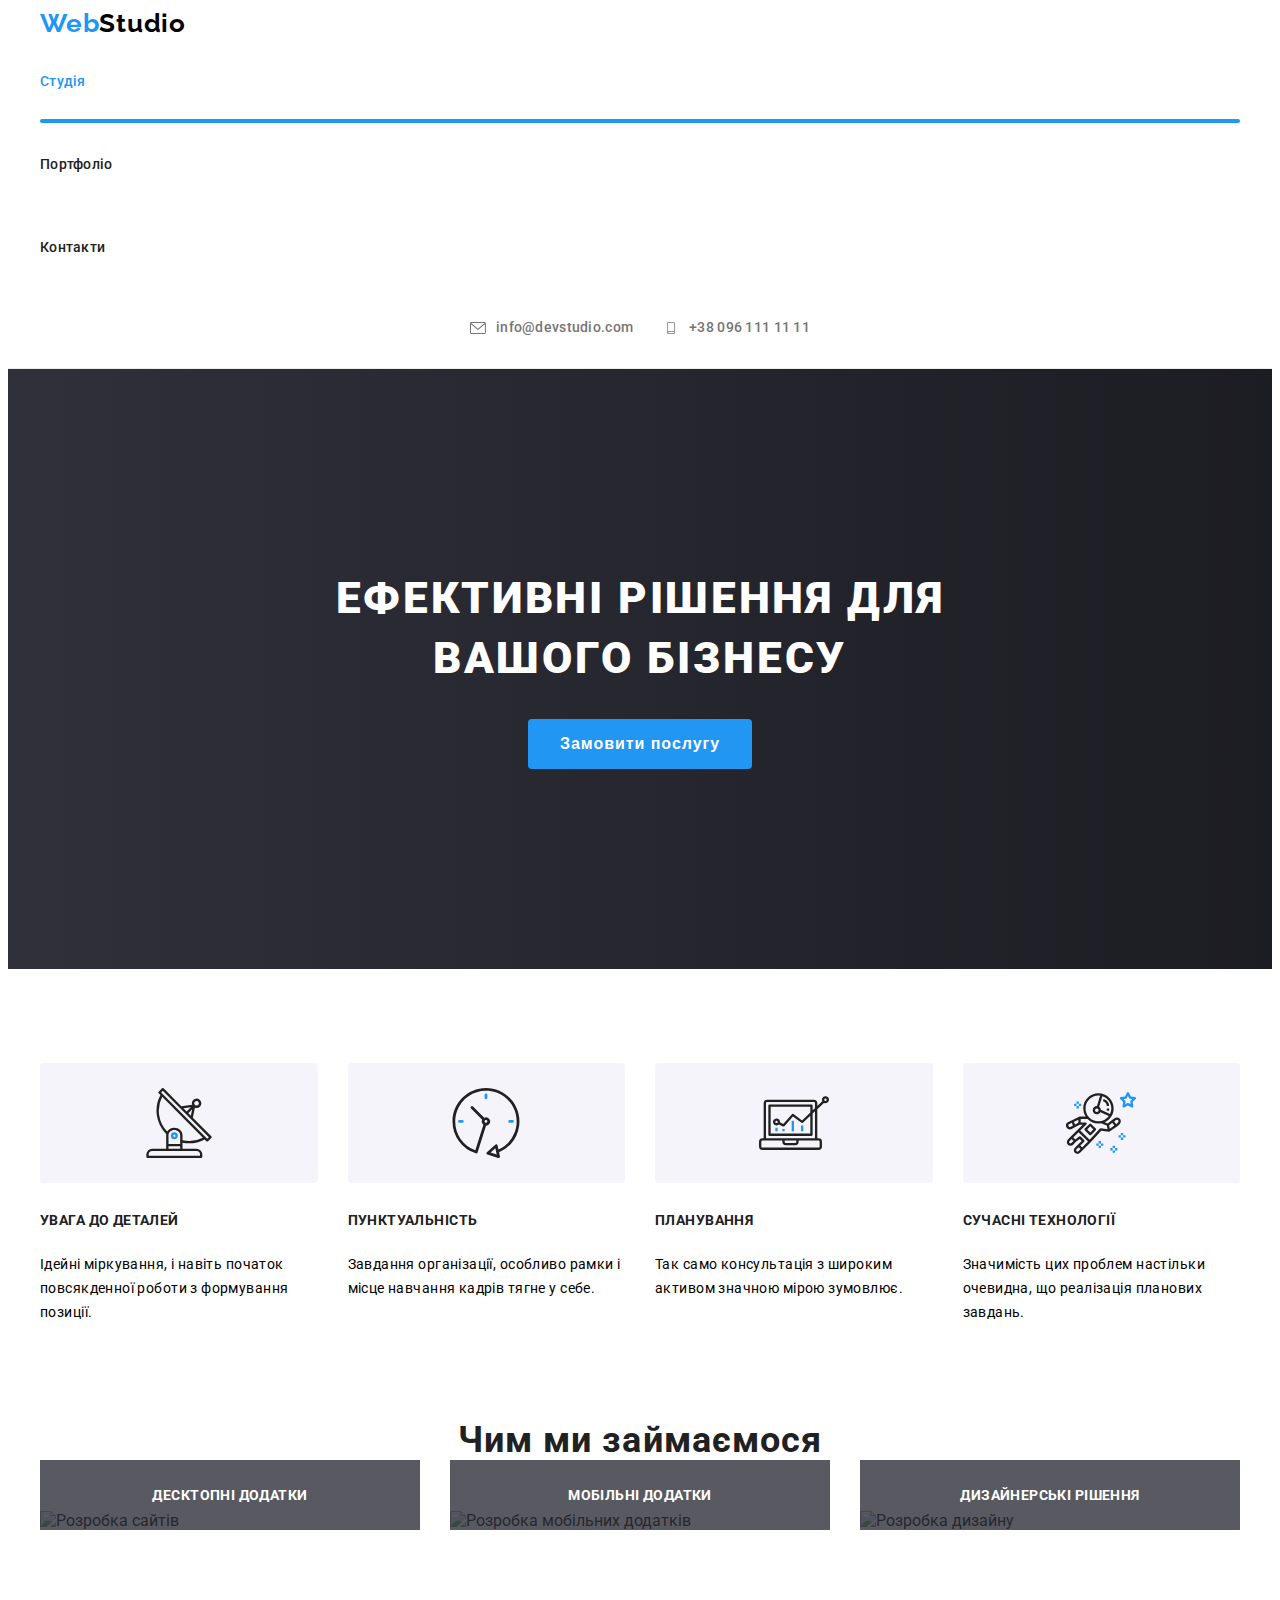
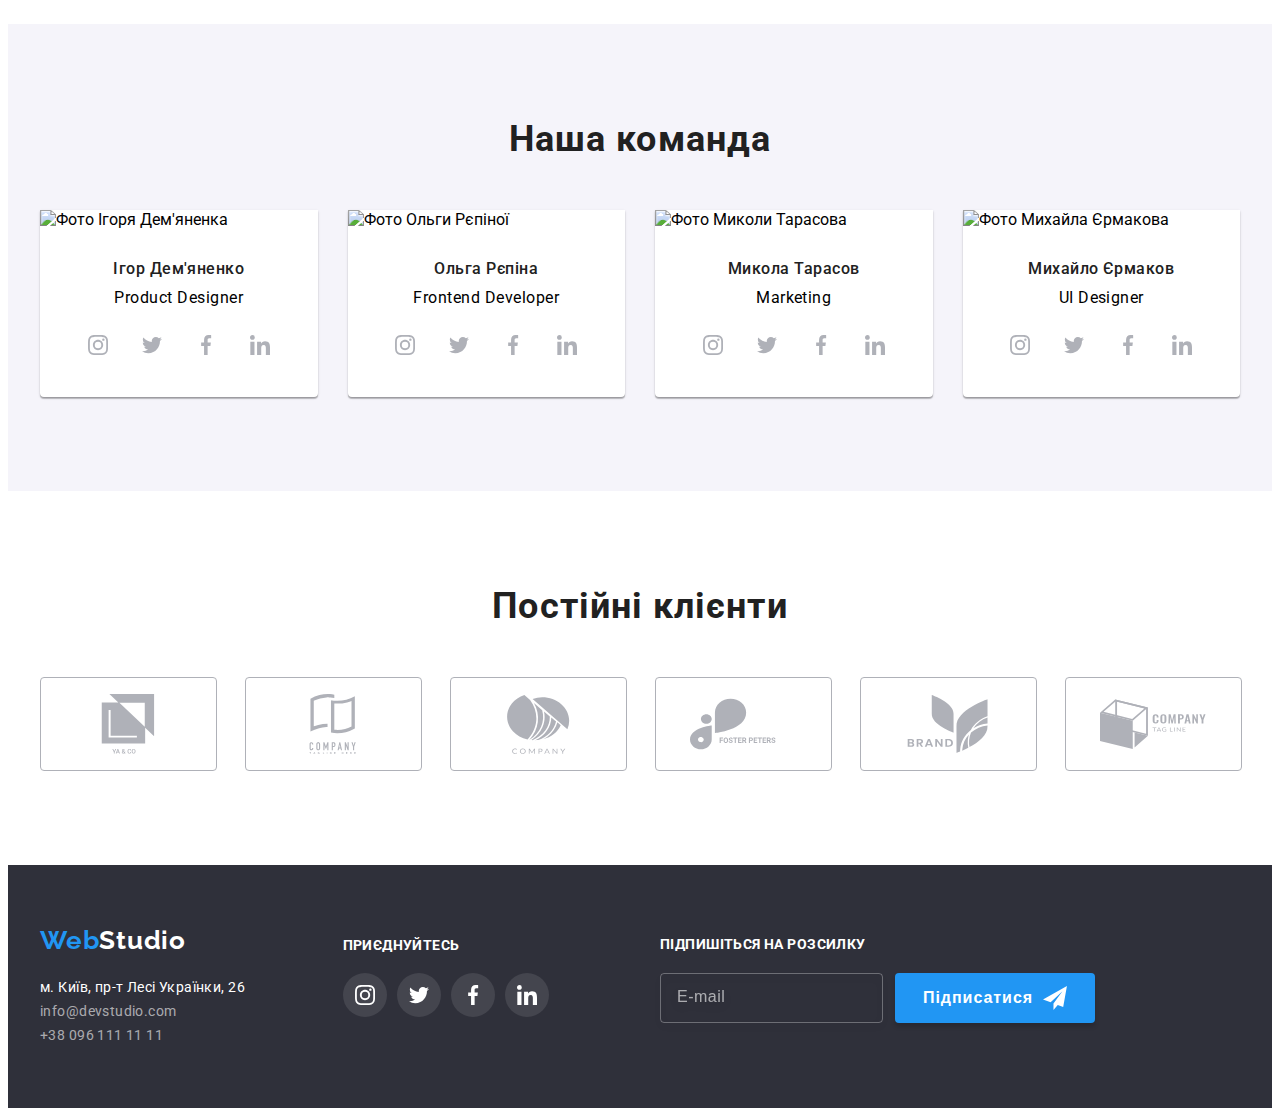
==== index.html @ c352722c "first-iteration" ====
<!DOCTYPE html>
<html lang="uk">
  <head>
    <meta charset="UTF-8" />
    <meta http-equiv="X-UA-Compatible" content="IE=edge" />
    <meta name="viewport" content="width=device-width, initial-scale=1.0" />
    <title>Студія</title>
    <link rel="preconnect" href="https://fonts.googleapis.com" />
    <link rel="preconnect" href="https://fonts.gstatic.com" crossorigin />
    <link
      href="https://fonts.googleapis.com/css2?family=Raleway:wght@700&family=Roboto:wght@400;500;700;900&display=swap"
      rel="stylesheet"
    />
    <link
      rel="stylesheet"
      href="https://cdnjs.cloudflare.com/ajax/libs/modern-normalize/1.1.0/modern-normalize.min.css"
      integrity="sha512-wpPYUAdjBVSE4KJnH1VR1HeZfpl1ub8YT/NKx4PuQ5NmX2tKuGu6U/JRp5y+Y8XG2tV+wKQpNHVUX03MfMFn9Q=="
      crossorigin="anonymous"
      referrerpolicy="no-referrer"
    />
    <!-- <link rel="stylesheet" href="./css/styles.css" /> -->
    <link rel="stylesheet" href="./css/main.min.css" />
  </head>
  <body>
    <header class="header">
      <div class="header__container container">
        <a href="./index.html" class="logo"
          ><span class="first-logo-part">Web</span>Studio</a
        >
        <nav class="navigation">
          <ul class="navigation__list list">
            <li class="navigation__item active">
              <a href="./index.html">Студія</a>
            </li>
            <li class="navigation__item">
              <a href="./portfolio.html">Портфоліо</a>
            </li>
            <li class="navigation__item"><a href="">Контакти</a></li>
          </ul>
        </nav>
        <div class="header__contacts-conteiner">
          <a href="mailto:info@devstudio.com">
            <svg>
              <use href="./images/icons.svg#icon-envelope"></use>
            </svg>
            info@devstudio.com</a
          >
          <a href="tel:+380961111111">
            <svg>
              <use href="./images/icons.svg#icon-smartphone"></use>
            </svg>
            +38 096 111 11 11</a
          >
        </div>
      </div>
    </header>
    <main>
      <section class="hero">
        <div class="hero__container container">
          <h1 class="hero__title">Ефективні рішення для вашого бізнесу</h1>
          <button type="button" class="hero__btn" data-modal-open>
            Замовити послугу
          </button>
        </div>
      </section>
      <div class="backdrop is-hidden" data-modal>
        <div class="modal-window">
          <button class="close-btn" data-modal-close>
            <svg><use href="./images/icons.svg#icon-close-black"></use></svg>
          </button>
          <p class="modal-window-title">Залиште свої дані, ми вам передзвонимо</p>
          <form class="form">
            <label class="form__client-info-block"
              ><span class="form__label">Ім'я</span>

              <input type="text" required />
              <svg class="form__icon">
                <use href="./images/icons.svg#icon-person-black-1"></use></svg
            ></label>
            <label class="form__client-info-block"
              ><span class="form__label">Телефон</span>

              <input type="tel" required />
              <svg class="form__icon">
                <use href="./images/icons.svg#icon-phone-black"></use></svg
            ></label>
            <label class="form__client-info-block"
              ><span class="form__label">Пошта</span>

              <input type="email" required />
              <svg class="form__icon">
                <use href="./images/icons.svg#icon-email-black"></use></svg
            ></label>
            <label class="form__label"
              >Коментар<textarea
                name="coment"
                rows="5"
                placeholder="Введіть текст"
                class="form__coment"
              ></textarea>
            </label>
            <label class="form__checkbox-text"
              ><input type="checkbox" required /><svg>
                <use href="./images/icons.svg#icon-check-1"></use></svg
              >Погоджуюся з розсилкою та приймаю
              <a href="#" class="form__conditions">Умови договору</a></label
            >
            <button type="submit">Відправити</button>
          </form>
        </div>
      </div>
      <section class="benefits">
        <div class="benefits__container container">
          <h2 class="benefits__hidden-title">Наші переваги</h2>
          <ul class="benefits__list list">
            <li class="benefits__item item">
              <div class="benefits__icon-container">
                <svg class="benefits__icon">
                  <use href="./images/icons.svg#icon-antenna"></use>
                </svg>
              </div>
              <h3 class="benefits__sub-title">УВАГА ДО ДЕТАЛЕЙ</h3>
              <p class="benefits__descriptions">
                Ідейні міркування, і навіть початок повсякденної роботи з
                формування позиції.
              </p>
            </li>
            <li class="benefits__item item">
              <div class="benefits__icon-container">
                <svg class="benefits__icon">
                  <use href="./images/icons.svg#icon-clock"></use>
                </svg>
              </div>
              <h3 class="benefits__sub-title">ПУНКТУАЛЬНІСТЬ</h3>
              <p class="benefits__descriptions">
                Завдання організації, особливо рамки і місце навчання кадрів
                тягне у себе.
              </p>
            </li>
            <li class="benefits__item item">
              <div class="benefits__icon-container">
                <svg class="benefits__icon">
                  <use href="./images/icons.svg#icon-diagram"></use>
                </svg>
              </div>
              <h3 class="benefits__sub-title">ПЛАНУВАННЯ</h3>
              <p class="benefits__descriptions">
                Так само консультація з широким активом значною мірою зумовлює.
              </p>
            </li>
            <li class="benefits__item item">
              <div class="benefits__icon-container">
                <svg class="benefits__icon">
                  <use href="./images/icons.svg#icon-astronaut"></use>
                </svg>
              </div>
              <h3 class="benefits__sub-title">СУЧАСНІ ТЕХНОЛОГІЇ</h3>
              <p class="benefits__descriptions">
                Значимість цих проблем настільки очевидна, що реалізація
                планових завдань.
              </p>
            </li>
          </ul>
        </div>
      </section>
      <section class="engagement">
        <div class="engagement__container container">
          <h2 class="engagement__title">Чим ми займаємося</h2>
          <ul class="engagement__list list">
            <li class="engagement__item item">
              <div class="engagment__item-container">
                <img
                  src="./images/our_engagement_1.jpeg"
                  alt="Розробка сайтів"
                  width="370"
                />
                <h3 class="engagement__text">Десктопні додатки</h3>
              </div>
            </li>
            <li class="engagement__item item">
              <div class="engagment__item-container">
                <img
                  src="./images/our_engagement_2.jpeg"
                  alt="Розробка мобільних додатків"
                  width="370"
                />
                <h3 class="engagement__text">Мобільні додатки</h3>
              </div>
            </li>
            <li class="engagement__item item">
              <div class="engagment__item-container">
                <img
                  src="./images/our_engagement_3.jpeg"
                  alt="Розробка дизайну"
                  width="370"
                />
                <h3 class="engagement__text">Дизайнерські рішення</h3>
              </div>
            </li>
          </ul>
        </div>
      </section>
      <section class="team">
        <div class="team__container container">
          <h2 class="team__title">Наша команда</h2>
          <ul class="team__list list">
            <li class="team__item item">
              <img
                src="./images/photo-demianenko.jpeg"
                alt="Фото Ігоря Дем'яненка"
                width="270"
              />
              <div class="team__members-container">
                <h3 class="team__member-name">Ігор Дем'яненко</h3>
                <p lang="en" class="team__member">Product Designer</p>
              </div>
              <ul class="links-list list">
                <li>
                  <a href="#" class="links-list__links">
                    <svg class="links-list__icon">
                      <use href="./images/icons.svg#icon-instagram"></use>
                    </svg>
                  </a>
                </li>
                <li>
                  <a href="#" class="links-list__links"
                    ><svg class="links-list__icon">
                      <use href="./images/icons.svg#icon-twitter"></use>
                    </svg>
                  </a>
                </li>
                <li>
                  <a href="#" class="links-list__links"
                    ><svg class="links-list__icon">
                      <use href="./images/icons.svg#icon-facebook"></use></svg
                  ></a>
                </li>
                <li>
                  <a href="#" class="links-list__links"
                    ><svg class="links-list__icon">
                      <use href="./images/icons.svg#icon-linkedin"></use></svg
                  ></a>
                </li>
              </ul>
            </li>
            <li class="team__item item">
              <img
                src="./images/photo-repina.jpeg"
                alt="Фото Ольги Рєпіної"
                width="270"
              />
              <div class="team__members-container">
                <h3 class="team__member-name">Ольга Рєпіна</h3>
                <p lang="en" class="team__member">Frontend Developer</p>
              </div>
              <ul class="links-list list">
                <li>
                  <a href="#" class="links-list__links">
                    <svg class="links-list__icon">
                      <use href="./images/icons.svg#icon-instagram"></use>
                    </svg>
                  </a>
                </li>
                <li>
                  <a href="#" class="links-list__links"
                    ><svg class="links-list__icon">
                      <use href="./images/icons.svg#icon-twitter"></use>
                    </svg>
                  </a>
                </li>
                <li>
                  <a href="#" class="links-list__links"
                    ><svg class="links-list__icon">
                      <use href="./images/icons.svg#icon-facebook"></use></svg
                  ></a>
                </li>
                <li>
                  <a href="#" class="links-list__links"
                    ><svg class="links-list__icon">
                      <use href="./images/icons.svg#icon-linkedin"></use></svg
                  ></a>
                </li>
              </ul>
            </li>
            <li class="team__item item">
              <img
                src="./images/photo-tarasov.jpeg"
                alt="Фото Миколи Тарасова"
                width="270"
              />
              <div class="team__members-container">
                <h3 class="team__member-name">Микола Тарасов</h3>
                <p lang="en" class="team__member">Marketing</p>
              </div>
              <ul class="links-list list">
                <li>
                  <a href="#" class="links-list__links">
                    <svg class="links-list__icon">
                      <use href="./images/icons.svg#icon-instagram"></use>
                    </svg>
                  </a>
                </li>
                <li>
                  <a href="#" class="links-list__links"
                    ><svg class="links-list__icon">
                      <use href="./images/icons.svg#icon-twitter"></use>
                    </svg>
                  </a>
                </li>
                <li>
                  <a href="#" class="links-list__links"
                    ><svg class="links-list__icon">
                      <use href="./images/icons.svg#icon-facebook"></use></svg
                  ></a>
                </li>
                <li>
                  <a href="#" class="links-list__links"
                    ><svg class="links-list__icon">
                      <use href="./images/icons.svg#icon-linkedin"></use></svg
                  ></a>
                </li>
              </ul>
            </li>
            <li class="team__item item">
              <img
                src="./images/photo-yermakov.jpeg"
                alt="Фото Михайла Єрмакова"
                width="270"
              />
              <div class="team__members-container">
                <h3 class="team__member-name">Михайло Єрмаков</h3>
                <p lang="en" class="team__member">UI Designer</p>
              </div>
              <ul class="links-list list">
                <li>
                  <a href="#" class="links-list__links">
                    <svg class="links-list__icon">
                      <use href="./images/icons.svg#icon-instagram"></use>
                    </svg>
                  </a>
                </li>
                <li>
                  <a href="#" class="links-list__links"
                    ><svg class="links-list__icon">
                      <use href="./images/icons.svg#icon-twitter"></use>
                    </svg>
                  </a>
                </li>
                <li>
                  <a href="#" class="links-list__links"
                    ><svg class="links-list__icon">
                      <use href="./images/icons.svg#icon-facebook"></use></svg
                  ></a>
                </li>
                <li>
                  <a href="#" class="links-list__links"
                    ><svg class="links-list__icon">
                      <use href="./images/icons.svg#icon-linkedin"></use></svg
                  ></a>
                </li>
              </ul>
            </li>
          </ul>
        </div>
      </section>
      <section class="pictures-list">
        <div class="pictures-list__container container">
          <h2 class="pictures-list__title">Постійні клієнти</h2>
          <ul class="pictures-list__list list">
            <li class="pictures-list__items">
              <a href="" class="pictures-list__link">
                <svg class="pictures-list__logo">
                  <use href="./images/icons.svg#icon-group-client-1"></use>
                </svg>
              </a>
            </li>
            <li class="pictures-list__items">
              <a href="#" class="pictures-list__link">
                <svg class="pictures-list__logo">
                  <use href="./images/icons.svg#icon-group-client-2"></use>
                </svg>
              </a>
            </li>
            <li class="pictures-list__items">
              <a href="" class="pictures-list__link">
                <svg class="pictures-list__logo">
                  <use href="./images/icons.svg#icon-group-client-3"></use>
                </svg>
              </a>
            </li>
            <li class="pictures-list__items">
              <a href="" class="pictures-list__link">
                <svg class="pictures-list__logo">
                  <use href="./images/icons.svg#icon-group-client-4"></use>
                </svg>
              </a>
            </li>
            <li class="pictures-list__items">
              <a href="" class="pictures-list__link">
                <svg class="pictures-list__logo">
                  <use href="./images/icons.svg#icon-group-client-5"></use>
                </svg>
              </a>
            </li>
            <li class="pictures-list__items">
              <a href="" class="pictures-list__link">
                <svg class="pictures-list__logo">
                  <use href="./images/icons.svg#icon-group-client-6"></use>
                </svg>
              </a>
            </li>
          </ul>
        </div>
      </section>
    </main>
    <footer class="footer">
      <div class="footer__main-container container">
        <div class="footer__container">
          <div class="footer__logo-container">
            <a href="./index.html" class="logo footer__logo"
              ><span class="first-logo-part">Web</span>Studio</a
            >
          </div>
          <div class="footer__address-container">
            <address>
              <ul class="footer-address list">
                <li class="footer-address__item">
                  <a
                    href="https://goo.gl/maps/2sGrw6UL9zUKpocN6"
                    target="_blank"
                    rel="noreferrer noopener nofollower"
                    class="footer__contacts footer-adress__white-text"
                    >м. Київ, пр-т Лесі Українки, 26</a
                  >
                </li>
                <li class="footer-address__item">
                  <a href="mailto:info@devstudio.com" class="footer__contacts"
                    >info@devstudio.com</a
                  >
                </li>
                <li class="footer-address__item">
                  <a href="tel:+380961111111" class="footer__contacts"
                    >+38 096 111 11 11</a
                  >
                </li>
              </ul>
            </address>
          </div>
        </div>
        <div class="footer__social-links-container">
          <h2 class="footer__title">приєднуйтесь</h2>
          <ul class="footer__social-links-list list">
            <li>
              <a href="#" class="footer__social-links">
                <svg class="footer__social-links__icon">
                  <use href="./images/icons.svg#icon-instagram"></use>
                </svg>
              </a>
            </li>
            <li>
              <a href="#" class="footer__social-links"
                ><svg class="footer__social-links__icon">
                  <use href="./images/icons.svg#icon-twitter"></use>
                </svg>
              </a>
            </li>
            <li>
              <a href="#" class="footer__social-links"
                ><svg class="footer__social-links__icon">
                  <use href="./images/icons.svg#icon-facebook"></use></svg
              ></a>
            </li>
            <li>
              <a href="#" class="footer__social-links"
                ><svg class="footer__social-links__icon">
                  <use href="./images/icons.svg#icon-linkedin"></use></svg
              ></a>
            </li>
          </ul>
        </div>
        <form name="signup-form" class="sign-up-form">
          <label class="sign-up-form__label">
            <span class="sign-up-form__header">Підпишіться на розсилку</span>
            <input type="email" name="email" placeholder="E-mail" />
          </label>
          <button type="submit" class="sign-up-form__btn">
            Підписатися
            <svg class="sign-up-form__icon-send">
              <use href="./images/icons.svg#icon-send"></use>
            </svg>
          </button>
        </form>
      </div>
    </footer>
    <script src="./js/modal.js"></script>
  </body>
</html>
---- css/styles.css ----
:root {
  --main-text-color: #757575;
  --main-h-color: #212121;
  --action-color: #2196f3;
}
body {
  font-family: Roboto, sans-serif;
  color: var(--main-text-color);
}
.list {
  list-style-type: none;
}
.container {
  width: 1200px;
  padding: 0px 15px;
  margin: 0 auto;
}
h1,
h2,
h3,
h4,
h5,
h6,
p,
ul,
a {
  margin: 0;
  padding: 0;
}
form textarea:focus,
form input:focus {
  outline: none;
}
/* ---------HEADER---------- */
.header {
  border-bottom: solid 1px #ececec;
}
.header-container {
  display: flex;
  align-items: center;
}
.logo {
  font-family: "Raleway";
  font-style: normal;
  font-weight: 700;
  font-size: 26px;
  line-height: 1.19;
  letter-spacing: 0.03em;
  text-decoration: none;
  color: #000;
  margin-right: 93px;
}
.first-logo-part {
  color: #2196f3;
}
.navigation-list {
  display: flex;
}
.navigation-item > a {
  text-decoration: none;
  font-family: inherit;
  font-weight: 500;
  font-size: 14px;
  line-height: 16px;
  letter-spacing: 0.02em;
  color: var(--main-h-color);
  transition: color 250ms cubic-bezier(0.4, 0, 0.2, 1);
}
.navigation-item {
  position: relative;
}
.navigation-item.active::after,
.navigation-item > a:active::after {
  content: "";
  width: 100%;
  height: 4px;
  position: absolute;
  bottom: -1px;
  left: 0;
  background-color: var(--action-color);
  border-radius: 2px;
}
.navigation-item > a:focus,
.navigation-item > a:hover,
.navigation-item > a:active,
.navigation-item.active > a {
  color: var(--action-color);
}
.navigation-item {
  padding: 32px 0;
}
.navigation-item:not(:last-child) {
  margin-right: 50px;
}
.header-contacts-conteiner {
  display: flex;
  justify-content: center;
  align-items: center;
  margin-left: auto;
  padding-top: 32px;
  padding-bottom: 32px;
}
.header-contacts-conteiner a:not(:last-child) {
  margin-right: 30px;
}
.header-contacts-conteiner > a {
  display: flex;

  justify-content: center;
  align-items: center;
  text-decoration: none;
  font-weight: 500;
  font-size: 14px;
  line-height: 1.14;
  letter-spacing: 0.02em;
  font-family: inherit;
  color: var(--main-text-color);
  transition: color 250ms cubic-bezier(0.4, 0, 0.2, 1);
}
.header-contacts-conteiner > a:focus,
.header-contacts-conteiner > a:hover {
  color: var(--action-color);
}

.header-contacts-conteiner a svg {
  width: 16px;
  height: 12px;
  margin-right: 10px;
  fill: rgba(117, 117, 117, 1);
}
.header-contacts-conteiner a:hover svg,
.header-contacts-conteiner a:focus svg {
  fill: var(--action-color);
  transition: fill 250ms cubic-bezier(0.4, 0, 0.2, 1);
}
/* ---------HERO---------- */
.hero {
  background-color: #2f303a;
  background-image: linear-gradient(
      to right,
      rgba(47, 48, 58, 0.4),
      rgba(0, 0, 0, 0.4)
    ),
    url(../images/background-img.jpeg);
  background-repeat: no-repeat;
  background-size: cover;
  max-width: 1600px;
  min-height: 600px;
  margin: 0 auto;
  background-position: center;
}

.hero-container {
  display: flex;
  flex-wrap: wrap;
  justify-content: center;
  max-width: 696px;
}
.hero-title {
  font-style: normal;
  font-weight: 900;
  font-size: 44px;
  line-height: 1.36;
  text-align: center;
  letter-spacing: 0.06em;
  text-transform: uppercase;
  color: #ffffff;
  margin-bottom: 30px;
  margin-top: 200px;
}
.hero-btn {
  background-color: var(--action-color);
  font-style: normal;
  font-weight: 700;
  font-size: 16px;
  line-height: 1.88;
  display: flex;
  align-items: center;
  text-align: center;
  letter-spacing: 0.06em;
  cursor: pointer;
  color: #ffffff;
  border-radius: 4px;
  border: none;
  margin-bottom: 200px;
  padding: 10px 32px;
}
/* ---------OUR-BENEFITS---------- */
.benefits {
  padding: 94px 15px;
}
.benefits-list {
  display: flex;
  flex-wrap: wrap;
  align-content: flex-start;
}
.benefits-item {
  width: calc((100% - 90px) / 4);
}
.benefits-hidden-title,
.portfolio--hidden-title {
  position: absolute;
  width: 1px;
  height: 1px;
  margin: -1px;
  border: 0;
  padding: 0;

  white-space: nowrap;
  clip-path: inset(100%);
  clip: rect(0 0 0 0);
  overflow: hidden;
}
.icon-container {
  display: flex;
  justify-content: center;
  align-items: center;
  min-height: 120px;
  text-align: center;
  margin-bottom: 30px;
  background-color: #f5f4fa;
  border-radius: 4px;
}
.benefits-icon {
  width: 70px;
  height: 70px;
}
.benefits-sub-title {
  font-size: 14px;
  line-height: 1.14;
  letter-spacing: 0.03em;
  text-transform: uppercase;
  color: var(--main-h-color);
  margin-bottom: 24px;
}
.benefits-descriptions {
  font-weight: 400;
  font-size: 14px;
  line-height: 1.71;
  letter-spacing: 0.03em;
}
.benefits-list .benefits-item:not(:last-child) {
  margin-right: 30px;
}
/* ---------OUR-ENGAGEMENTS---------- */
.engagement {
  padding-bottom: 94px;
}
.engagement-title {
  font-size: 36px;
  line-height: 1.17;
  text-align: center;
  letter-spacing: 0.03em;
  color: var(--main-h-color);
  width: 100%;
  margin-bottom: 50px;
}
.engagement-list {
  display: flex;
}
.engagement-item {
  width: calc((100% - 60px) / 3);
}
.engagement-list .engagement-item:not(:last-child) {
  margin-right: 30px;
}
.engagment-item-container {
  position: relative;
}
.engagment-item-container > img {
  display: block;
}
.engagement-text {
  font-size: 14px;
  line-height: 16px;
  text-align: center;
  letter-spacing: 0.03em;
  text-transform: uppercase;
  color: rgba(255, 255, 255, 1);
  width: 100%;
  padding-top: 27px;
  padding-bottom: 27px;
  background: rgba(47, 48, 58, 0.8);
  position: absolute;
  bottom: 0px;
}
/* ---------OUR-TEAM---------- */
.team {
  padding-top: 94px;
  padding-bottom: 94px;
  background-color: #f5f4fa;
}
.team-title {
  font-size: 36px;
  line-height: 1.17;
  text-align: center;
  letter-spacing: 0.03em;
  color: var(--main-h-color);
  width: 100%;
  margin-bottom: 50px;
}
.team-list {
  display: flex;
}
.team-item {
  width: calc((100% - 90px) / 4);
  box-shadow: 0px 1px 3px rgba(0, 0, 0, 0.12), 0px 1px 1px rgba(0, 0, 0, 0.14),
    0px 2px 1px rgba(0, 0, 0, 0.2);
  border-radius: 0px 0px 4px 4px;
  background-color: #ffffff;
}
.team-item > img {
  display: block;
}
.team-members-container {
  padding-top: 30px;
  padding-bottom: 16px;
}
.team-member-name {
  font-weight: 500;
  font-size: 16px;
  line-height: 1.19;
  text-align: center;
  letter-spacing: 0.03em;
  color: var(--main-h-color);
  margin-bottom: 10px;
}
.team-member {
  font-size: 16px;
  line-height: 1.19;
  text-align: center;
  letter-spacing: 0.03em;
  /* margin-bottom: 30px; */
}
.team-list .team-item:not(:last-child) {
  margin-right: 30px;
}
.team-links-list {
  display: flex;
  justify-content: center;
  align-items: center;
  padding-left: 32px;
  padding-right: 32px;
  padding-bottom: 30px;
}

.team-links-list li:not(:last-child) a {
  margin-right: 10px;
}
.team-links {
  display: flex;
  justify-content: center;
  align-items: center;
  border-radius: 50%;
  width: 44px;
  height: 44px;
  transition: background-color 250ms cubic-bezier(0.4, 0, 0.2, 1);
}
.team-links-icon {
  display: inline-block;
  width: 20px;
  height: 20px;
  fill: rgba(175, 177, 184, 1);
  transition: fill 250ms cubic-bezier(0.4, 0, 0.2, 1);
}
.team-links:hover,
.team-links:focus {
  background-color: var(--action-color);
}
.team-links:hover .team-links-icon,
.team-links:focus .team-links-icon {
  fill: #ffffff;
}
/* ---------PARTNERS---------- */
.partners {
  background-color: #fff;
  padding-top: 94px;
  padding-bottom: 94px;
}
.partners-container {
  max-width: 1200px;
}
.partners-title {
  font-size: 36px;
  line-height: 42px;
  text-align: center;
  letter-spacing: 0.03em;
  color: var(--main-h-color);
  margin-bottom: 50px;
}
.partners-container .partners-list {
  display: flex;
  justify-content: space-between;
  align-items: center;
}
.partners-items {
  /* padding: 16px 32px; */
  width: calc((100% - 150px) / 6);
}
.partners-items:not(:last-child) {
  margin-right: 30px;
}
.partners-items .partners-link {
  display: flex;
  justify-content: center;
  align-items: center;
  width: 100%;
  height: 92px;
  /* padding: 16px 32px; */
  border: 1px solid #afb1b8;
  border-radius: 4px;
  cursor: pointer;
  transition: border-color 250ms cubic-bezier(0.4, 0, 0.2, 1);
}
.partners-logo {
  width: 106px;
  height: 60px;
  fill: rgba(175, 177, 184, 1);
  transition: fill 250ms cubic-bezier(0.4, 0, 0.2, 1);
}
.partners-link:hover,
.partners-link:focus {
  border-color: var(--action-color);
}
.partners-link:hover .partners-logo,
.partners-link:focus .partners-logo {
  fill: var(--action-color);
}
/* ---------FOOTER---------- */
.footer {
  background-color: #2f303a;
  border: solid 0px transparent;
  padding-top: 60px;
  padding-bottom: 60px;
}
.footer-main-container {
  display: flex;
}
.footer-container {
  display: flex;
  flex-wrap: wrap;
  width: 25%;
}
.footer-logo {
  color: #ffffff;
}
.f-logo {
  width: 100%;
}
.footer-address-container {
  padding-top: 20px;
  margin-right: 70px;
}
.footer-contacts {
  text-decoration: none;
  font-family: inherit;
  font-style: normal;
  font-size: 14px;
  line-height: 1.71;
  letter-spacing: 0.03em;
  color: rgba(255, 255, 255, 0.6);
}
.footer-adress {
  color: #ffffff;
}
.footer-list .footer-address-item:not(:last-child) {
  margin-bottom: 9px;
}
.social-links-container {
  padding: 0 20px;
  width: 25%;
}
.footer-title {
  font-size: 14px;
  line-height: 16px;
  letter-spacing: 0.03em;
  text-transform: uppercase;
  color: rgba(255, 255, 255, 1);
  margin-top: 12px;
  margin-bottom: 20px;
}
.footer-social-links-list {
  display: flex;
  justify-content: start;
  align-items: center;
}

.footer-social-links-list li:not(:last-child) a {
  margin-right: 10px;
}

.footer-social-links {
  display: flex;
  justify-content: center;
  align-items: center;
  border-radius: 50%;
  width: 44px;
  height: 44px;
  background-color: rgba(255, 255, 255, 0.1);
  transition: background-color 250ms cubic-bezier(0.4, 0, 0.2, 1);
}
.social-links-icon {
  display: inline-block;
  width: 20px;
  height: 20px;
  fill: rgba(255, 255, 255, 1);
}
.footer-social-links:hover,
.footer-social-links:focus {
  background-color: var(--action-color);
}
.footer-social-links:hover .team-links-icon,
.footer-social-links:focus .team-links-icon {
  fill: #ffffff;
}
.sign-up-form {
  /* position: absolute;
  left: calc(50% + 15px); */
  width: 50%;
  /* height: 0.15; */
  display: flex;
  align-items: end;
  align-self: start;
  padding: 0 15px;
}
.footer-form-header {
  display: inline-block;
  width: 100%;
  font-weight: 700;
  font-size: 14px;
  line-height: 1.14em;
  letter-spacing: 0.03em;
  text-transform: uppercase;
  color: #ffffff;
  margin-bottom: 20px;
  margin-top: 12px;
}
.footer-sign-up > input {
  box-sizing: border-box;
  height: 50px;
  border: 1px solid rgba(255, 255, 255, 0.3);
  filter: drop-shadow(0px 4px 4px rgba(0, 0, 0, 0.15));
  border-radius: 4px;
  background-color: transparent;
  margin-right: 12px;
  width: 100%;
  padding: 15px 16px;
  color: #fff;
}
.sign-up-btn {
  display: flex;
  align-items: center;
  cursor: pointer;
  background: #2196f3;
  box-shadow: 0px 4px 4px rgba(0, 0, 0, 0.15);
  border-radius: 4px;
  border: none;
  width: 200px;
  height: 50px;
  font-weight: 700;
  font-size: 16px;
  line-height: 1.88em;
  text-align: center;
  letter-spacing: 0.06em;
  color: #ffffff;
  padding: 10px 28px;
  margin-left: 12px;
}
.icon-send {
  width: 24px;
  height: 24px;
  margin-left: 10px;
}
.footer-sign-up > input::placeholder {
  font-weight: 400;
  font-size: 16px;
  line-height: 1.25em;
  letter-spacing: 0.03em;

  color: rgba(255, 255, 255, 0.6);
}
/* --------PORTFOLIO-------- */
.portfolio {
  padding-top: 94px;
  padding-bottom: 94px;
}
.portfolio-nav {
  display: flex;
  justify-content: center;
  margin-bottom: 50px;
}
.portfolio-nav-link > button {
  font-family: inherit;
  font-weight: 500;
  font-size: 16px;
  line-height: 1.62;
  text-align: center;
  letter-spacing: 0.03em;
  color: var(--main-h-color);
  background-color: #f5f4fa;
  padding: 6px 22px;
  border-radius: 4px;
  border: none;
  cursor: pointer;
  transition: background-color 250ms cubic-bezier(0.4, 0, 0.2, 1),
    color 250ms cubic-bezier(0.4, 0, 0.2, 1),
    box-shadow 250ms cubic-bezier(0.4, 0, 0.2, 1);
}
.portfolio-nav-link > button:hover,
.portfolio-nav-link > button:focus {
  background-color: var(--action-color);
  color: #ffffff;
  box-shadow: 0px 3px 1px rgba(0, 0, 0, 0.1), 0px 1px 2px rgba(0, 0, 0, 0.08),
    0px 2px 2px rgba(0, 0, 0, 0.12);
}
.portfolio-nav .portfolio-nav-link:not(:last-child) {
  margin-right: 8px;
}
.portfolio-item img {
  display: block;
}
.portfolio-items-container {
  padding: 20px 24px;
  border: 1px solid #eeeeee;
  background: #ffffff;
}
.portfolio-list {
  display: flex;
  flex-wrap: wrap;
  justify-content: space-between;
}
.portfolio-item {
  display: inline-block;
  width: calc((100% - 60px) / 3);
  transition: box-shadow 250ms cubic-bezier(0.4, 0, 0.2, 1);
}
.portfolio-item:hover {
  box-shadow: 0px 1px 1px rgba(0, 0, 0, 0.12), 0px 4px 4px rgba(0, 0, 0, 0.06),
    1px 4px 6px rgba(0, 0, 0, 0.16);
}
.portfolio-list .portfolio-item:not(:nth-child(3n)) {
  margin-right: 30px;
}
.portfolio-list .portfolio-item:not(:nth-last-child(-n + 3)) {
  margin-bottom: 30px;
}

.portfolio-name {
  font-size: 18px;
  line-height: 2;
  letter-spacing: 0.06em;
  color: var(--main-h-color);
  margin-bottom: 4px;
}
.portfolio-description {
  font-size: 16px;
  line-height: 1.88;
  letter-spacing: 0.03em;
}
.portfolio-img-p-wrap {
  position: relative;
  overflow: hidden;
}
.portfolio-overlay {
  content: "";
  position: absolute;
  background-color: var(--action-color);
  width: 100%;
  height: 100%;

  top: 0;
  left: 0;
  transform: translateY(100%);
  transition: transform 250ms ease;
}
.portfolio-hover-text {
  font-weight: 400;
  font-size: 18px;
  line-height: 1.56em;
  letter-spacing: 0.03em;
  color: #ffffff;
  padding: 64px 24px;
}
.portfolio-item:hover .portfolio-overlay {
  transform: translateY(0);
}
/* ----------MODAL_WINDOW-------- */
.backdrop {
  position: fixed;
  top: 0;
  left: 0;
  width: 100%;
  height: 100%;
  background-color: rgba(0, 0, 0, 0.2);
  z-index: 1;
  transition: opacity 300ms linear, visibility 300ms linear;
}
.backdrop.is-hidden {
  opacity: 0;
  pointer-events: none;
  visibility: hidden;
}
.modal-window {
  position: absolute;
  top: 50%;
  left: 50%;
  width: 528px;
  height: 582px;
  background: #ffffff;
  box-shadow: 0px 1px 3px rgba(0, 0, 0, 0.12), 0px 1px 1px rgba(0, 0, 0, 0.14),
    0px 2px 1px rgba(0, 0, 0, 0.2);
  border-radius: 4px;

  transform: translate(-50%, -50%) scale(1);
  transition: transform 300ms;
  padding: 40px;
}
.backdrop.is-hidden .modal-window {
  transform: translate(-50%, -50%) scale(0);
}
.close-btn {
  position: absolute;
  top: 8px;
  right: 8px;
  width: 30px;
  height: 30px;
  display: flex;
  align-items: center;
  justify-content: center;
  background-color: #fff;
  border-color: rgba(0, 0, 0, 0.1);
  border-radius: 50%;
  cursor: pointer;
}
.close-btn > svg {
  fill: #000;
  background-color: #fff;
  width: 18px;
  height: 18px;

  transition: fill 250ms cubic-bezier(0.4, 0, 0.2, 1);
}
.close-btn:hover svg,
.close-btn:focus svg {
  fill: var(--action-color);
}
.form-title {
  font-weight: 700;
  font-size: 20px;
  line-height: 23px;
  text-align: center;
  letter-spacing: 0.03em;
  color: #212121;
  margin-bottom: 12px;
}
.client-info-block {
  position: relative;
  display: flex;
  flex-wrap: wrap;
  justify-content: flex-start;
  align-items: end;
  width: 100%;
  margin-bottom: 10px;
}
.form-label {
  font-weight: 400;
  font-size: 12px;
  letter-spacing: 0.01em;
  color: #757575;
  width: 100%;
  margin-bottom: 4px;
}
.client-info-block > input {
  box-sizing: border-box;
  width: 100%;
  height: 40px;
  border: 1px solid rgba(33, 33, 33, 0.2);
  border-radius: 4px;
  padding: 10px 42px;
  transition: border 250ms cubic-bezier(0.4, 0, 0.2, 1);
}
.client-info-block > input:focus {
  border: 1px solid var(--action-color);
}
.modal-form-icon {
  width: 18px;
  height: 18px;
  position: absolute;
  bottom: 11px;
  left: 12px;
  fill: #212121;
  transition: fill 250ms cubic-bezier(0.4, 0, 0.2, 1);
  /* transform: translateY(-50%); */
}
.client-info-block > input:focus + .modal-form-icon {
  fill: #2196f3;
}
.coment {
  padding: 12px 16px;
  resize: none;
  width: 100%;
  height: 120px;
  border: 1px solid rgba(33, 33, 33, 0.2);
  border-radius: 4px;
  margin-bottom: 20px;
  margin-top: 4px;
  transition: border 250ms cubic-bezier(0.4, 0, 0.2, 1);
}
.coment:focus {
  border-color: var(--action-color);
}
.checkbox-text {
  display: flex;
  align-items: center;
  justify-content: center;
  font-weight: 400;
  font-size: 14px;
  line-height: 1em;
  letter-spacing: 0.03em;
  color: var(--main-text-color);
  cursor: pointer;
}
.checkbox-text > input {
  position: absolute;
  width: 1px;
  height: 1px;
  margin: -1px;
  border: 0;
  padding: 0;

  white-space: nowrap;
  clip-path: inset(100%);
  clip: rect(0 0 0 0);
  overflow: hidden;
  opacity: 0;
}
.checkbox-text > svg {
  cursor: pointer;
  width: 16px;
  height: 15px;
  margin-right: 8px;
  fill: transparent;
  border: 2px solid var(--main-h-color);
  display: flex;
  border-radius: 4px;
  align-items: center;
  justify-content: center;
  transition: fill 250ms cubic-bezier(0.4, 0, 0.2, 1);
}
.checkbox-text > input:checked + svg {
  fill: #fff;
  color: #fff;
  background-color: var(--action-color);
  border-color: var(--action-color);
}
.conditions {
  cursor: pointer;
  color: var(--action-color);
  text-decoration: none;
  border-bottom: 1px solid var(--action-color);
  font-size: 14px;
  line-height: 1em;
  padding-left: 4px;
}
.client-personal-info > button {
  cursor: pointer;
  position: absolute;
  bottom: 40px;
  left: 50%;
  transform: translateX(-50%);
  text-align: center;
  padding: 10px 52px;
  background-color: var(--action-color);
  box-shadow: 0px 4px 4px rgba(0, 0, 0, 0.15);
  border-radius: 4px;
  border: none;
  font-weight: 700;
  font-size: 16px;
  line-height: 1.88em;
  letter-spacing: 0.06em;
  color: #ffffff;
  margin-top: 30px;
  transition: background-color 250ms cubic-bezier(0.4, 0, 0.2, 1),
    box-shadow 250ms cubic-bezier(0.4, 0, 0.2, 1);
}
.client-personal-info > button:focus,
.client-personal-info > button:hover {
  background-color: #188ce8;
  box-shadow: 0px 4px 4px rgba(0, 0, 0, 0.15);
}
---- css/main.min.css ----
body{font-family:"Roboto"}.list{list-style-type:none}.container{width:1200px;padding:0px 15px;margin:0 auto}h1,h2,h3,h4,h5,h6,p,ul,a{margin:0;padding:0}.benefits__hidden-title,.portfolio__hidden-title{position:absolute;width:1px;height:1px;margin:-1px;border:0;padding:0;white-space:nowrap;-webkit-clip-path:inset(100%);clip-path:inset(100%);clip:rect(0 0 0 0);overflow:hidden}.logo{font-family:"Raleway";font-style:normal;font-weight:700;font-size:26px;line-height:1.19;letter-spacing:.03em;text-decoration:none;color:#000;margin-right:93px}.first-logo-part{color:#2196f3}.footer__logo{color:#fff}.footer__logo-container{width:100%}.header{border-bottom:solid 1px #ececec}.navigation__item{position:relative;padding:32px 0}.navigation__item>a{text-decoration:none;font-family:inherit;font-weight:500;font-size:14px;line-height:16px;letter-spacing:.02em;color:#212121;transition:color 250ms cubic-bezier(0.4, 0, 0.2, 1)}.navigation__item.active::after,.navigation__item>a:active::after{content:"";width:100%;height:4px;position:absolute;bottom:-1px;left:0;background-color:#2196f3;border-radius:2px}.navigation__item>a:focus,.navigation__item>a:hover,.navigation__item>a:active,.navigation__item.active>a{color:#2196f3}.header__contacts-conteiner{display:flex;justify-content:center;align-items:center;margin-left:auto;padding-top:32px;padding-bottom:32px}.header__contacts-conteiner a:not(:last-child){margin-right:30px}.header__contacts-conteiner>a{display:flex;justify-content:center;align-items:center;text-decoration:none;font-weight:500;font-size:14px;line-height:1.14;letter-spacing:.02em;font-family:inherit;color:#757575;transition:color 250ms cubic-bezier(0.4, 0, 0.2, 1)}.header__contacts-conteiner>a:focus,.header__contacts-conteiner>a:hover{color:#2196f3}.header__contacts-conteiner a svg{width:16px;height:12px;margin-right:10px;fill:#757575}.header__contacts-conteiner a:hover svg,.header__contacts-conteiner a:focus svg{fill:#2196f3;transition:fill 250ms cubic-bezier(0.4, 0, 0.2, 1)}.hero{background-color:#2f303a;background-image:linear-gradient(to right, rgba(47, 48, 58, 0.4), rgba(0, 0, 0, 0.4)),url(../images/background-img.jpeg);background-repeat:no-repeat;background-size:cover;max-width:1600px;min-height:600px;margin:0 auto;background-position:center}.hero__container{display:flex;flex-wrap:wrap;justify-content:center;max-width:696px}.hero__title{font-style:normal;font-weight:900;font-size:44px;line-height:1.36;text-align:center;letter-spacing:.06em;text-transform:uppercase;color:#fff;margin-bottom:30px;margin-top:200px}.hero__btn{background-color:#2196f3;font-style:normal;font-weight:700;font-size:16px;line-height:1.88;display:flex;align-items:center;text-align:center;letter-spacing:.06em;cursor:pointer;color:#fff;border-radius:4px;border:none;margin-bottom:200px;padding:10px 32px;transition:background-color 250ms cubic-bezier(0.4, 0, 0.2, 1)}.hero__btn:hover,.hero__btn:focus{background-color:#188ce8}.benefits{padding:94px 15px}.benefits__list{display:flex;flex-wrap:wrap;align-content:flex-start}.benefits__item{width:calc((100% - 90px)/4)}.benefits__item:not(:last-child){margin-right:30px}.benefits__icon-container{display:flex;justify-content:center;align-items:center;min-height:120px;text-align:center;margin-bottom:30px;background-color:#f5f4fa;border-radius:4px}.benefits__icon{width:70px;height:70px}.benefits__sub-title{font-size:14px;line-height:1.14;letter-spacing:.03em;text-transform:uppercase;color:#212121;margin-bottom:24px}.benefits__descriptions{font-weight:400;font-size:14px;line-height:1.71;letter-spacing:.03em}.engagement{padding-bottom:94px}.engagement__title{font-size:36px;line-height:1.17;text-align:center;letter-spacing:.03em;color:#212121;width:100%;margin-bottom:50px}.engagement__list{display:flex}.engagement__item{width:calc((100% - 60px)/3)}.engagement__item:not(:last-child){margin-right:30px}.engagment__item-container{position:relative}.engagment__item-container img{display:block}.engagement__text{font-size:14px;line-height:16px;text-align:center;letter-spacing:.03em;text-transform:uppercase;color:#fff;width:100%;padding-top:27px;padding-bottom:27px;background:rgba(47,48,58,.8);position:absolute;bottom:0px}.team{padding-top:94px;padding-bottom:94px;background-color:#f5f4fa}.team__title{font-size:36px;line-height:1.17;text-align:center;letter-spacing:.03em;color:#212121;width:100%;margin-bottom:50px}.team__list{display:flex}.team__item{width:calc((100% - 90px)/4);box-shadow:0px 1px 3px rgba(0,0,0,.12),0px 1px 1px rgba(0,0,0,.14),0px 2px 1px rgba(0,0,0,.2);border-radius:0px 0px 4px 4px;background-color:#fff}.team__item img{display:block}.team__members-container{padding-top:30px;padding-bottom:16px}.team__member-name{font-weight:500;font-size:16px;line-height:1.19;text-align:center;letter-spacing:.03em;color:#212121;margin-bottom:10px}.team__member{font-size:16px;line-height:1.19;text-align:center;letter-spacing:.03em}.team__list .team__item:not(:last-child){margin-right:30px}.links-list{display:flex;justify-content:center;align-items:center;padding-left:32px;padding-right:32px;padding-bottom:30px}.links-list li:not(:last-child) a{margin-right:10px}.links-list__links{display:flex;justify-content:center;align-items:center;border-radius:50%;width:44px;height:44px;transition:background-color 250ms cubic-bezier(0.4, 0, 0.2, 1)}.links-list__links:hover,.links-list__links:focus{background-color:#2196f3}.links-list__links:hover .links-list__icon,.links-list__links:focus .links-list__icon{fill:#fff}.links-list__links .links-list__icon{display:inline-block;width:20px;height:20px;fill:#afb1b8;transition:fill 250ms cubic-bezier(0.4, 0, 0.2, 1)}.pictures-list{background-color:#fff;padding-top:94px;padding-bottom:94px}.pictures-list__container{max-width:1200px}.pictures-list__container .pictures-list__list{display:flex;justify-content:space-between;align-items:center}.pictures-list__container .pictures-list__items{width:calc((100% - 150px)/6)}.pictures-list__title{font-size:36px;line-height:42px;text-align:center;letter-spacing:.03em;color:#212121;margin-bottom:50px}.pictures-list__items:not(:last-child){margin-right:30px}.pictures-list__items .pictures-list__link{display:flex;justify-content:center;align-items:center;width:100%;height:92px;border:1px solid #afb1b8;border-radius:4px;cursor:pointer;transition:border-color 250ms cubic-bezier(0.4, 0, 0.2, 1)}.pictures-list__items .pictures-list__link:hover,.pictures-list__items .pictures-list__link:focus{border-color:#2196f3}.pictures-list__logo{width:106px;height:60px;fill:#afb1b8;transition:fill 250ms cubic-bezier(0.4, 0, 0.2, 1)}.pictures-list__link:hover .pictures-list__logo,.pictures-list__link:focus .pictures-list__logo{fill:#2196f3}.footer{background-color:#2f303a;border:solid 0px rgba(0,0,0,0);padding-top:60px;padding-bottom:60px}.footer__main-container{display:flex}.footer__container{display:flex;flex-wrap:wrap;width:25%}.footer__address-container{padding-top:20px;margin-right:70px}.footer__contacts{text-decoration:none;font-family:inherit;font-style:normal;font-size:14px;line-height:1.71;letter-spacing:.03em;color:rgba(255,255,255,.6)}.footer-adress__white-text{color:#fff}.footer-adress__white-text .footer-address__item:not(:last-child){margin-bottom:9px}.footer__social-links-container{padding:0 20px;width:25%}.footer__title{font-size:14px;line-height:16px;letter-spacing:.03em;text-transform:uppercase;color:#fff;margin-top:12px;margin-bottom:20px}.footer__social-links-list{display:flex;justify-content:start;align-items:center}.footer__social-links-list li:not(:last-child) a{margin-right:10px}.footer__social-links{display:flex;justify-content:center;align-items:center;border-radius:50%;width:44px;height:44px;background-color:rgba(255,255,255,.1);transition:background-color 250ms cubic-bezier(0.4, 0, 0.2, 1)}.footer__social-links:hover,.footer__social-links:focus{background-color:#2196f3}.footer__social-links__icon{display:inline-block;width:20px;height:20px;fill:#fff}.footer-social-links:hover .footer__social-links__icon,.footer-social-links:focus .footer__social-links__icon{fill:#fff}.sign-up-form{width:50%;display:flex;align-items:end;align-self:start;padding:0 15px}.sign-up-form__header{display:inherit;width:100%;font-weight:700;font-size:14px;line-height:1.14em;letter-spacing:.03em;text-transform:uppercase;color:#fff;margin-bottom:20px;margin-top:12px}.sign-up-form__label>input{box-sizing:border-box;height:50px;border:1px solid rgba(255,255,255,.3);outline:none;filter:drop-shadow(0px 4px 4px rgba(0, 0, 0, 0.15));border-radius:4px;background-color:rgba(0,0,0,0);margin-right:12px;width:100%;padding:15px 16px;color:#fff}.sign-up-form__label>input::-moz-placeholder{font-weight:400;font-size:16px;line-height:1.25em;letter-spacing:.03em;color:rgba(255,255,255,.6)}.sign-up-form__label>input:-ms-input-placeholder{font-weight:400;font-size:16px;line-height:1.25em;letter-spacing:.03em;color:rgba(255,255,255,.6)}.sign-up-form__label>input::placeholder{font-weight:400;font-size:16px;line-height:1.25em;letter-spacing:.03em;color:rgba(255,255,255,.6)}.sign-up-form__btn{display:flex;align-items:center;cursor:pointer;background:#2196f3;box-shadow:0px 4px 4px rgba(0,0,0,.15);border-radius:4px;border:none;width:200px;height:50px;font-weight:700;font-size:16px;line-height:1.88em;text-align:center;letter-spacing:.06em;color:#fff;padding:10px 28px;margin-left:12px}.sign-up-form__icon-send{width:24px;height:24px;margin-left:10px}.backdrop{position:fixed;top:0;left:0;width:100%;height:100%;background-color:rgba(0,0,0,.2);z-index:1;transition:opacity 300ms linear,visibility 300ms linear}.backdrop.is-hidden{opacity:0;pointer-events:none;visibility:hidden}.modal-window{position:absolute;top:50%;left:50%;width:528px;height:582px;background:#fff;box-shadow:0px 1px 3px rgba(0,0,0,.12),0px 1px 1px rgba(0,0,0,.14),0px 2px 1px rgba(0,0,0,.2);border-radius:4px;transform:translate(-50%, -50%) scale(1);transition:transform 300ms;padding:40px}.backdrop.is-hidden .modal-window{transform:translate(-50%, -50%) scale(0)}.close-btn{position:absolute;top:8px;right:8px;width:30px;height:30px;display:flex;align-items:center;justify-content:center;background-color:#fff;border-color:rgba(0,0,0,.1);border-radius:50%;cursor:pointer}.close-btn svg{fill:#000;background-color:#fff;width:18px;height:18px;transition:fill 250ms cubic-bezier(0.4, 0, 0.2, 1)}.close-btn:hover svg,.close-btn:focus svg{fill:#2196f3}.modal-window-title{font-weight:700;font-size:20px;line-height:23px;text-align:center;letter-spacing:.03em;color:#212121;margin-bottom:12px}.form__client-info-block{position:relative;display:flex;flex-wrap:wrap;justify-content:flex-start;align-items:end;width:100%;margin-bottom:10px}.form__client-info-block input{box-sizing:border-box;width:100%;height:40px;border:1px solid rgba(33,33,33,.2);border-radius:4px;padding:10px 42px;transition:border 250ms cubic-bezier(0.4, 0, 0.2, 1);outline:none}.form__client-info-block input:focus{border:1px solid #2196f3}.form__label{font-weight:400;font-size:12px;letter-spacing:.01em;color:#757575;width:100%;margin-bottom:4px}.form__icon{width:18px;height:18px;position:absolute;bottom:11px;left:12px;fill:#212121;transition:fill 250ms cubic-bezier(0.4, 0, 0.2, 1)}.form__client-info-block>input:focus+.form__icon{fill:#2196f3}.form__coment{padding:12px 16px;resize:none;width:100%;height:120px;border:1px solid rgba(33,33,33,.2);border-radius:4px;margin-bottom:20px;margin-top:4px;transition:border 250ms cubic-bezier(0.4, 0, 0.2, 1);outline:none}.form__coment:focus{border-color:#2196f3}.form__checkbox-text{display:flex;align-items:center;justify-content:center;font-weight:400;font-size:14px;line-height:1em;letter-spacing:.03em;color:#757575;cursor:pointer}.form__checkbox-text input{position:absolute;width:1px;height:1px;margin:-1px;border:0;padding:0;white-space:nowrap;-webkit-clip-path:inset(100%);clip-path:inset(100%);clip:rect(0 0 0 0);overflow:hidden;opacity:0;outline:none}.form__checkbox-text svg{cursor:pointer;width:16px;height:15px;margin-right:8px;fill:rgba(0,0,0,0);border:2px solid #212121;display:flex;border-radius:4px;align-items:center;justify-content:center;transition:fill 250ms cubic-bezier(0.4, 0, 0.2, 1)}.form__checkbox-text>input:checked+svg{fill:#fff;color:#fff;background-color:#2196f3;border-color:#2196f3}.form__conditions{cursor:pointer;color:#2196f3;text-decoration:none;border-bottom:1px solid #2196f3;font-size:14px;line-height:1em;padding-left:4px}.form>button{cursor:pointer;position:absolute;bottom:40px;left:50%;transform:translateX(-50%);text-align:center;padding:10px 52px;background-color:#2196f3;box-shadow:0px 4px 4px rgba(0,0,0,.15);border-radius:4px;border:none;font-weight:700;font-size:16px;line-height:1.88em;letter-spacing:.06em;color:#fff;margin-top:30px;transition:background-color 250ms cubic-bezier(0.4, 0, 0.2, 1),box-shadow 250ms cubic-bezier(0.4, 0, 0.2, 1)}.form>button:focus,.form>button:hover{background-color:#188ce8;box-shadow:0px 4px 4px rgba(0,0,0,.15)}.portfolio{padding-top:94px;padding-bottom:94px}.portfolio__nav{display:flex;justify-content:center;margin-bottom:50px}.portfolio__nav .portfolio__nav-link:not(:last-child){margin-right:8px}.portfolio__nav-link>button{font-family:inherit;font-weight:500;font-size:16px;line-height:1.62;text-align:center;letter-spacing:.03em;color:var(--main-h-color);background-color:#f5f4fa;padding:6px 22px;border-radius:4px;border:none;cursor:pointer;transition:background-color 250ms cubic-bezier(0.4, 0, 0.2, 1),color 250ms cubic-bezier(0.4, 0, 0.2, 1),box-shadow 250ms cubic-bezier(0.4, 0, 0.2, 1)}.portfolio__nav-link>button:hover,.portfolio__nav-link>button:focus{background-color:#2196f3;color:#fff;box-shadow:0px 3px 1px rgba(0,0,0,.1),0px 1px 2px rgba(0,0,0,.08),0px 2px 2px rgba(0,0,0,.12)}.portfolio__item img{display:block}.portfolio__items-container{padding:20px 24px;border:1px solid #eee;background:#fff}.portfolio__list{display:flex;flex-wrap:wrap;justify-content:space-between}.portfolio__item{display:inline-block;width:calc((100% - 60px)/3);transition:box-shadow 250ms cubic-bezier(0.4, 0, 0.2, 1)}.portfolio__item:hover{box-shadow:0px 1px 1px rgba(0,0,0,.12),0px 4px 4px rgba(0,0,0,.06),1px 4px 6px rgba(0,0,0,.16)}.portfolio__item:not(:nth-child(3n)){margin-right:30px}.portfolio__item:not(:nth-last-child(-n+3)){margin-bottom:30px}.portfolio__name{font-size:18px;line-height:2;letter-spacing:.06em;color:var(--main-h-color);margin-bottom:4px}.portfolio__description{font-size:16px;line-height:1.88;letter-spacing:.03em}.portfolio__img-p-wrap{position:relative;overflow:hidden}.portfolio__overlay{content:"";position:absolute;background-color:#2196f3;width:100%;height:100%;top:0;left:0;transform:translateY(100%);transition:transform 250ms ease}.portfolio__item:hover .portfolio__overlay{transform:translateY(0)}.portfolio__hover-text{font-weight:400;font-size:18px;line-height:1.56em;letter-spacing:.03em;color:#fff;padding:64px 24px}/*# sourceMappingURL=main.min.css.map */
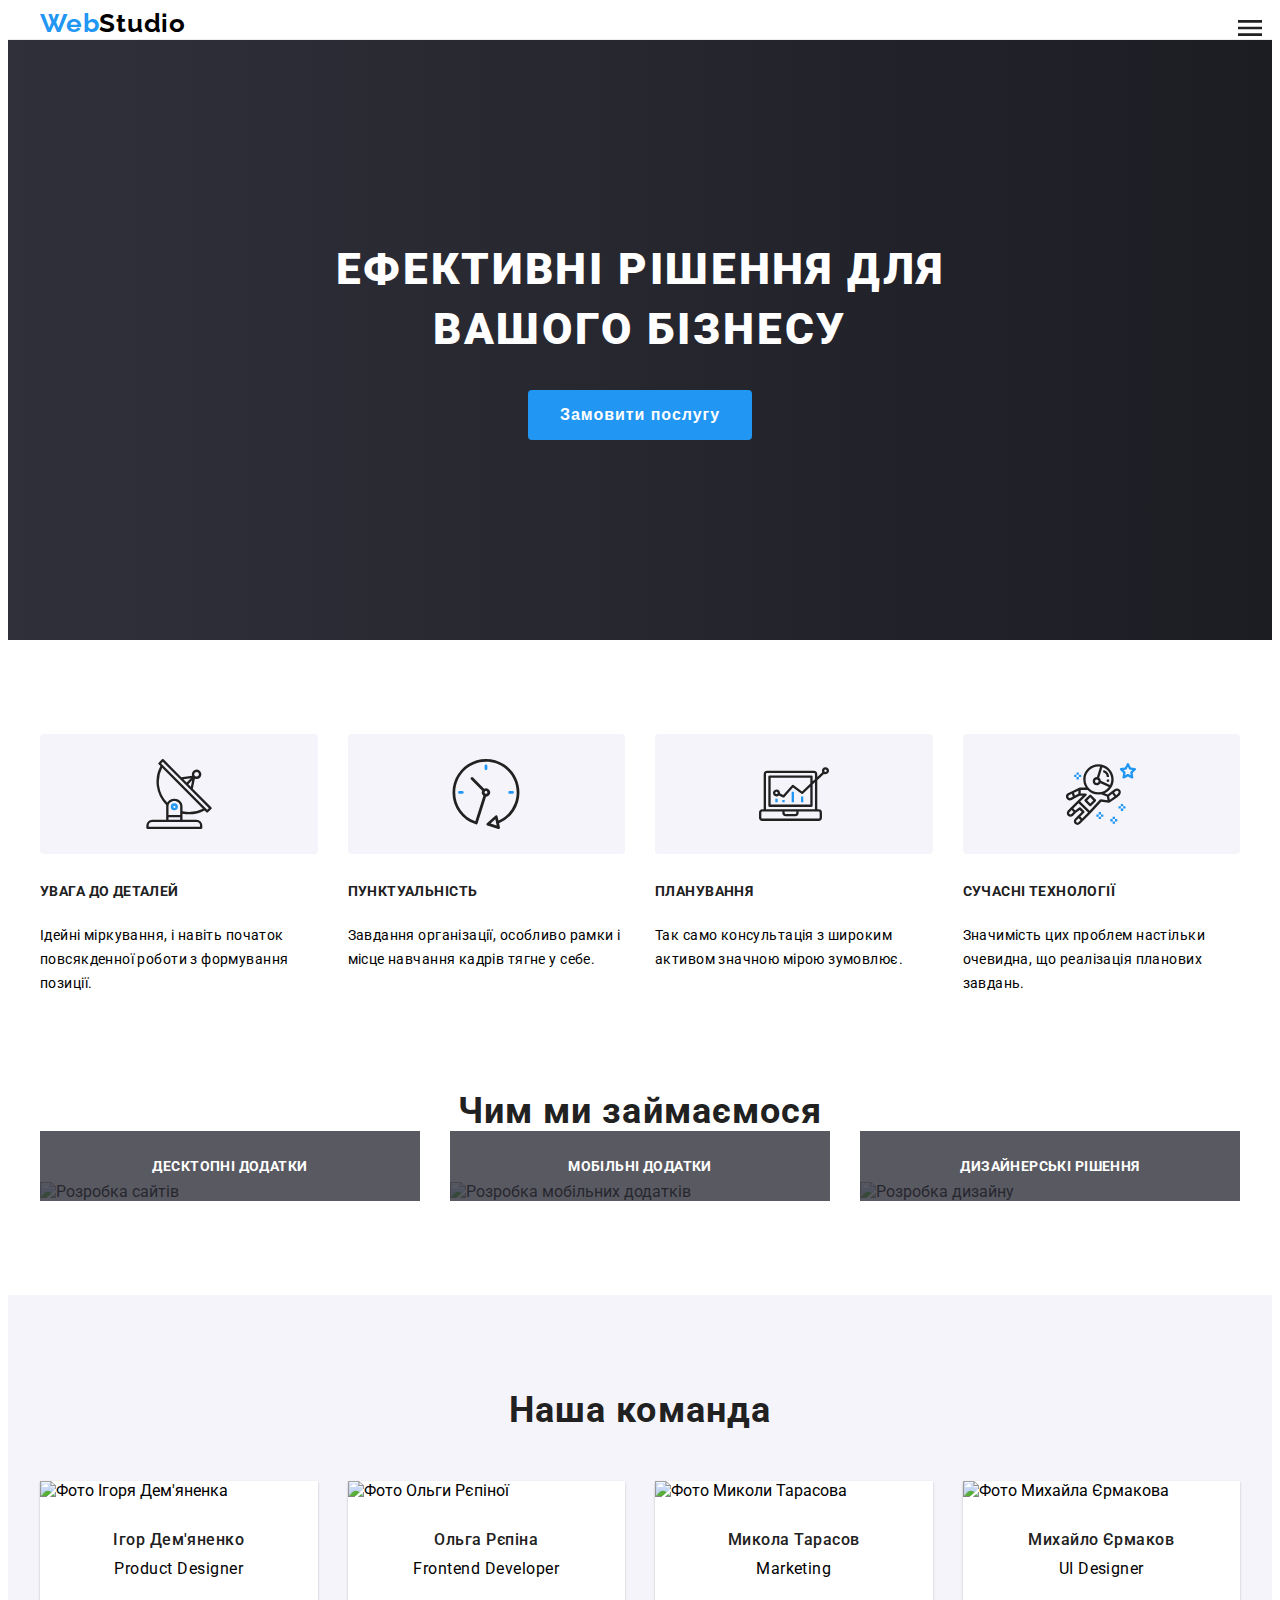
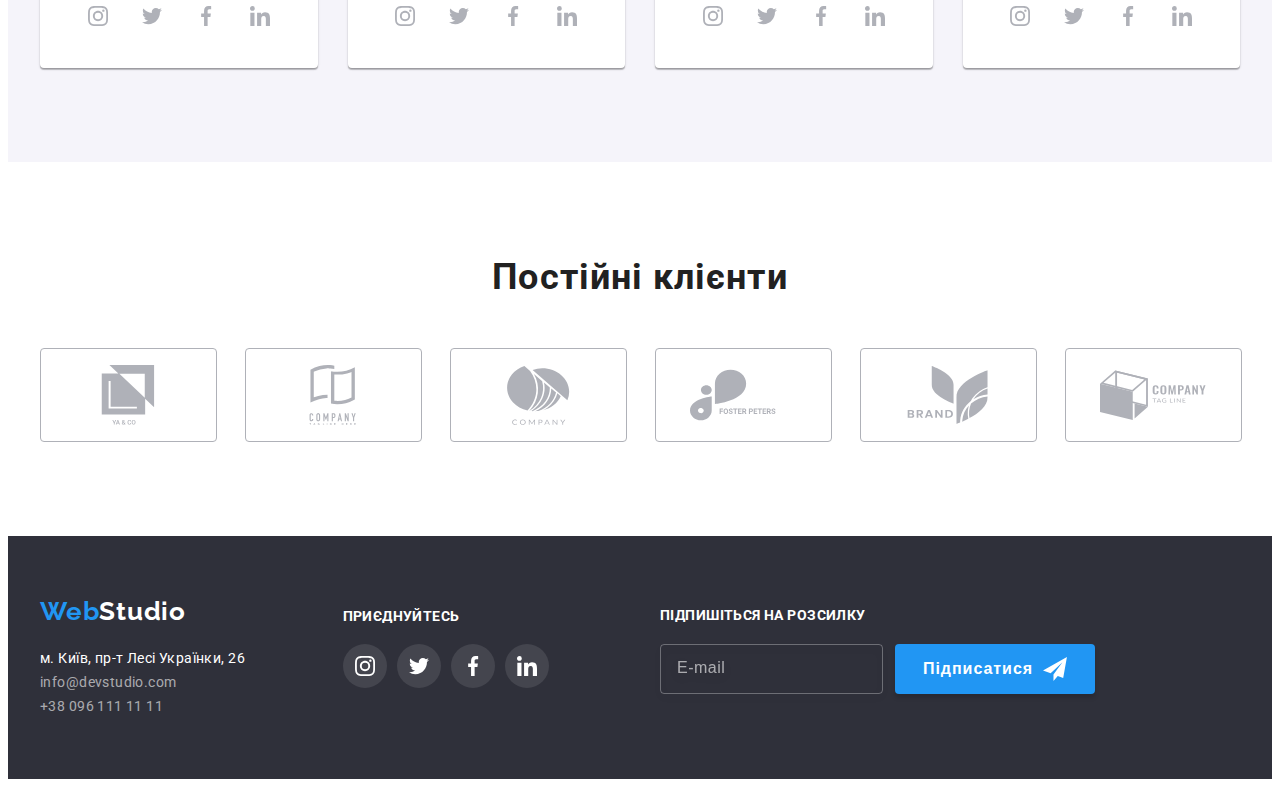
==== commit 2bc32d79: "page-header-mobile" ====
--- a/index.html
+++ b/index.html
@@ -27,6 +27,15 @@
         <a href="./index.html" class="logo"
           ><span class="first-logo-part">Web</span>Studio</a
         >
+        <button type="button" class="menu-button" aria-expanded="false"
+        aria-controls="mobile-menu" data-menu-button >
+            <svg width="40px" height="40px" aria-label="Перемикач мобільного меню">
+              <use href="./images/icons.svg#icon-close-menu" class="icon-close-menu"></use>
+              <use href="./images/icons.svg#icon-menu" class="icon-menu"></use>
+            </svg>
+          </button>
+<div class="navigation-container-mob" id="mobile-menu">
+       <div class="heder_menu-context-container">
         <nav class="navigation">
           <ul class="navigation__list list">
             <li class="navigation__item active">
@@ -52,6 +61,16 @@
             +38 096 111 11 11</a
           >
         </div>
+        <div class="heder_social-links-container">
+          <ul class="heder_social-links-list list">
+            <li><a href="#">Instagram</a></li>
+            <li><a href="#">Twitter</a></li>
+            <li><a href="#">Facebook</a></li>
+            <li><a href="#">LinkedIn</a></li>
+          </ul>
+        </div> 
+        </div>
+      </div>
       </div>
     </header>
     <main>
@@ -493,5 +512,6 @@
       </div>
     </footer>
     <script src="./js/modal.js"></script>
+    <script src="./js/mobile-menu.js"></script>
   </body>
 </html>
--- a/css/main.min.css
+++ b/css/main.min.css
@@ -1 +1 @@
-body{font-family:"Roboto"}.list{list-style-type:none}.container{width:1200px;padding:0px 15px;margin:0 auto}h1,h2,h3,h4,h5,h6,p,ul,a{margin:0;padding:0}.benefits__hidden-title,.portfolio__hidden-title{position:absolute;width:1px;height:1px;margin:-1px;border:0;padding:0;white-space:nowrap;-webkit-clip-path:inset(100%);clip-path:inset(100%);clip:rect(0 0 0 0);overflow:hidden}.logo{font-family:"Raleway";font-style:normal;font-weight:700;font-size:26px;line-height:1.19;letter-spacing:.03em;text-decoration:none;color:#000;margin-right:93px}.first-logo-part{color:#2196f3}.footer__logo{color:#fff}.footer__logo-container{width:100%}.header{border-bottom:solid 1px #ececec}.navigation__item{position:relative;padding:32px 0}.navigation__item>a{text-decoration:none;font-family:inherit;font-weight:500;font-size:14px;line-height:16px;letter-spacing:.02em;color:#212121;transition:color 250ms cubic-bezier(0.4, 0, 0.2, 1)}.navigation__item.active::after,.navigation__item>a:active::after{content:"";width:100%;height:4px;position:absolute;bottom:-1px;left:0;background-color:#2196f3;border-radius:2px}.navigation__item>a:focus,.navigation__item>a:hover,.navigation__item>a:active,.navigation__item.active>a{color:#2196f3}.header__contacts-conteiner{display:flex;justify-content:center;align-items:center;margin-left:auto;padding-top:32px;padding-bottom:32px}.header__contacts-conteiner a:not(:last-child){margin-right:30px}.header__contacts-conteiner>a{display:flex;justify-content:center;align-items:center;text-decoration:none;font-weight:500;font-size:14px;line-height:1.14;letter-spacing:.02em;font-family:inherit;color:#757575;transition:color 250ms cubic-bezier(0.4, 0, 0.2, 1)}.header__contacts-conteiner>a:focus,.header__contacts-conteiner>a:hover{color:#2196f3}.header__contacts-conteiner a svg{width:16px;height:12px;margin-right:10px;fill:#757575}.header__contacts-conteiner a:hover svg,.header__contacts-conteiner a:focus svg{fill:#2196f3;transition:fill 250ms cubic-bezier(0.4, 0, 0.2, 1)}.hero{background-color:#2f303a;background-image:linear-gradient(to right, rgba(47, 48, 58, 0.4), rgba(0, 0, 0, 0.4)),url(../images/background-img.jpeg);background-repeat:no-repeat;background-size:cover;max-width:1600px;min-height:600px;margin:0 auto;background-position:center}.hero__container{display:flex;flex-wrap:wrap;justify-content:center;max-width:696px}.hero__title{font-style:normal;font-weight:900;font-size:44px;line-height:1.36;text-align:center;letter-spacing:.06em;text-transform:uppercase;color:#fff;margin-bottom:30px;margin-top:200px}.hero__btn{background-color:#2196f3;font-style:normal;font-weight:700;font-size:16px;line-height:1.88;display:flex;align-items:center;text-align:center;letter-spacing:.06em;cursor:pointer;color:#fff;border-radius:4px;border:none;margin-bottom:200px;padding:10px 32px;transition:background-color 250ms cubic-bezier(0.4, 0, 0.2, 1)}.hero__btn:hover,.hero__btn:focus{background-color:#188ce8}.benefits{padding:94px 15px}.benefits__list{display:flex;flex-wrap:wrap;align-content:flex-start}.benefits__item{width:calc((100% - 90px)/4)}.benefits__item:not(:last-child){margin-right:30px}.benefits__icon-container{display:flex;justify-content:center;align-items:center;min-height:120px;text-align:center;margin-bottom:30px;background-color:#f5f4fa;border-radius:4px}.benefits__icon{width:70px;height:70px}.benefits__sub-title{font-size:14px;line-height:1.14;letter-spacing:.03em;text-transform:uppercase;color:#212121;margin-bottom:24px}.benefits__descriptions{font-weight:400;font-size:14px;line-height:1.71;letter-spacing:.03em}.engagement{padding-bottom:94px}.engagement__title{font-size:36px;line-height:1.17;text-align:center;letter-spacing:.03em;color:#212121;width:100%;margin-bottom:50px}.engagement__list{display:flex}.engagement__item{width:calc((100% - 60px)/3)}.engagement__item:not(:last-child){margin-right:30px}.engagment__item-container{position:relative}.engagment__item-container img{display:block}.engagement__text{font-size:14px;line-height:16px;text-align:center;letter-spacing:.03em;text-transform:uppercase;color:#fff;width:100%;padding-top:27px;padding-bottom:27px;background:rgba(47,48,58,.8);position:absolute;bottom:0px}.team{padding-top:94px;padding-bottom:94px;background-color:#f5f4fa}.team__title{font-size:36px;line-height:1.17;text-align:center;letter-spacing:.03em;color:#212121;width:100%;margin-bottom:50px}.team__list{display:flex}.team__item{width:calc((100% - 90px)/4);box-shadow:0px 1px 3px rgba(0,0,0,.12),0px 1px 1px rgba(0,0,0,.14),0px 2px 1px rgba(0,0,0,.2);border-radius:0px 0px 4px 4px;background-color:#fff}.team__item img{display:block}.team__members-container{padding-top:30px;padding-bottom:16px}.team__member-name{font-weight:500;font-size:16px;line-height:1.19;text-align:center;letter-spacing:.03em;color:#212121;margin-bottom:10px}.team__member{font-size:16px;line-height:1.19;text-align:center;letter-spacing:.03em}.team__list .team__item:not(:last-child){margin-right:30px}.links-list{display:flex;justify-content:center;align-items:center;padding-left:32px;padding-right:32px;padding-bottom:30px}.links-list li:not(:last-child) a{margin-right:10px}.links-list__links{display:flex;justify-content:center;align-items:center;border-radius:50%;width:44px;height:44px;transition:background-color 250ms cubic-bezier(0.4, 0, 0.2, 1)}.links-list__links:hover,.links-list__links:focus{background-color:#2196f3}.links-list__links:hover .links-list__icon,.links-list__links:focus .links-list__icon{fill:#fff}.links-list__links .links-list__icon{display:inline-block;width:20px;height:20px;fill:#afb1b8;transition:fill 250ms cubic-bezier(0.4, 0, 0.2, 1)}.pictures-list{background-color:#fff;padding-top:94px;padding-bottom:94px}.pictures-list__container{max-width:1200px}.pictures-list__container .pictures-list__list{display:flex;justify-content:space-between;align-items:center}.pictures-list__container .pictures-list__items{width:calc((100% - 150px)/6)}.pictures-list__title{font-size:36px;line-height:42px;text-align:center;letter-spacing:.03em;color:#212121;margin-bottom:50px}.pictures-list__items:not(:last-child){margin-right:30px}.pictures-list__items .pictures-list__link{display:flex;justify-content:center;align-items:center;width:100%;height:92px;border:1px solid #afb1b8;border-radius:4px;cursor:pointer;transition:border-color 250ms cubic-bezier(0.4, 0, 0.2, 1)}.pictures-list__items .pictures-list__link:hover,.pictures-list__items .pictures-list__link:focus{border-color:#2196f3}.pictures-list__logo{width:106px;height:60px;fill:#afb1b8;transition:fill 250ms cubic-bezier(0.4, 0, 0.2, 1)}.pictures-list__link:hover .pictures-list__logo,.pictures-list__link:focus .pictures-list__logo{fill:#2196f3}.footer{background-color:#2f303a;border:solid 0px rgba(0,0,0,0);padding-top:60px;padding-bottom:60px}.footer__main-container{display:flex}.footer__container{display:flex;flex-wrap:wrap;width:25%}.footer__address-container{padding-top:20px;margin-right:70px}.footer__contacts{text-decoration:none;font-family:inherit;font-style:normal;font-size:14px;line-height:1.71;letter-spacing:.03em;color:rgba(255,255,255,.6)}.footer-adress__white-text{color:#fff}.footer-adress__white-text .footer-address__item:not(:last-child){margin-bottom:9px}.footer__social-links-container{padding:0 20px;width:25%}.footer__title{font-size:14px;line-height:16px;letter-spacing:.03em;text-transform:uppercase;color:#fff;margin-top:12px;margin-bottom:20px}.footer__social-links-list{display:flex;justify-content:start;align-items:center}.footer__social-links-list li:not(:last-child) a{margin-right:10px}.footer__social-links{display:flex;justify-content:center;align-items:center;border-radius:50%;width:44px;height:44px;background-color:rgba(255,255,255,.1);transition:background-color 250ms cubic-bezier(0.4, 0, 0.2, 1)}.footer__social-links:hover,.footer__social-links:focus{background-color:#2196f3}.footer__social-links__icon{display:inline-block;width:20px;height:20px;fill:#fff}.footer-social-links:hover .footer__social-links__icon,.footer-social-links:focus .footer__social-links__icon{fill:#fff}.sign-up-form{width:50%;display:flex;align-items:end;align-self:start;padding:0 15px}.sign-up-form__header{display:inherit;width:100%;font-weight:700;font-size:14px;line-height:1.14em;letter-spacing:.03em;text-transform:uppercase;color:#fff;margin-bottom:20px;margin-top:12px}.sign-up-form__label>input{box-sizing:border-box;height:50px;border:1px solid rgba(255,255,255,.3);outline:none;filter:drop-shadow(0px 4px 4px rgba(0, 0, 0, 0.15));border-radius:4px;background-color:rgba(0,0,0,0);margin-right:12px;width:100%;padding:15px 16px;color:#fff}.sign-up-form__label>input::-moz-placeholder{font-weight:400;font-size:16px;line-height:1.25em;letter-spacing:.03em;color:rgba(255,255,255,.6)}.sign-up-form__label>input:-ms-input-placeholder{font-weight:400;font-size:16px;line-height:1.25em;letter-spacing:.03em;color:rgba(255,255,255,.6)}.sign-up-form__label>input::placeholder{font-weight:400;font-size:16px;line-height:1.25em;letter-spacing:.03em;color:rgba(255,255,255,.6)}.sign-up-form__btn{display:flex;align-items:center;cursor:pointer;background:#2196f3;box-shadow:0px 4px 4px rgba(0,0,0,.15);border-radius:4px;border:none;width:200px;height:50px;font-weight:700;font-size:16px;line-height:1.88em;text-align:center;letter-spacing:.06em;color:#fff;padding:10px 28px;margin-left:12px}.sign-up-form__icon-send{width:24px;height:24px;margin-left:10px}.backdrop{position:fixed;top:0;left:0;width:100%;height:100%;background-color:rgba(0,0,0,.2);z-index:1;transition:opacity 300ms linear,visibility 300ms linear}.backdrop.is-hidden{opacity:0;pointer-events:none;visibility:hidden}.modal-window{position:absolute;top:50%;left:50%;width:528px;height:582px;background:#fff;box-shadow:0px 1px 3px rgba(0,0,0,.12),0px 1px 1px rgba(0,0,0,.14),0px 2px 1px rgba(0,0,0,.2);border-radius:4px;transform:translate(-50%, -50%) scale(1);transition:transform 300ms;padding:40px}.backdrop.is-hidden .modal-window{transform:translate(-50%, -50%) scale(0)}.close-btn{position:absolute;top:8px;right:8px;width:30px;height:30px;display:flex;align-items:center;justify-content:center;background-color:#fff;border-color:rgba(0,0,0,.1);border-radius:50%;cursor:pointer}.close-btn svg{fill:#000;background-color:#fff;width:18px;height:18px;transition:fill 250ms cubic-bezier(0.4, 0, 0.2, 1)}.close-btn:hover svg,.close-btn:focus svg{fill:#2196f3}.modal-window-title{font-weight:700;font-size:20px;line-height:23px;text-align:center;letter-spacing:.03em;color:#212121;margin-bottom:12px}.form__client-info-block{position:relative;display:flex;flex-wrap:wrap;justify-content:flex-start;align-items:end;width:100%;margin-bottom:10px}.form__client-info-block input{box-sizing:border-box;width:100%;height:40px;border:1px solid rgba(33,33,33,.2);border-radius:4px;padding:10px 42px;transition:border 250ms cubic-bezier(0.4, 0, 0.2, 1);outline:none}.form__client-info-block input:focus{border:1px solid #2196f3}.form__label{font-weight:400;font-size:12px;letter-spacing:.01em;color:#757575;width:100%;margin-bottom:4px}.form__icon{width:18px;height:18px;position:absolute;bottom:11px;left:12px;fill:#212121;transition:fill 250ms cubic-bezier(0.4, 0, 0.2, 1)}.form__client-info-block>input:focus+.form__icon{fill:#2196f3}.form__coment{padding:12px 16px;resize:none;width:100%;height:120px;border:1px solid rgba(33,33,33,.2);border-radius:4px;margin-bottom:20px;margin-top:4px;transition:border 250ms cubic-bezier(0.4, 0, 0.2, 1);outline:none}.form__coment:focus{border-color:#2196f3}.form__checkbox-text{display:flex;align-items:center;justify-content:center;font-weight:400;font-size:14px;line-height:1em;letter-spacing:.03em;color:#757575;cursor:pointer}.form__checkbox-text input{position:absolute;width:1px;height:1px;margin:-1px;border:0;padding:0;white-space:nowrap;-webkit-clip-path:inset(100%);clip-path:inset(100%);clip:rect(0 0 0 0);overflow:hidden;opacity:0;outline:none}.form__checkbox-text svg{cursor:pointer;width:16px;height:15px;margin-right:8px;fill:rgba(0,0,0,0);border:2px solid #212121;display:flex;border-radius:4px;align-items:center;justify-content:center;transition:fill 250ms cubic-bezier(0.4, 0, 0.2, 1)}.form__checkbox-text>input:checked+svg{fill:#fff;color:#fff;background-color:#2196f3;border-color:#2196f3}.form__conditions{cursor:pointer;color:#2196f3;text-decoration:none;border-bottom:1px solid #2196f3;font-size:14px;line-height:1em;padding-left:4px}.form>button{cursor:pointer;position:absolute;bottom:40px;left:50%;transform:translateX(-50%);text-align:center;padding:10px 52px;background-color:#2196f3;box-shadow:0px 4px 4px rgba(0,0,0,.15);border-radius:4px;border:none;font-weight:700;font-size:16px;line-height:1.88em;letter-spacing:.06em;color:#fff;margin-top:30px;transition:background-color 250ms cubic-bezier(0.4, 0, 0.2, 1),box-shadow 250ms cubic-bezier(0.4, 0, 0.2, 1)}.form>button:focus,.form>button:hover{background-color:#188ce8;box-shadow:0px 4px 4px rgba(0,0,0,.15)}.portfolio{padding-top:94px;padding-bottom:94px}.portfolio__nav{display:flex;justify-content:center;margin-bottom:50px}.portfolio__nav .portfolio__nav-link:not(:last-child){margin-right:8px}.portfolio__nav-link>button{font-family:inherit;font-weight:500;font-size:16px;line-height:1.62;text-align:center;letter-spacing:.03em;color:var(--main-h-color);background-color:#f5f4fa;padding:6px 22px;border-radius:4px;border:none;cursor:pointer;transition:background-color 250ms cubic-bezier(0.4, 0, 0.2, 1),color 250ms cubic-bezier(0.4, 0, 0.2, 1),box-shadow 250ms cubic-bezier(0.4, 0, 0.2, 1)}.portfolio__nav-link>button:hover,.portfolio__nav-link>button:focus{background-color:#2196f3;color:#fff;box-shadow:0px 3px 1px rgba(0,0,0,.1),0px 1px 2px rgba(0,0,0,.08),0px 2px 2px rgba(0,0,0,.12)}.portfolio__item img{display:block}.portfolio__items-container{padding:20px 24px;border:1px solid #eee;background:#fff}.portfolio__list{display:flex;flex-wrap:wrap;justify-content:space-between}.portfolio__item{display:inline-block;width:calc((100% - 60px)/3);transition:box-shadow 250ms cubic-bezier(0.4, 0, 0.2, 1)}.portfolio__item:hover{box-shadow:0px 1px 1px rgba(0,0,0,.12),0px 4px 4px rgba(0,0,0,.06),1px 4px 6px rgba(0,0,0,.16)}.portfolio__item:not(:nth-child(3n)){margin-right:30px}.portfolio__item:not(:nth-last-child(-n+3)){margin-bottom:30px}.portfolio__name{font-size:18px;line-height:2;letter-spacing:.06em;color:var(--main-h-color);margin-bottom:4px}.portfolio__description{font-size:16px;line-height:1.88;letter-spacing:.03em}.portfolio__img-p-wrap{position:relative;overflow:hidden}.portfolio__overlay{content:"";position:absolute;background-color:#2196f3;width:100%;height:100%;top:0;left:0;transform:translateY(100%);transition:transform 250ms ease}.portfolio__item:hover .portfolio__overlay{transform:translateY(0)}.portfolio__hover-text{font-weight:400;font-size:18px;line-height:1.56em;letter-spacing:.03em;color:#fff;padding:64px 24px}/*# sourceMappingURL=main.min.css.map */+body{font-family:"Roboto"}.list{list-style-type:none}.container{width:1200px;padding:0px 15px;margin:0 auto}h1,h2,h3,h4,h5,h6,p,ul,a{margin:0;padding:0}.benefits__hidden-title,.portfolio__hidden-title{position:absolute;width:1px;height:1px;margin:-1px;border:0;padding:0;white-space:nowrap;-webkit-clip-path:inset(100%);clip-path:inset(100%);clip:rect(0 0 0 0);overflow:hidden}.logo{font-family:"Raleway";font-style:normal;font-weight:700;font-size:26px;line-height:1.19;letter-spacing:.03em;text-decoration:none;color:#000;margin-right:93px}.first-logo-part{color:#2196f3}.footer__logo{color:#fff}.footer__logo-container{width:100%}.header{border-bottom:solid 1px #ececec}@media screen and (max-width: 767px){.header{height:60px;max-width:480px}}.menu-button{display:inline-block;margin:0;padding:0;border:none;background-color:rgba(0,0,0,0);cursor:pointer}.menu-button .icon-close-menu{display:none}.menu-button.is-open .icon-close-menu{display:block}.menu-button.is-open .icon-menu{display:none}.navigation-container-mob{display:none}.menu-button.is-open+.navigation-container-mob{position:absolute;top:0;left:0;display:block;width:100%;background-color:#fff}.heder_menu-context-container{margin:48px 40px}@media screen and (max-width: 767px){.header__contacts-conteiner a svg{display:none}}.navigation__list{margin-top:16px;margin-bottom:306px}.menu-button{position:absolute;right:10px;top:center;z-index:1}.menu-button svg{fill:#212121}.menu-button:hover svg,.menu-button:focus svg{fill:#2196f3}.navigation__item{position:relative;padding:32px 0}.navigation__item>a{text-decoration:none;font-family:inherit;font-weight:500;font-size:40px;line-height:47px;letter-spacing:.02em;color:#212121;transition:color 250ms cubic-bezier(0.4, 0, 0.2, 1)}.navigation__item>a:focus,.navigation__item>a:hover,.navigation__item>a:active,.navigation__item.active>a{color:#2196f3}.header__contacts-conteiner{display:flex;flex-wrap:wrap;align-items:center;margin-left:auto;padding-top:32px;padding-bottom:32px}.header__contacts-conteiner>a{display:block;align-items:center;text-decoration:none;font-weight:500;font-size:24px;line-height:1.14;letter-spacing:.02em;font-family:inherit;color:#757575;transition:color 250ms cubic-bezier(0.4, 0, 0.2, 1);padding-bottom:32px}.header__contacts-conteiner>a:focus,.header__contacts-conteiner>a:hover{color:#2196f3}.header__contacts-conteiner a:last-child{order:-1;width:100%;font-size:34px;line-height:40px;letter-spacing:.02em;color:#2196f3}.header__contacts-conteiner a svg{width:16px;height:12px;margin-right:10px;fill:#757575}.header__contacts-conteiner a:hover svg,.header__contacts-conteiner a:focus svg{fill:#2196f3;transition:fill 250ms cubic-bezier(0.4, 0, 0.2, 1)}.heder_social-links-list{display:flex}.heder_social-links-list a{text-decoration:none;font-family:"Roboto";font-style:normal;font-weight:500;font-size:18px;line-height:1.22em;letter-spacing:.02em;color:#2196f3;padding:10px}.heder_social-links-list>li:not(:last-child){border-right:1px solid rgba(33,33,33,.2);margin-right:10px}.hero{background-color:#2f303a;background-image:linear-gradient(to right, rgba(47, 48, 58, 0.4), rgba(0, 0, 0, 0.4)),url(../images/background-img.jpeg);background-repeat:no-repeat;background-size:cover;max-width:1600px;min-height:600px;margin:0 auto;background-position:center}.hero__container{display:flex;flex-wrap:wrap;justify-content:center;max-width:696px}.hero__title{font-style:normal;font-weight:900;font-size:44px;line-height:1.36;text-align:center;letter-spacing:.06em;text-transform:uppercase;color:#fff;margin-bottom:30px;margin-top:200px}.hero__btn{background-color:#2196f3;font-style:normal;font-weight:700;font-size:16px;line-height:1.88;display:flex;align-items:center;text-align:center;letter-spacing:.06em;cursor:pointer;color:#fff;border-radius:4px;border:none;margin-bottom:200px;padding:10px 32px;transition:background-color 250ms cubic-bezier(0.4, 0, 0.2, 1)}.hero__btn:hover,.hero__btn:focus{background-color:#188ce8}.benefits{padding:94px 15px}.benefits__list{display:flex;flex-wrap:wrap;align-content:flex-start}.benefits__item{width:calc((100% - 90px)/4)}.benefits__item:not(:last-child){margin-right:30px}.benefits__icon-container{display:flex;justify-content:center;align-items:center;min-height:120px;text-align:center;margin-bottom:30px;background-color:#f5f4fa;border-radius:4px}.benefits__icon{width:70px;height:70px}.benefits__sub-title{font-size:14px;line-height:1.14;letter-spacing:.03em;text-transform:uppercase;color:#212121;margin-bottom:24px}.benefits__descriptions{font-weight:400;font-size:14px;line-height:1.71;letter-spacing:.03em}.engagement{padding-bottom:94px}.engagement__title{font-size:36px;line-height:1.17;text-align:center;letter-spacing:.03em;color:#212121;width:100%;margin-bottom:50px}.engagement__list{display:flex}.engagement__item{width:calc((100% - 60px)/3)}.engagement__item:not(:last-child){margin-right:30px}.engagment__item-container{position:relative}.engagment__item-container img{display:block}.engagement__text{font-size:14px;line-height:16px;text-align:center;letter-spacing:.03em;text-transform:uppercase;color:#fff;width:100%;padding-top:27px;padding-bottom:27px;background:rgba(47,48,58,.8);position:absolute;bottom:0px}.team{padding-top:94px;padding-bottom:94px;background-color:#f5f4fa}.team__title{font-size:36px;line-height:1.17;text-align:center;letter-spacing:.03em;color:#212121;width:100%;margin-bottom:50px}.team__list{display:flex}.team__item{width:calc((100% - 90px)/4);box-shadow:0px 1px 3px rgba(0,0,0,.12),0px 1px 1px rgba(0,0,0,.14),0px 2px 1px rgba(0,0,0,.2);border-radius:0px 0px 4px 4px;background-color:#fff}.team__item img{display:block}.team__members-container{padding-top:30px;padding-bottom:16px}.team__member-name{font-weight:500;font-size:16px;line-height:1.19;text-align:center;letter-spacing:.03em;color:#212121;margin-bottom:10px}.team__member{font-size:16px;line-height:1.19;text-align:center;letter-spacing:.03em}.team__list .team__item:not(:last-child){margin-right:30px}.links-list{display:flex;justify-content:center;align-items:center;padding-left:32px;padding-right:32px;padding-bottom:30px}.links-list li:not(:last-child) a{margin-right:10px}.links-list__links{display:flex;justify-content:center;align-items:center;border-radius:50%;width:44px;height:44px;transition:background-color 250ms cubic-bezier(0.4, 0, 0.2, 1)}.links-list__links:hover,.links-list__links:focus{background-color:#2196f3}.links-list__links:hover .links-list__icon,.links-list__links:focus .links-list__icon{fill:#fff}.links-list__links .links-list__icon{display:inline-block;width:20px;height:20px;fill:#afb1b8;transition:fill 250ms cubic-bezier(0.4, 0, 0.2, 1)}.pictures-list{background-color:#fff;padding-top:94px;padding-bottom:94px}.pictures-list__container{max-width:1200px}.pictures-list__container .pictures-list__list{display:flex;justify-content:space-between;align-items:center}.pictures-list__container .pictures-list__items{width:calc((100% - 150px)/6)}.pictures-list__title{font-size:36px;line-height:42px;text-align:center;letter-spacing:.03em;color:#212121;margin-bottom:50px}.pictures-list__items:not(:last-child){margin-right:30px}.pictures-list__items .pictures-list__link{display:flex;justify-content:center;align-items:center;width:100%;height:92px;border:1px solid #afb1b8;border-radius:4px;cursor:pointer;transition:border-color 250ms cubic-bezier(0.4, 0, 0.2, 1)}.pictures-list__items .pictures-list__link:hover,.pictures-list__items .pictures-list__link:focus{border-color:#2196f3}.pictures-list__logo{width:106px;height:60px;fill:#afb1b8;transition:fill 250ms cubic-bezier(0.4, 0, 0.2, 1)}.pictures-list__link:hover .pictures-list__logo,.pictures-list__link:focus .pictures-list__logo{fill:#2196f3}.footer{background-color:#2f303a;border:solid 0px rgba(0,0,0,0);padding-top:60px;padding-bottom:60px}.footer__main-container{display:flex}.footer__container{display:flex;flex-wrap:wrap;width:25%}.footer__address-container{padding-top:20px;margin-right:70px}.footer__contacts{text-decoration:none;font-family:inherit;font-style:normal;font-size:14px;line-height:1.71;letter-spacing:.03em;color:rgba(255,255,255,.6)}.footer-adress__white-text{color:#fff}.footer-adress__white-text .footer-address__item:not(:last-child){margin-bottom:9px}.footer__social-links-container{padding:0 20px;width:25%}.footer__title{font-size:14px;line-height:16px;letter-spacing:.03em;text-transform:uppercase;color:#fff;margin-top:12px;margin-bottom:20px}.footer__social-links-list{display:flex;justify-content:start;align-items:center}.footer__social-links-list li:not(:last-child) a{margin-right:10px}.footer__social-links{display:flex;justify-content:center;align-items:center;border-radius:50%;width:44px;height:44px;background-color:rgba(255,255,255,.1);transition:background-color 250ms cubic-bezier(0.4, 0, 0.2, 1)}.footer__social-links:hover,.footer__social-links:focus{background-color:#2196f3}.footer__social-links__icon{display:inline-block;width:20px;height:20px;fill:#fff}.footer-social-links:hover .footer__social-links__icon,.footer-social-links:focus .footer__social-links__icon{fill:#fff}.sign-up-form{width:50%;display:flex;align-items:end;align-self:start;padding:0 15px}.sign-up-form__header{display:inherit;width:100%;font-weight:700;font-size:14px;line-height:1.14em;letter-spacing:.03em;text-transform:uppercase;color:#fff;margin-bottom:20px;margin-top:12px}.sign-up-form__label>input{box-sizing:border-box;height:50px;border:1px solid rgba(255,255,255,.3);outline:none;filter:drop-shadow(0px 4px 4px rgba(0, 0, 0, 0.15));border-radius:4px;background-color:rgba(0,0,0,0);margin-right:12px;width:100%;padding:15px 16px;color:#fff}.sign-up-form__label>input::-moz-placeholder{font-weight:400;font-size:16px;line-height:1.25em;letter-spacing:.03em;color:rgba(255,255,255,.6)}.sign-up-form__label>input:-ms-input-placeholder{font-weight:400;font-size:16px;line-height:1.25em;letter-spacing:.03em;color:rgba(255,255,255,.6)}.sign-up-form__label>input::placeholder{font-weight:400;font-size:16px;line-height:1.25em;letter-spacing:.03em;color:rgba(255,255,255,.6)}.sign-up-form__btn{display:flex;align-items:center;cursor:pointer;background:#2196f3;box-shadow:0px 4px 4px rgba(0,0,0,.15);border-radius:4px;border:none;width:200px;height:50px;font-weight:700;font-size:16px;line-height:1.88em;text-align:center;letter-spacing:.06em;color:#fff;padding:10px 28px;margin-left:12px}.sign-up-form__icon-send{width:24px;height:24px;margin-left:10px}.backdrop{position:fixed;top:0;left:0;width:100%;height:100%;background-color:rgba(0,0,0,.2);z-index:1;transition:opacity 300ms linear,visibility 300ms linear}.backdrop.is-hidden{opacity:0;pointer-events:none;visibility:hidden}.modal-window{position:absolute;top:50%;left:50%;width:528px;height:582px;background:#fff;box-shadow:0px 1px 3px rgba(0,0,0,.12),0px 1px 1px rgba(0,0,0,.14),0px 2px 1px rgba(0,0,0,.2);border-radius:4px;transform:translate(-50%, -50%) scale(1);transition:transform 300ms;padding:40px}.backdrop.is-hidden .modal-window{transform:translate(-50%, -50%) scale(0)}.close-btn{position:absolute;top:8px;right:8px;width:30px;height:30px;display:flex;align-items:center;justify-content:center;background-color:#fff;border-color:rgba(0,0,0,.1);border-radius:50%;cursor:pointer}.close-btn svg{fill:#000;background-color:#fff;width:18px;height:18px;transition:fill 250ms cubic-bezier(0.4, 0, 0.2, 1)}.close-btn:hover svg,.close-btn:focus svg{fill:#2196f3}.modal-window-title{font-weight:700;font-size:20px;line-height:23px;text-align:center;letter-spacing:.03em;color:#212121;margin-bottom:12px}.form__client-info-block{position:relative;display:flex;flex-wrap:wrap;justify-content:flex-start;align-items:end;width:100%;margin-bottom:10px}.form__client-info-block input{box-sizing:border-box;width:100%;height:40px;border:1px solid rgba(33,33,33,.2);border-radius:4px;padding:10px 42px;transition:border 250ms cubic-bezier(0.4, 0, 0.2, 1);outline:none}.form__client-info-block input:focus{border:1px solid #2196f3}.form__label{font-weight:400;font-size:12px;letter-spacing:.01em;color:#757575;width:100%;margin-bottom:4px}.form__icon{width:18px;height:18px;position:absolute;bottom:11px;left:12px;fill:#212121;transition:fill 250ms cubic-bezier(0.4, 0, 0.2, 1)}.form__client-info-block>input:focus+.form__icon{fill:#2196f3}.form__coment{padding:12px 16px;resize:none;width:100%;height:120px;border:1px solid rgba(33,33,33,.2);border-radius:4px;margin-bottom:20px;margin-top:4px;transition:border 250ms cubic-bezier(0.4, 0, 0.2, 1);outline:none}.form__coment:focus{border-color:#2196f3}.form__checkbox-text{display:flex;align-items:center;justify-content:center;font-weight:400;font-size:14px;line-height:1em;letter-spacing:.03em;color:#757575;cursor:pointer}.form__checkbox-text input{position:absolute;width:1px;height:1px;margin:-1px;border:0;padding:0;white-space:nowrap;-webkit-clip-path:inset(100%);clip-path:inset(100%);clip:rect(0 0 0 0);overflow:hidden;opacity:0;outline:none}.form__checkbox-text svg{cursor:pointer;width:16px;height:15px;margin-right:8px;fill:rgba(0,0,0,0);border:2px solid #212121;display:flex;border-radius:4px;align-items:center;justify-content:center;transition:fill 250ms cubic-bezier(0.4, 0, 0.2, 1)}.form__checkbox-text>input:checked+svg{fill:#fff;color:#fff;background-color:#2196f3;border-color:#2196f3}.form__conditions{cursor:pointer;color:#2196f3;text-decoration:none;border-bottom:1px solid #2196f3;font-size:14px;line-height:1em;padding-left:4px}.form>button{cursor:pointer;position:absolute;bottom:40px;left:50%;transform:translateX(-50%);text-align:center;padding:10px 52px;background-color:#2196f3;box-shadow:0px 4px 4px rgba(0,0,0,.15);border-radius:4px;border:none;font-weight:700;font-size:16px;line-height:1.88em;letter-spacing:.06em;color:#fff;margin-top:30px;transition:background-color 250ms cubic-bezier(0.4, 0, 0.2, 1),box-shadow 250ms cubic-bezier(0.4, 0, 0.2, 1)}.form>button:focus,.form>button:hover{background-color:#188ce8;box-shadow:0px 4px 4px rgba(0,0,0,.15)}.portfolio{padding-top:94px;padding-bottom:94px}.portfolio__nav{display:flex;justify-content:center;margin-bottom:50px}.portfolio__nav .portfolio__nav-link:not(:last-child){margin-right:8px}.portfolio__nav-link>button{font-family:inherit;font-weight:500;font-size:16px;line-height:1.62;text-align:center;letter-spacing:.03em;color:var(--main-h-color);background-color:#f5f4fa;padding:6px 22px;border-radius:4px;border:none;cursor:pointer;transition:background-color 250ms cubic-bezier(0.4, 0, 0.2, 1),color 250ms cubic-bezier(0.4, 0, 0.2, 1),box-shadow 250ms cubic-bezier(0.4, 0, 0.2, 1)}.portfolio__nav-link>button:hover,.portfolio__nav-link>button:focus{background-color:#2196f3;color:#fff;box-shadow:0px 3px 1px rgba(0,0,0,.1),0px 1px 2px rgba(0,0,0,.08),0px 2px 2px rgba(0,0,0,.12)}.portfolio__item img{display:block}.portfolio__items-container{padding:20px 24px;border:1px solid #eee;background:#fff}.portfolio__list{display:flex;flex-wrap:wrap;justify-content:space-between}.portfolio__item{display:inline-block;width:calc((100% - 60px)/3);transition:box-shadow 250ms cubic-bezier(0.4, 0, 0.2, 1)}.portfolio__item:hover{box-shadow:0px 1px 1px rgba(0,0,0,.12),0px 4px 4px rgba(0,0,0,.06),1px 4px 6px rgba(0,0,0,.16)}.portfolio__item:not(:nth-child(3n)){margin-right:30px}.portfolio__item:not(:nth-last-child(-n+3)){margin-bottom:30px}.portfolio__name{font-size:18px;line-height:2;letter-spacing:.06em;color:var(--main-h-color);margin-bottom:4px}.portfolio__description{font-size:16px;line-height:1.88;letter-spacing:.03em}.portfolio__img-p-wrap{position:relative;overflow:hidden}.portfolio__overlay{content:"";position:absolute;background-color:#2196f3;width:100%;height:100%;top:0;left:0;transform:translateY(100%);transition:transform 250ms ease}.portfolio__item:hover .portfolio__overlay{transform:translateY(0)}.portfolio__hover-text{font-weight:400;font-size:18px;line-height:1.56em;letter-spacing:.03em;color:#fff;padding:64px 24px}/*# sourceMappingURL=main.min.css.map */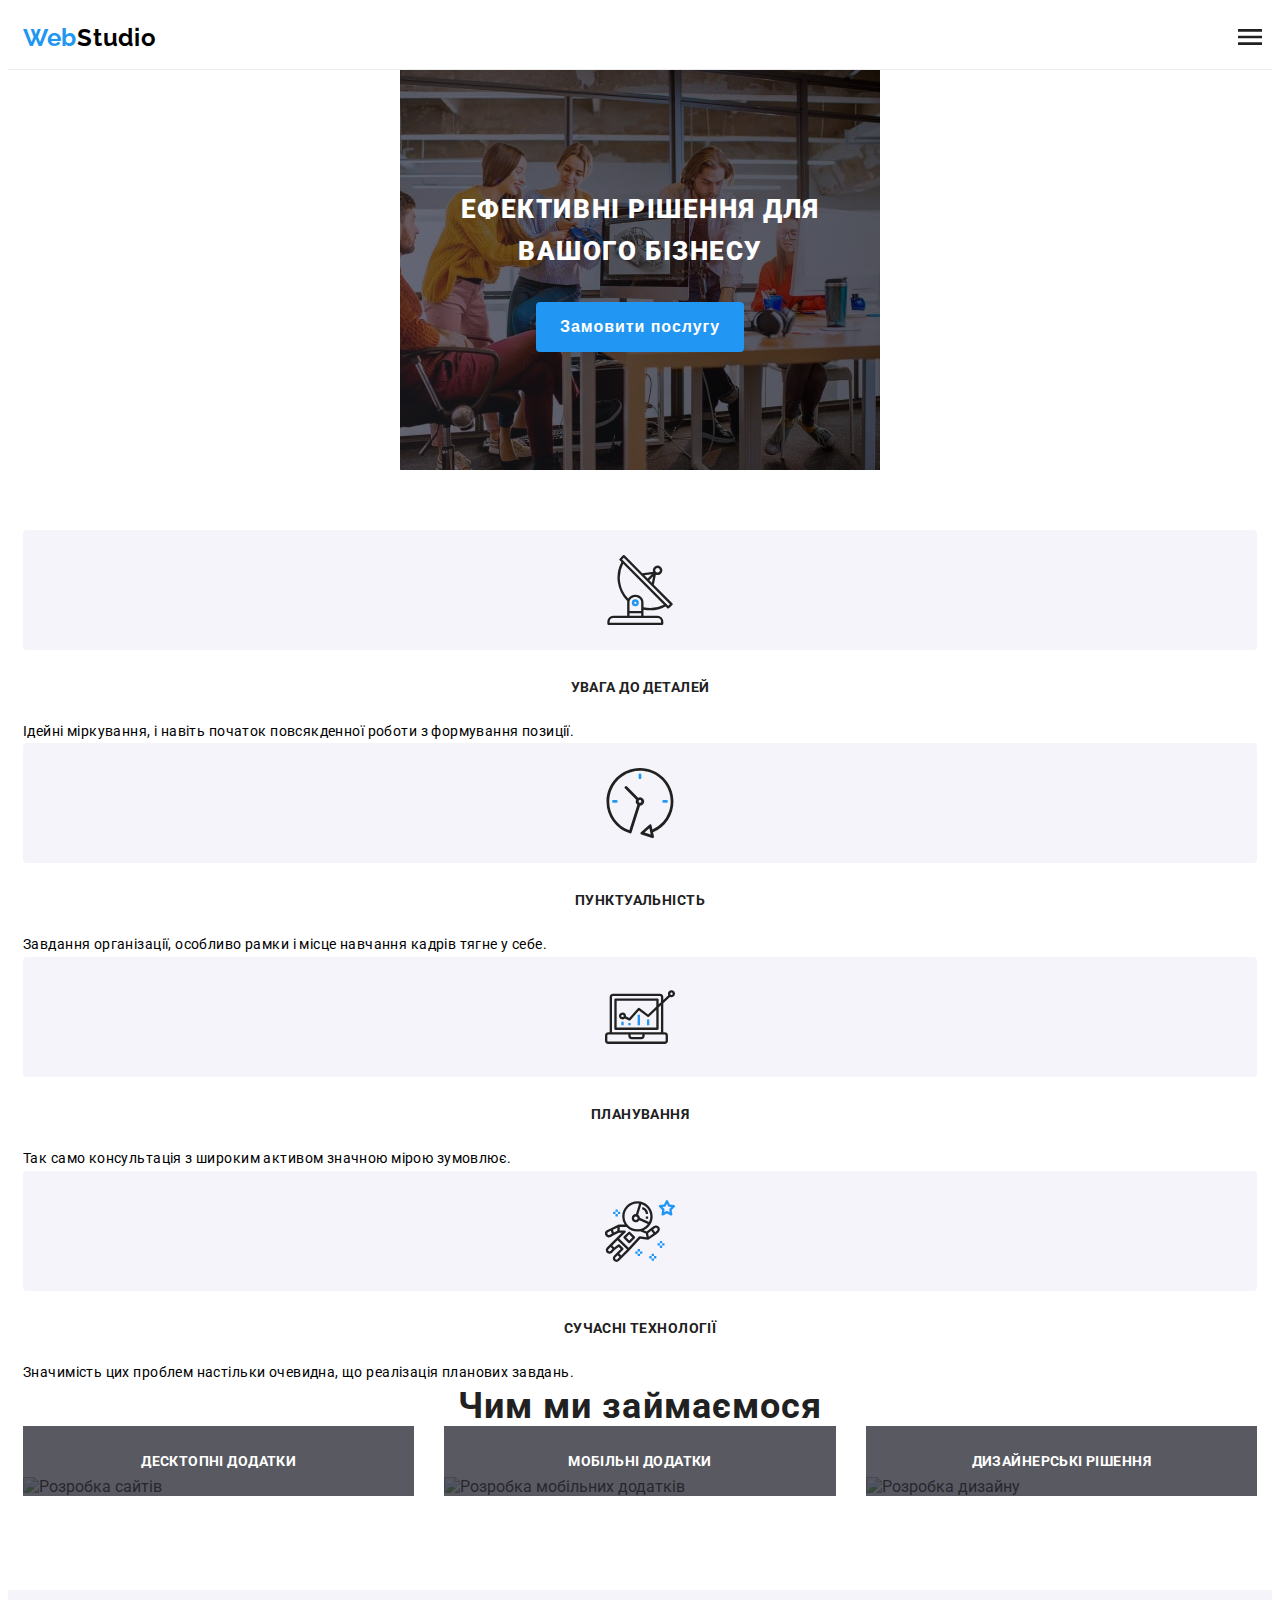
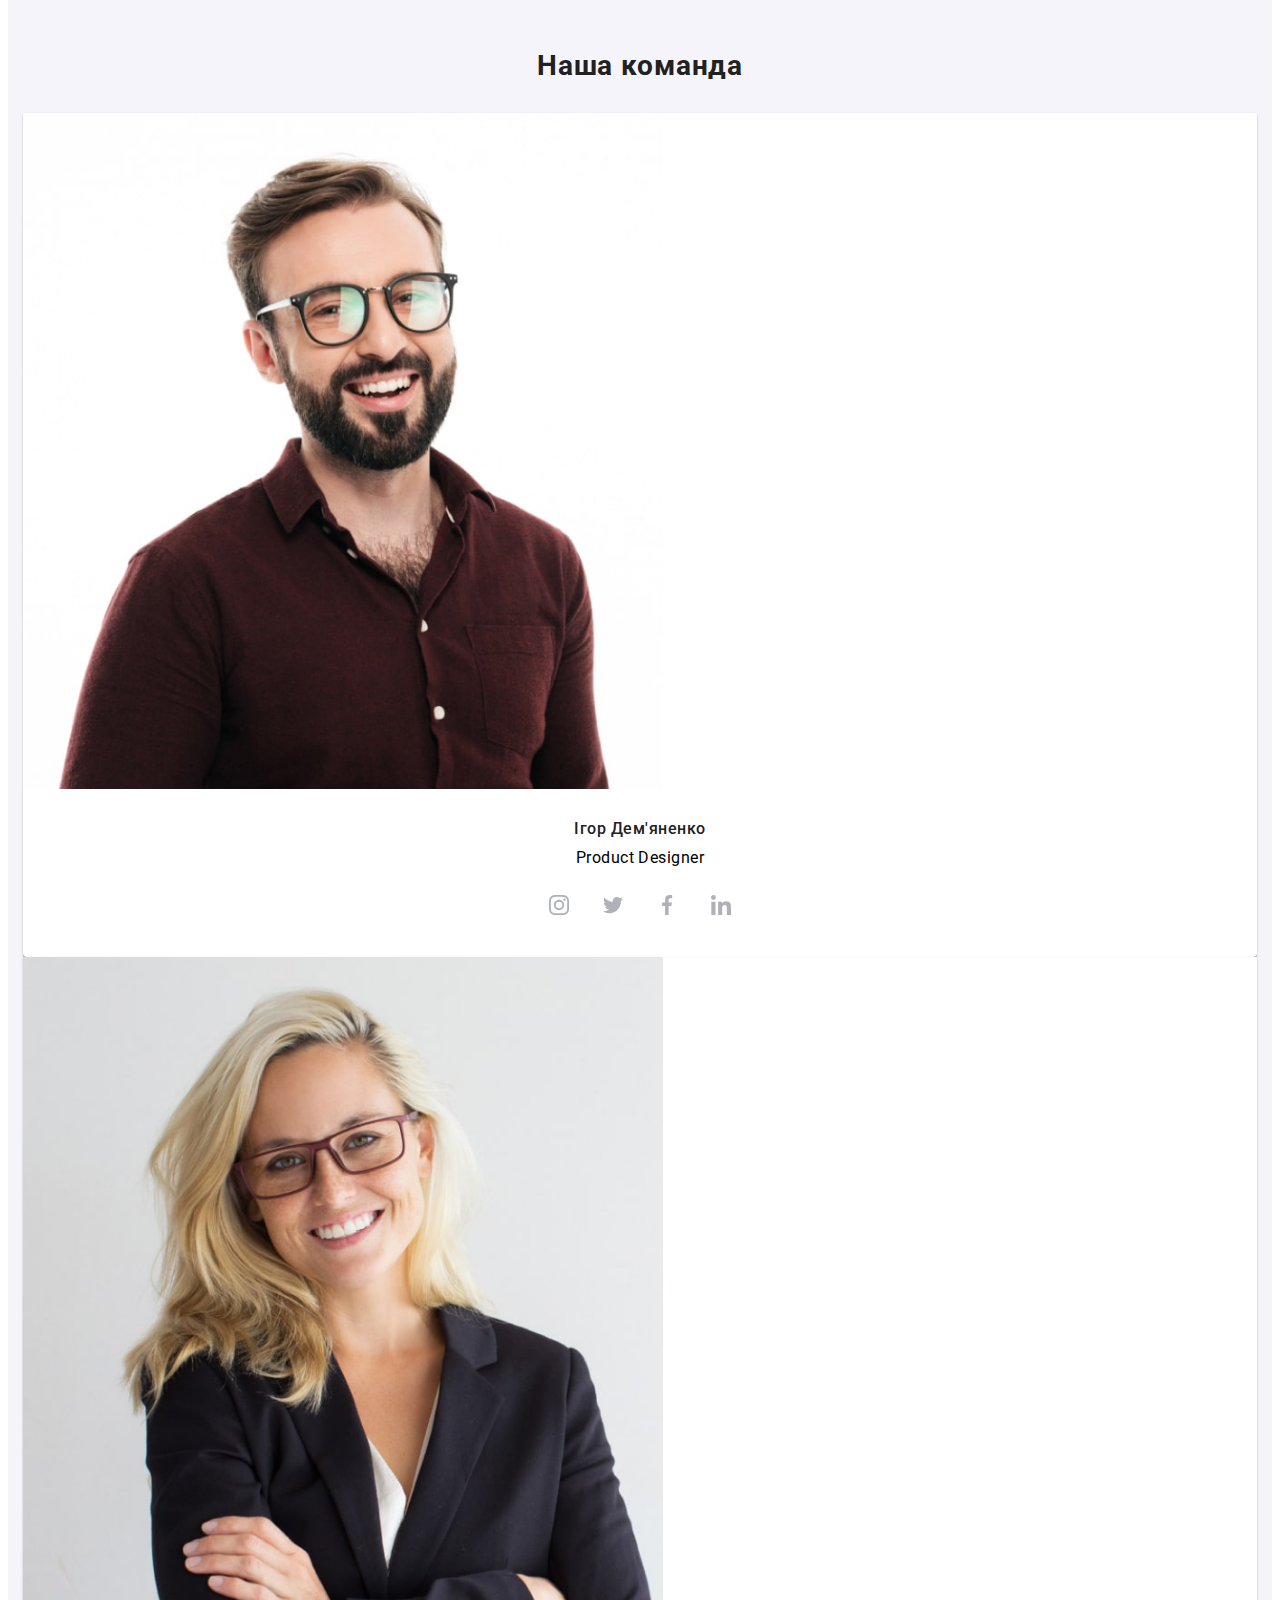
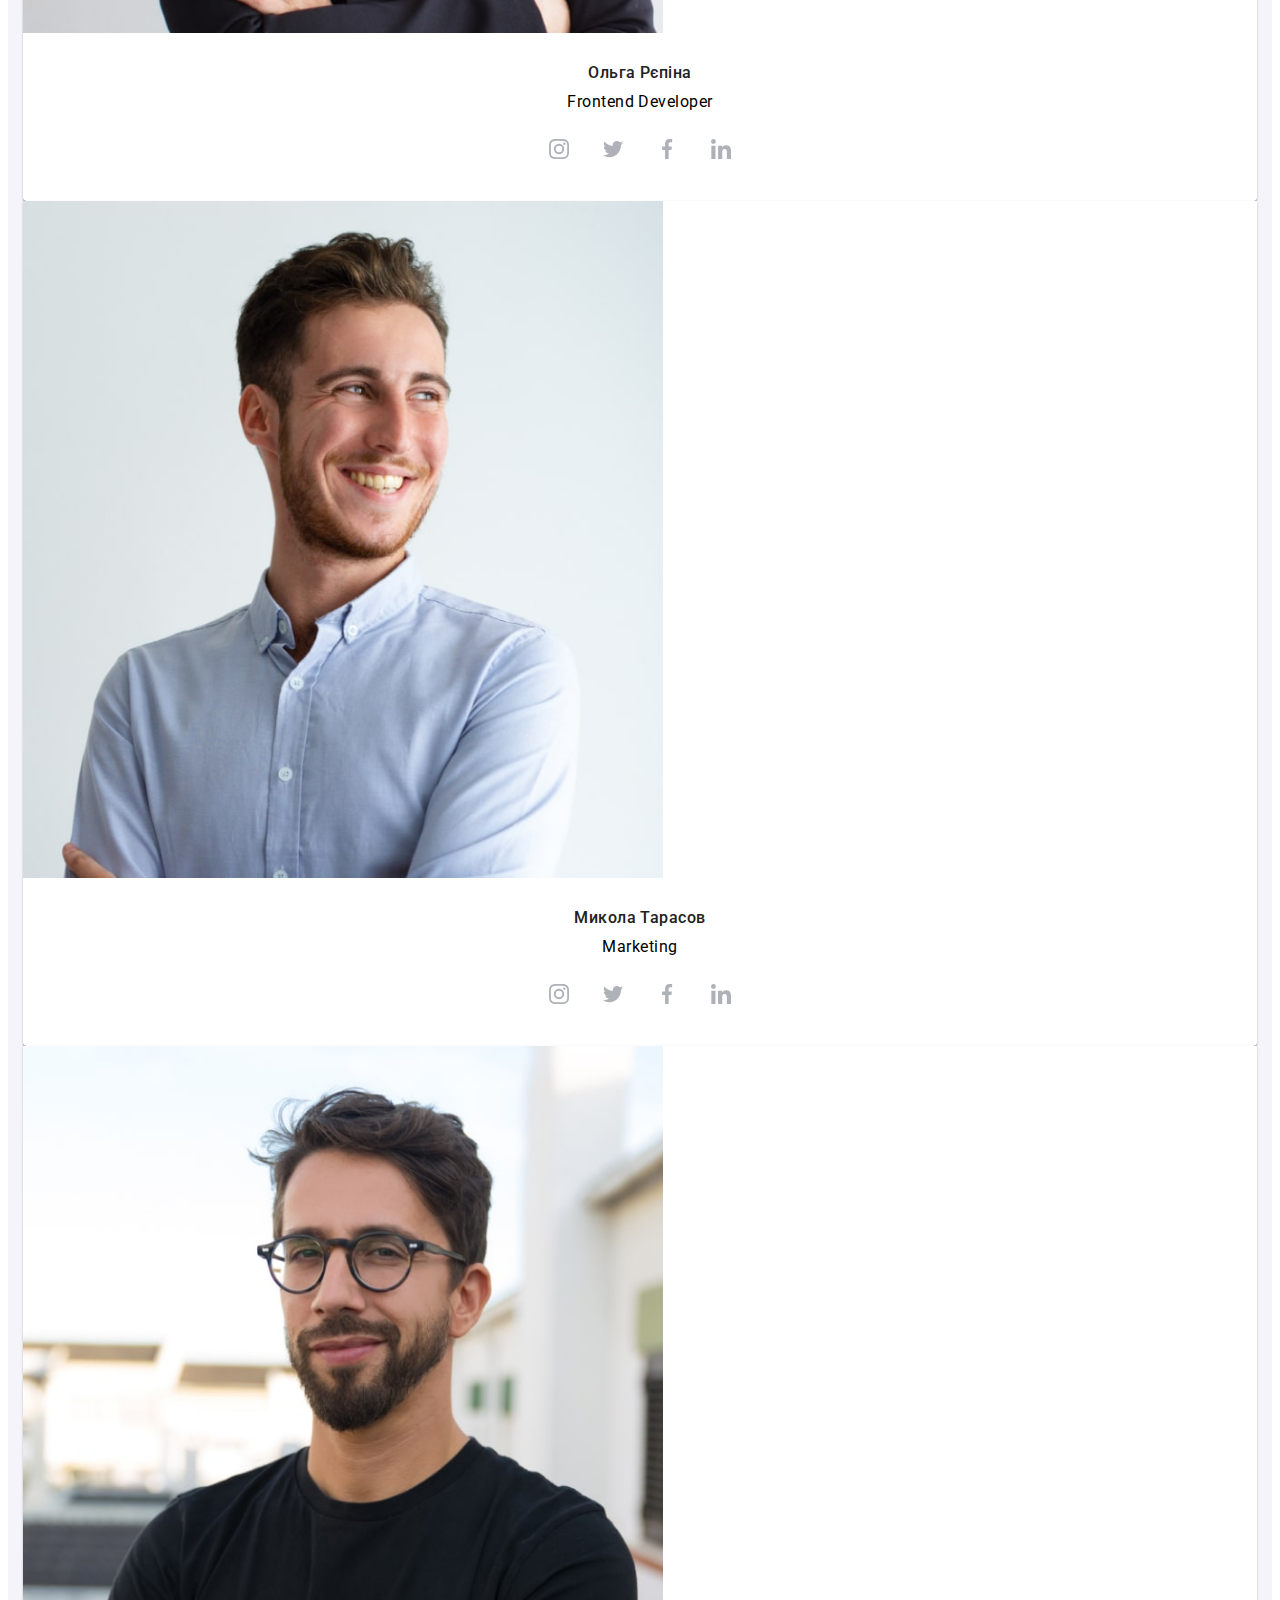
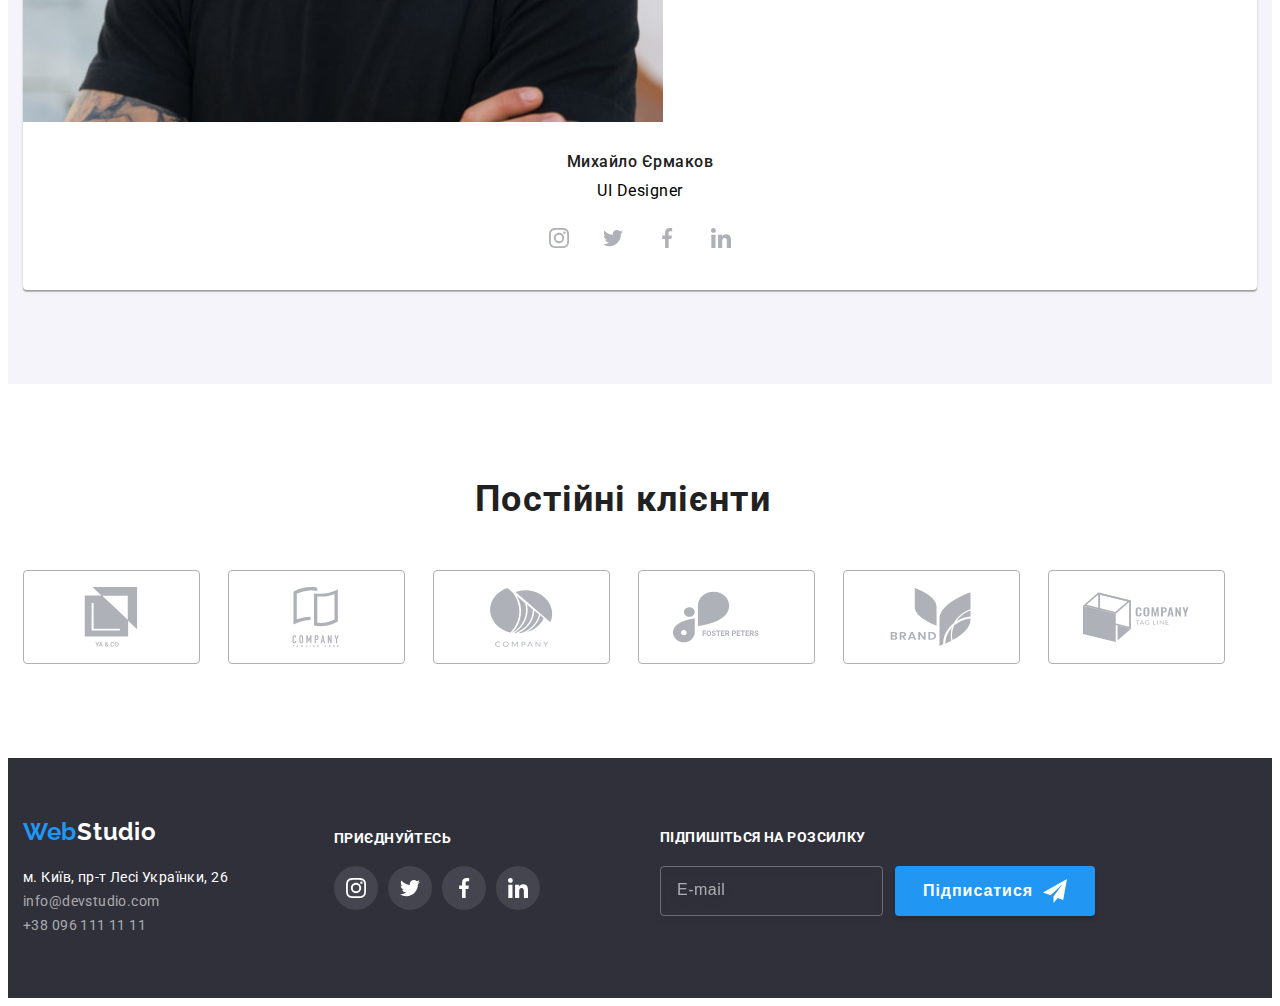
==== commit 03c2ab0e: "team-mob-version" ====
--- a/index.html
+++ b/index.html
@@ -225,9 +225,16 @@
           <ul class="team__list list">
             <li class="team__item item">
               <img
-                src="./images/photo-demianenko.jpeg"
+              srcset="./images/photo-demianenko-mob.jpg 480w,
+              ./images/photo-demianenko-mob@2x.jpg 960w,
+              ./images/photo-demianenko-tab.jpg 354w,
+              ./images/photo-demianenko-tab@2x.jpg 708w,
+              ./images/photo-demianenko-desk.jpg 810w,
+              ./images/photo-demianenko-desk@2x.jpg 1620w,
+  "
+                src="./images/photo-demianenko-mob.jpeg"
                 alt="Фото Ігоря Дем'яненка"
-                width="270"
+                sizes="(min-width: 1600px) 25vw, (min-width: 768px) 50vw, (max-width: 767px) 100vw, 100vw"
               />
               <div class="team__members-container">
                 <h3 class="team__member-name">Ігор Дем'яненко</h3>
@@ -264,10 +271,17 @@
             </li>
             <li class="team__item item">
               <img
-                src="./images/photo-repina.jpeg"
-                alt="Фото Ольги Рєпіної"
-                width="270"
-              />
+            srcset="./images/photo-repina-mob.jpg 480w,
+            ./images/photo-repina-mob@2x.jpg 960w,
+            ./images/photo-repina-tab.jpg 354w,
+            ./images/photo-repina-tab@2x.jpg 708w,
+            ./images/photo-repina-desk.jpg 810w,
+            ./images/photo-repina-desk@2x.jpg 1620w,
+"
+              src="./images/photo-repina-mob.jpeg"
+              alt="Фото Ольги Рєпіної"
+              sizes="(min-width: 1600px) 25vw, (min-width: 768px) 50vw, (max-width: 767px) 100vw, 100vw"
+            />
               <div class="team__members-container">
                 <h3 class="team__member-name">Ольга Рєпіна</h3>
                 <p lang="en" class="team__member">Frontend Developer</p>
@@ -303,10 +317,17 @@
             </li>
             <li class="team__item item">
               <img
-                src="./images/photo-tarasov.jpeg"
-                alt="Фото Миколи Тарасова"
-                width="270"
-              />
+            srcset="./images/photo-tarasov-mob.jpg 480w,
+            ./images/photo-tarasov-mob@2x.jpg 960w,
+            ./images/photo-tarasov-tab.jpg 354w,
+            ./images/photo-tarasov-tab@2x.jpg 708w,
+            ./images/photo-tarasov-desk.jpg 810w,
+            ./images/photo-tarasov-desk@2x.jpg 1620w,
+"
+              src="./images/photo-tarasov-mob.jpeg"
+              alt="Фото Миколи Тарасова"
+              sizes="(min-width: 1600px) 25vw, (min-width: 768px) 50vw, (max-width: 767px) 100vw, 100vw"
+            />
               <div class="team__members-container">
                 <h3 class="team__member-name">Микола Тарасов</h3>
                 <p lang="en" class="team__member">Marketing</p>
@@ -342,10 +363,17 @@
             </li>
             <li class="team__item item">
               <img
-                src="./images/photo-yermakov.jpeg"
-                alt="Фото Михайла Єрмакова"
-                width="270"
-              />
+            srcset="./images/photo-yermakov-mob.jpg 480w,
+            ./images/photo-yermakov-mob@2x.jpg 960w,
+            ./images/photo-yermakov-tab.jpg 354w,
+            ./images/photo-yermakov-tab@2x.jpg 708w,
+            ./images/photo-yermakov-desk.jpg 810w,
+            ./images/photo-yermakov-desk@2x.jpg 1620w,
+"
+              src="./images/photo-yermakov-mob.jpeg"
+              alt="Фото Михайла Єрмакова"
+              sizes="(min-width: 1600px) 25vw, (min-width: 768px) 50vw, (max-width: 767px) 100vw, 100vw"
+            />
               <div class="team__members-container">
                 <h3 class="team__member-name">Михайло Єрмаков</h3>
                 <p lang="en" class="team__member">UI Designer</p>
--- a/css/main.min.css
+++ b/css/main.min.css
@@ -1 +1 @@
-body{font-family:"Roboto"}.list{list-style-type:none}.container{width:1200px;padding:0px 15px;margin:0 auto}h1,h2,h3,h4,h5,h6,p,ul,a{margin:0;padding:0}.benefits__hidden-title,.portfolio__hidden-title{position:absolute;width:1px;height:1px;margin:-1px;border:0;padding:0;white-space:nowrap;-webkit-clip-path:inset(100%);clip-path:inset(100%);clip:rect(0 0 0 0);overflow:hidden}.logo{font-family:"Raleway";font-style:normal;font-weight:700;font-size:26px;line-height:1.19;letter-spacing:.03em;text-decoration:none;color:#000;margin-right:93px}.first-logo-part{color:#2196f3}.footer__logo{color:#fff}.footer__logo-container{width:100%}.header{border-bottom:solid 1px #ececec}@media screen and (max-width: 767px){.header{height:60px;max-width:480px}}.menu-button{display:inline-block;margin:0;padding:0;border:none;background-color:rgba(0,0,0,0);cursor:pointer}.menu-button .icon-close-menu{display:none}.menu-button.is-open .icon-close-menu{display:block}.menu-button.is-open .icon-menu{display:none}.navigation-container-mob{display:none}.menu-button.is-open+.navigation-container-mob{position:absolute;top:0;left:0;display:block;width:100%;background-color:#fff}.heder_menu-context-container{margin:48px 40px}@media screen and (max-width: 767px){.header__contacts-conteiner a svg{display:none}}.navigation__list{margin-top:16px;margin-bottom:306px}.menu-button{position:absolute;right:10px;top:center;z-index:1}.menu-button svg{fill:#212121}.menu-button:hover svg,.menu-button:focus svg{fill:#2196f3}.navigation__item{position:relative;padding:32px 0}.navigation__item>a{text-decoration:none;font-family:inherit;font-weight:500;font-size:40px;line-height:47px;letter-spacing:.02em;color:#212121;transition:color 250ms cubic-bezier(0.4, 0, 0.2, 1)}.navigation__item>a:focus,.navigation__item>a:hover,.navigation__item>a:active,.navigation__item.active>a{color:#2196f3}.header__contacts-conteiner{display:flex;flex-wrap:wrap;align-items:center;margin-left:auto;padding-top:32px;padding-bottom:32px}.header__contacts-conteiner>a{display:block;align-items:center;text-decoration:none;font-weight:500;font-size:24px;line-height:1.14;letter-spacing:.02em;font-family:inherit;color:#757575;transition:color 250ms cubic-bezier(0.4, 0, 0.2, 1);padding-bottom:32px}.header__contacts-conteiner>a:focus,.header__contacts-conteiner>a:hover{color:#2196f3}.header__contacts-conteiner a:last-child{order:-1;width:100%;font-size:34px;line-height:40px;letter-spacing:.02em;color:#2196f3}.header__contacts-conteiner a svg{width:16px;height:12px;margin-right:10px;fill:#757575}.header__contacts-conteiner a:hover svg,.header__contacts-conteiner a:focus svg{fill:#2196f3;transition:fill 250ms cubic-bezier(0.4, 0, 0.2, 1)}.heder_social-links-list{display:flex}.heder_social-links-list a{text-decoration:none;font-family:"Roboto";font-style:normal;font-weight:500;font-size:18px;line-height:1.22em;letter-spacing:.02em;color:#2196f3;padding:10px}.heder_social-links-list>li:not(:last-child){border-right:1px solid rgba(33,33,33,.2);margin-right:10px}.hero{background-color:#2f303a;background-image:linear-gradient(to right, rgba(47, 48, 58, 0.4), rgba(0, 0, 0, 0.4)),url(../images/background-img.jpeg);background-repeat:no-repeat;background-size:cover;max-width:1600px;min-height:600px;margin:0 auto;background-position:center}.hero__container{display:flex;flex-wrap:wrap;justify-content:center;max-width:696px}.hero__title{font-style:normal;font-weight:900;font-size:44px;line-height:1.36;text-align:center;letter-spacing:.06em;text-transform:uppercase;color:#fff;margin-bottom:30px;margin-top:200px}.hero__btn{background-color:#2196f3;font-style:normal;font-weight:700;font-size:16px;line-height:1.88;display:flex;align-items:center;text-align:center;letter-spacing:.06em;cursor:pointer;color:#fff;border-radius:4px;border:none;margin-bottom:200px;padding:10px 32px;transition:background-color 250ms cubic-bezier(0.4, 0, 0.2, 1)}.hero__btn:hover,.hero__btn:focus{background-color:#188ce8}.benefits{padding:94px 15px}.benefits__list{display:flex;flex-wrap:wrap;align-content:flex-start}.benefits__item{width:calc((100% - 90px)/4)}.benefits__item:not(:last-child){margin-right:30px}.benefits__icon-container{display:flex;justify-content:center;align-items:center;min-height:120px;text-align:center;margin-bottom:30px;background-color:#f5f4fa;border-radius:4px}.benefits__icon{width:70px;height:70px}.benefits__sub-title{font-size:14px;line-height:1.14;letter-spacing:.03em;text-transform:uppercase;color:#212121;margin-bottom:24px}.benefits__descriptions{font-weight:400;font-size:14px;line-height:1.71;letter-spacing:.03em}.engagement{padding-bottom:94px}.engagement__title{font-size:36px;line-height:1.17;text-align:center;letter-spacing:.03em;color:#212121;width:100%;margin-bottom:50px}.engagement__list{display:flex}.engagement__item{width:calc((100% - 60px)/3)}.engagement__item:not(:last-child){margin-right:30px}.engagment__item-container{position:relative}.engagment__item-container img{display:block}.engagement__text{font-size:14px;line-height:16px;text-align:center;letter-spacing:.03em;text-transform:uppercase;color:#fff;width:100%;padding-top:27px;padding-bottom:27px;background:rgba(47,48,58,.8);position:absolute;bottom:0px}.team{padding-top:94px;padding-bottom:94px;background-color:#f5f4fa}.team__title{font-size:36px;line-height:1.17;text-align:center;letter-spacing:.03em;color:#212121;width:100%;margin-bottom:50px}.team__list{display:flex}.team__item{width:calc((100% - 90px)/4);box-shadow:0px 1px 3px rgba(0,0,0,.12),0px 1px 1px rgba(0,0,0,.14),0px 2px 1px rgba(0,0,0,.2);border-radius:0px 0px 4px 4px;background-color:#fff}.team__item img{display:block}.team__members-container{padding-top:30px;padding-bottom:16px}.team__member-name{font-weight:500;font-size:16px;line-height:1.19;text-align:center;letter-spacing:.03em;color:#212121;margin-bottom:10px}.team__member{font-size:16px;line-height:1.19;text-align:center;letter-spacing:.03em}.team__list .team__item:not(:last-child){margin-right:30px}.links-list{display:flex;justify-content:center;align-items:center;padding-left:32px;padding-right:32px;padding-bottom:30px}.links-list li:not(:last-child) a{margin-right:10px}.links-list__links{display:flex;justify-content:center;align-items:center;border-radius:50%;width:44px;height:44px;transition:background-color 250ms cubic-bezier(0.4, 0, 0.2, 1)}.links-list__links:hover,.links-list__links:focus{background-color:#2196f3}.links-list__links:hover .links-list__icon,.links-list__links:focus .links-list__icon{fill:#fff}.links-list__links .links-list__icon{display:inline-block;width:20px;height:20px;fill:#afb1b8;transition:fill 250ms cubic-bezier(0.4, 0, 0.2, 1)}.pictures-list{background-color:#fff;padding-top:94px;padding-bottom:94px}.pictures-list__container{max-width:1200px}.pictures-list__container .pictures-list__list{display:flex;justify-content:space-between;align-items:center}.pictures-list__container .pictures-list__items{width:calc((100% - 150px)/6)}.pictures-list__title{font-size:36px;line-height:42px;text-align:center;letter-spacing:.03em;color:#212121;margin-bottom:50px}.pictures-list__items:not(:last-child){margin-right:30px}.pictures-list__items .pictures-list__link{display:flex;justify-content:center;align-items:center;width:100%;height:92px;border:1px solid #afb1b8;border-radius:4px;cursor:pointer;transition:border-color 250ms cubic-bezier(0.4, 0, 0.2, 1)}.pictures-list__items .pictures-list__link:hover,.pictures-list__items .pictures-list__link:focus{border-color:#2196f3}.pictures-list__logo{width:106px;height:60px;fill:#afb1b8;transition:fill 250ms cubic-bezier(0.4, 0, 0.2, 1)}.pictures-list__link:hover .pictures-list__logo,.pictures-list__link:focus .pictures-list__logo{fill:#2196f3}.footer{background-color:#2f303a;border:solid 0px rgba(0,0,0,0);padding-top:60px;padding-bottom:60px}.footer__main-container{display:flex}.footer__container{display:flex;flex-wrap:wrap;width:25%}.footer__address-container{padding-top:20px;margin-right:70px}.footer__contacts{text-decoration:none;font-family:inherit;font-style:normal;font-size:14px;line-height:1.71;letter-spacing:.03em;color:rgba(255,255,255,.6)}.footer-adress__white-text{color:#fff}.footer-adress__white-text .footer-address__item:not(:last-child){margin-bottom:9px}.footer__social-links-container{padding:0 20px;width:25%}.footer__title{font-size:14px;line-height:16px;letter-spacing:.03em;text-transform:uppercase;color:#fff;margin-top:12px;margin-bottom:20px}.footer__social-links-list{display:flex;justify-content:start;align-items:center}.footer__social-links-list li:not(:last-child) a{margin-right:10px}.footer__social-links{display:flex;justify-content:center;align-items:center;border-radius:50%;width:44px;height:44px;background-color:rgba(255,255,255,.1);transition:background-color 250ms cubic-bezier(0.4, 0, 0.2, 1)}.footer__social-links:hover,.footer__social-links:focus{background-color:#2196f3}.footer__social-links__icon{display:inline-block;width:20px;height:20px;fill:#fff}.footer-social-links:hover .footer__social-links__icon,.footer-social-links:focus .footer__social-links__icon{fill:#fff}.sign-up-form{width:50%;display:flex;align-items:end;align-self:start;padding:0 15px}.sign-up-form__header{display:inherit;width:100%;font-weight:700;font-size:14px;line-height:1.14em;letter-spacing:.03em;text-transform:uppercase;color:#fff;margin-bottom:20px;margin-top:12px}.sign-up-form__label>input{box-sizing:border-box;height:50px;border:1px solid rgba(255,255,255,.3);outline:none;filter:drop-shadow(0px 4px 4px rgba(0, 0, 0, 0.15));border-radius:4px;background-color:rgba(0,0,0,0);margin-right:12px;width:100%;padding:15px 16px;color:#fff}.sign-up-form__label>input::-moz-placeholder{font-weight:400;font-size:16px;line-height:1.25em;letter-spacing:.03em;color:rgba(255,255,255,.6)}.sign-up-form__label>input:-ms-input-placeholder{font-weight:400;font-size:16px;line-height:1.25em;letter-spacing:.03em;color:rgba(255,255,255,.6)}.sign-up-form__label>input::placeholder{font-weight:400;font-size:16px;line-height:1.25em;letter-spacing:.03em;color:rgba(255,255,255,.6)}.sign-up-form__btn{display:flex;align-items:center;cursor:pointer;background:#2196f3;box-shadow:0px 4px 4px rgba(0,0,0,.15);border-radius:4px;border:none;width:200px;height:50px;font-weight:700;font-size:16px;line-height:1.88em;text-align:center;letter-spacing:.06em;color:#fff;padding:10px 28px;margin-left:12px}.sign-up-form__icon-send{width:24px;height:24px;margin-left:10px}.backdrop{position:fixed;top:0;left:0;width:100%;height:100%;background-color:rgba(0,0,0,.2);z-index:1;transition:opacity 300ms linear,visibility 300ms linear}.backdrop.is-hidden{opacity:0;pointer-events:none;visibility:hidden}.modal-window{position:absolute;top:50%;left:50%;width:528px;height:582px;background:#fff;box-shadow:0px 1px 3px rgba(0,0,0,.12),0px 1px 1px rgba(0,0,0,.14),0px 2px 1px rgba(0,0,0,.2);border-radius:4px;transform:translate(-50%, -50%) scale(1);transition:transform 300ms;padding:40px}.backdrop.is-hidden .modal-window{transform:translate(-50%, -50%) scale(0)}.close-btn{position:absolute;top:8px;right:8px;width:30px;height:30px;display:flex;align-items:center;justify-content:center;background-color:#fff;border-color:rgba(0,0,0,.1);border-radius:50%;cursor:pointer}.close-btn svg{fill:#000;background-color:#fff;width:18px;height:18px;transition:fill 250ms cubic-bezier(0.4, 0, 0.2, 1)}.close-btn:hover svg,.close-btn:focus svg{fill:#2196f3}.modal-window-title{font-weight:700;font-size:20px;line-height:23px;text-align:center;letter-spacing:.03em;color:#212121;margin-bottom:12px}.form__client-info-block{position:relative;display:flex;flex-wrap:wrap;justify-content:flex-start;align-items:end;width:100%;margin-bottom:10px}.form__client-info-block input{box-sizing:border-box;width:100%;height:40px;border:1px solid rgba(33,33,33,.2);border-radius:4px;padding:10px 42px;transition:border 250ms cubic-bezier(0.4, 0, 0.2, 1);outline:none}.form__client-info-block input:focus{border:1px solid #2196f3}.form__label{font-weight:400;font-size:12px;letter-spacing:.01em;color:#757575;width:100%;margin-bottom:4px}.form__icon{width:18px;height:18px;position:absolute;bottom:11px;left:12px;fill:#212121;transition:fill 250ms cubic-bezier(0.4, 0, 0.2, 1)}.form__client-info-block>input:focus+.form__icon{fill:#2196f3}.form__coment{padding:12px 16px;resize:none;width:100%;height:120px;border:1px solid rgba(33,33,33,.2);border-radius:4px;margin-bottom:20px;margin-top:4px;transition:border 250ms cubic-bezier(0.4, 0, 0.2, 1);outline:none}.form__coment:focus{border-color:#2196f3}.form__checkbox-text{display:flex;align-items:center;justify-content:center;font-weight:400;font-size:14px;line-height:1em;letter-spacing:.03em;color:#757575;cursor:pointer}.form__checkbox-text input{position:absolute;width:1px;height:1px;margin:-1px;border:0;padding:0;white-space:nowrap;-webkit-clip-path:inset(100%);clip-path:inset(100%);clip:rect(0 0 0 0);overflow:hidden;opacity:0;outline:none}.form__checkbox-text svg{cursor:pointer;width:16px;height:15px;margin-right:8px;fill:rgba(0,0,0,0);border:2px solid #212121;display:flex;border-radius:4px;align-items:center;justify-content:center;transition:fill 250ms cubic-bezier(0.4, 0, 0.2, 1)}.form__checkbox-text>input:checked+svg{fill:#fff;color:#fff;background-color:#2196f3;border-color:#2196f3}.form__conditions{cursor:pointer;color:#2196f3;text-decoration:none;border-bottom:1px solid #2196f3;font-size:14px;line-height:1em;padding-left:4px}.form>button{cursor:pointer;position:absolute;bottom:40px;left:50%;transform:translateX(-50%);text-align:center;padding:10px 52px;background-color:#2196f3;box-shadow:0px 4px 4px rgba(0,0,0,.15);border-radius:4px;border:none;font-weight:700;font-size:16px;line-height:1.88em;letter-spacing:.06em;color:#fff;margin-top:30px;transition:background-color 250ms cubic-bezier(0.4, 0, 0.2, 1),box-shadow 250ms cubic-bezier(0.4, 0, 0.2, 1)}.form>button:focus,.form>button:hover{background-color:#188ce8;box-shadow:0px 4px 4px rgba(0,0,0,.15)}.portfolio{padding-top:94px;padding-bottom:94px}.portfolio__nav{display:flex;justify-content:center;margin-bottom:50px}.portfolio__nav .portfolio__nav-link:not(:last-child){margin-right:8px}.portfolio__nav-link>button{font-family:inherit;font-weight:500;font-size:16px;line-height:1.62;text-align:center;letter-spacing:.03em;color:var(--main-h-color);background-color:#f5f4fa;padding:6px 22px;border-radius:4px;border:none;cursor:pointer;transition:background-color 250ms cubic-bezier(0.4, 0, 0.2, 1),color 250ms cubic-bezier(0.4, 0, 0.2, 1),box-shadow 250ms cubic-bezier(0.4, 0, 0.2, 1)}.portfolio__nav-link>button:hover,.portfolio__nav-link>button:focus{background-color:#2196f3;color:#fff;box-shadow:0px 3px 1px rgba(0,0,0,.1),0px 1px 2px rgba(0,0,0,.08),0px 2px 2px rgba(0,0,0,.12)}.portfolio__item img{display:block}.portfolio__items-container{padding:20px 24px;border:1px solid #eee;background:#fff}.portfolio__list{display:flex;flex-wrap:wrap;justify-content:space-between}.portfolio__item{display:inline-block;width:calc((100% - 60px)/3);transition:box-shadow 250ms cubic-bezier(0.4, 0, 0.2, 1)}.portfolio__item:hover{box-shadow:0px 1px 1px rgba(0,0,0,.12),0px 4px 4px rgba(0,0,0,.06),1px 4px 6px rgba(0,0,0,.16)}.portfolio__item:not(:nth-child(3n)){margin-right:30px}.portfolio__item:not(:nth-last-child(-n+3)){margin-bottom:30px}.portfolio__name{font-size:18px;line-height:2;letter-spacing:.06em;color:var(--main-h-color);margin-bottom:4px}.portfolio__description{font-size:16px;line-height:1.88;letter-spacing:.03em}.portfolio__img-p-wrap{position:relative;overflow:hidden}.portfolio__overlay{content:"";position:absolute;background-color:#2196f3;width:100%;height:100%;top:0;left:0;transform:translateY(100%);transition:transform 250ms ease}.portfolio__item:hover .portfolio__overlay{transform:translateY(0)}.portfolio__hover-text{font-weight:400;font-size:18px;line-height:1.56em;letter-spacing:.03em;color:#fff;padding:64px 24px}/*# sourceMappingURL=main.min.css.map */+body{font-family:"Roboto"}.list{list-style-type:none}.container{padding:0px 15px}h1,h2,h3,h4,h5,h6,p,ul,a{margin:0;padding:0}.benefits__hidden-title,.portfolio__hidden-title{position:absolute;width:1px;height:1px;margin:-1px;border:0;padding:0;white-space:nowrap;-webkit-clip-path:inset(100%);clip-path:inset(100%);clip:rect(0 0 0 0);overflow:hidden}.logo{font-family:"Raleway";font-style:normal;font-weight:700;font-size:24px;line-height:1.19;letter-spacing:.03em;text-decoration:none;color:#000;margin:16px auto 16px 0}.first-logo-part{color:#2196f3}.footer__logo{color:#fff}.footer__logo-container{width:100%}.header{border-bottom:solid 1px #ececec}@media screen and (max-width: 767px){.header{height:60px;max-width:480px}}.header__container{display:flex;align-items:center}.menu-button{display:inline-block;margin:0;padding:0;border:none;background-color:rgba(0,0,0,0);cursor:pointer}.menu-button .icon-close-menu{display:none}.menu-button.is-open .icon-close-menu{display:block}.menu-button.is-open .icon-menu{display:none}.navigation-container-mob{display:none}.menu-button.is-open+.navigation-container-mob{position:absolute;top:0;left:0;display:block;width:100%;background-color:#fff}.heder_menu-context-container{margin:48px 40px}@media screen and (max-width: 767px){.header__contacts-conteiner a svg{display:none}}.navigation__list{margin-top:16px;margin-bottom:306px}.menu-button{position:absolute;right:10px;top:center;z-index:1}.menu-button svg{fill:#212121}.menu-button:hover svg,.menu-button:focus svg{fill:#2196f3}.navigation__item{position:relative;padding:32px 0}.navigation__item>a{text-decoration:none;font-family:inherit;font-weight:500;font-size:40px;line-height:47px;letter-spacing:.02em;color:#212121;transition:color 250ms cubic-bezier(0.4, 0, 0.2, 1)}.navigation__item>a:focus,.navigation__item>a:hover,.navigation__item>a:active,.navigation__item.active>a{color:#2196f3}.header__contacts-conteiner{display:flex;flex-wrap:wrap;align-items:center;margin-left:auto;padding-top:32px;padding-bottom:32px}.header__contacts-conteiner>a{display:block;align-items:center;text-decoration:none;font-weight:500;font-size:24px;line-height:1.14;letter-spacing:.02em;font-family:inherit;color:#757575;transition:color 250ms cubic-bezier(0.4, 0, 0.2, 1);padding-bottom:32px}.header__contacts-conteiner>a:focus,.header__contacts-conteiner>a:hover{color:#2196f3}.header__contacts-conteiner a:last-child{order:-1;width:100%;font-size:34px;line-height:40px;letter-spacing:.02em;color:#2196f3}.header__contacts-conteiner a svg{width:16px;height:12px;margin-right:10px;fill:#757575}.header__contacts-conteiner a:hover svg,.header__contacts-conteiner a:focus svg{fill:#2196f3;transition:fill 250ms cubic-bezier(0.4, 0, 0.2, 1)}.heder_social-links-list{display:flex}.heder_social-links-list a{text-decoration:none;font-family:"Roboto";font-style:normal;font-weight:500;font-size:18px;line-height:1.22em;letter-spacing:.02em;color:#2196f3;padding:10px}.heder_social-links-list>li:not(:last-child){border-right:1px solid rgba(33,33,33,.2);margin-right:10px}.hero{display:flex;align-items:center;justify-content:center;background-color:#2f303a;background-image:linear-gradient(to right, rgba(47, 48, 58, 0.4), rgba(0, 0, 0, 0.4)),url(../images/background-img-mob.jpg);background-repeat:no-repeat;background-size:cover;max-width:480px;min-height:400px;margin:0 auto;background-position:center}@media(min-device-pixel-ratio: 2),(-webkit-min-device-pixel-ratio: 2){.hero{background-image:linear-gradient(to right, rgba(47, 48, 58, 0.4), rgba(0, 0, 0, 0.4)),url(../images/background-img-mob2x.jpg)}}.hero__container{display:flex;flex-wrap:wrap;justify-content:center;align-items:center;max-width:360px;height:164px}.hero__title{font-style:normal;font-weight:900;font-size:26px;line-height:1.62;text-align:center;letter-spacing:.06em;text-transform:uppercase;color:#fff;margin-bottom:30px}.hero__btn{background-color:#2196f3;font-style:normal;font-weight:700;font-size:16px;line-height:1.88;display:flex;align-items:center;text-align:center;letter-spacing:.06em;cursor:pointer;color:#fff;border-radius:4px;border:none;padding:10px 24px;transition:background-color 250ms cubic-bezier(0.4, 0, 0.2, 1)}.hero__btn:hover,.hero__btn:focus{background-color:#188ce8}.benefits{margin-top:60px}.benefits__list{display:flex;flex-wrap:wrap;align-content:center}.benefits__item{width:100%}.benefits__icon-container{display:flex;justify-content:center;align-items:center;min-height:120px;text-align:center;margin-bottom:30px;background-color:#f5f4fa;border-radius:4px}.benefits__icon{width:70px;height:70px}.benefits__sub-title{text-align:center;font-size:14px;line-height:1.14;letter-spacing:.03em;text-transform:uppercase;color:#212121;margin-bottom:24px}.benefits__descriptions{font-weight:400;font-size:14px;line-height:1.71;letter-spacing:.03em}@media screen and (max-width: 1200px){.engagement{display:none}}.engagement{padding-bottom:94px}.engagement__title{font-size:36px;line-height:1.17;text-align:center;letter-spacing:.03em;color:#212121;width:100%;margin-bottom:50px}.engagement__list{display:flex}.engagement__item{width:calc((100% - 60px)/3)}.engagement__item:not(:last-child){margin-right:30px}.engagment__item-container{position:relative}.engagment__item-container img{display:block}.engagement__text{font-size:14px;line-height:16px;text-align:center;letter-spacing:.03em;text-transform:uppercase;color:#fff;width:100%;padding-top:27px;padding-bottom:27px;background:rgba(47,48,58,.8);position:absolute;bottom:0px}.team{padding-top:60px;padding-bottom:94px;background-color:#f5f4fa}.team__title{font-size:28px;line-height:1.17;text-align:center;letter-spacing:.03em;color:#212121;width:100%;margin-bottom:30px}.team__list{display:flex;flex-wrap:wrap;align-items:center;justify-content:center}.team__item{width:100%;box-shadow:0px 1px 3px rgba(0,0,0,.12),0px 1px 1px rgba(0,0,0,.14),0px 2px 1px rgba(0,0,0,.2);border-radius:0px 0px 4px 4px;background-color:#fff}.team__item img{display:block}.team__members-container{padding-top:30px;padding-bottom:16px}.team__member-name{font-weight:500;font-size:16px;line-height:1.19;text-align:center;letter-spacing:.03em;color:#212121;margin-bottom:10px}.team__member{font-size:16px;line-height:1.19;text-align:center;letter-spacing:.03em}.links-list{display:flex;justify-content:center;align-items:center;padding-left:32px;padding-right:32px;padding-bottom:30px}.links-list li:not(:last-child) a{margin-right:10px}.links-list__links{display:flex;justify-content:center;align-items:center;border-radius:50%;width:44px;height:44px;transition:background-color 250ms cubic-bezier(0.4, 0, 0.2, 1)}.links-list__links:hover,.links-list__links:focus{background-color:#2196f3}.links-list__links:hover .links-list__icon,.links-list__links:focus .links-list__icon{fill:#fff}.links-list__links .links-list__icon{display:inline-block;width:20px;height:20px;fill:#afb1b8;transition:fill 250ms cubic-bezier(0.4, 0, 0.2, 1)}.pictures-list{background-color:#fff;padding-top:94px;padding-bottom:94px}.pictures-list__container{max-width:1200px}.pictures-list__container .pictures-list__list{display:flex;justify-content:space-between;align-items:center}.pictures-list__container .pictures-list__items{width:calc((100% - 150px)/6)}.pictures-list__title{font-size:36px;line-height:42px;text-align:center;letter-spacing:.03em;color:#212121;margin-bottom:50px}.pictures-list__items:not(:last-child){margin-right:30px}.pictures-list__items .pictures-list__link{display:flex;justify-content:center;align-items:center;width:100%;height:92px;border:1px solid #afb1b8;border-radius:4px;cursor:pointer;transition:border-color 250ms cubic-bezier(0.4, 0, 0.2, 1)}.pictures-list__items .pictures-list__link:hover,.pictures-list__items .pictures-list__link:focus{border-color:#2196f3}.pictures-list__logo{width:106px;height:60px;fill:#afb1b8;transition:fill 250ms cubic-bezier(0.4, 0, 0.2, 1)}.pictures-list__link:hover .pictures-list__logo,.pictures-list__link:focus .pictures-list__logo{fill:#2196f3}.footer{background-color:#2f303a;border:solid 0px rgba(0,0,0,0);padding-top:60px;padding-bottom:60px}.footer__main-container{display:flex}.footer__container{display:flex;flex-wrap:wrap;width:25%}.footer__address-container{padding-top:20px;margin-right:70px}.footer__contacts{text-decoration:none;font-family:inherit;font-style:normal;font-size:14px;line-height:1.71;letter-spacing:.03em;color:rgba(255,255,255,.6)}.footer-adress__white-text{color:#fff}.footer-adress__white-text .footer-address__item:not(:last-child){margin-bottom:9px}.footer__social-links-container{padding:0 20px;width:25%}.footer__title{font-size:14px;line-height:16px;letter-spacing:.03em;text-transform:uppercase;color:#fff;margin-top:12px;margin-bottom:20px}.footer__social-links-list{display:flex;justify-content:start;align-items:center}.footer__social-links-list li:not(:last-child) a{margin-right:10px}.footer__social-links{display:flex;justify-content:center;align-items:center;border-radius:50%;width:44px;height:44px;background-color:rgba(255,255,255,.1);transition:background-color 250ms cubic-bezier(0.4, 0, 0.2, 1)}.footer__social-links:hover,.footer__social-links:focus{background-color:#2196f3}.footer__social-links__icon{display:inline-block;width:20px;height:20px;fill:#fff}.footer-social-links:hover .footer__social-links__icon,.footer-social-links:focus .footer__social-links__icon{fill:#fff}.sign-up-form{width:50%;display:flex;align-items:end;align-self:start;padding:0 15px}.sign-up-form__header{display:inherit;width:100%;font-weight:700;font-size:14px;line-height:1.14em;letter-spacing:.03em;text-transform:uppercase;color:#fff;margin-bottom:20px;margin-top:12px}.sign-up-form__label>input{box-sizing:border-box;height:50px;border:1px solid rgba(255,255,255,.3);outline:none;filter:drop-shadow(0px 4px 4px rgba(0, 0, 0, 0.15));border-radius:4px;background-color:rgba(0,0,0,0);margin-right:12px;width:100%;padding:15px 16px;color:#fff}.sign-up-form__label>input::-moz-placeholder{font-weight:400;font-size:16px;line-height:1.25em;letter-spacing:.03em;color:rgba(255,255,255,.6)}.sign-up-form__label>input:-ms-input-placeholder{font-weight:400;font-size:16px;line-height:1.25em;letter-spacing:.03em;color:rgba(255,255,255,.6)}.sign-up-form__label>input::placeholder{font-weight:400;font-size:16px;line-height:1.25em;letter-spacing:.03em;color:rgba(255,255,255,.6)}.sign-up-form__btn{display:flex;align-items:center;cursor:pointer;background:#2196f3;box-shadow:0px 4px 4px rgba(0,0,0,.15);border-radius:4px;border:none;width:200px;height:50px;font-weight:700;font-size:16px;line-height:1.88em;text-align:center;letter-spacing:.06em;color:#fff;padding:10px 28px;margin-left:12px}.sign-up-form__icon-send{width:24px;height:24px;margin-left:10px}.backdrop{position:fixed;top:0;left:0;width:100%;height:100%;background-color:rgba(0,0,0,.2);z-index:1;transition:opacity 300ms linear,visibility 300ms linear}.backdrop.is-hidden{opacity:0;pointer-events:none;visibility:hidden}.modal-window{position:absolute;top:50%;left:50%;width:528px;height:582px;background:#fff;box-shadow:0px 1px 3px rgba(0,0,0,.12),0px 1px 1px rgba(0,0,0,.14),0px 2px 1px rgba(0,0,0,.2);border-radius:4px;transform:translate(-50%, -50%) scale(1);transition:transform 300ms;padding:40px}.backdrop.is-hidden .modal-window{transform:translate(-50%, -50%) scale(0)}.close-btn{position:absolute;top:8px;right:8px;width:30px;height:30px;display:flex;align-items:center;justify-content:center;background-color:#fff;border-color:rgba(0,0,0,.1);border-radius:50%;cursor:pointer}.close-btn svg{fill:#000;background-color:#fff;width:18px;height:18px;transition:fill 250ms cubic-bezier(0.4, 0, 0.2, 1)}.close-btn:hover svg,.close-btn:focus svg{fill:#2196f3}.modal-window-title{font-weight:700;font-size:20px;line-height:23px;text-align:center;letter-spacing:.03em;color:#212121;margin-bottom:12px}.form__client-info-block{position:relative;display:flex;flex-wrap:wrap;justify-content:flex-start;align-items:end;width:100%;margin-bottom:10px}.form__client-info-block input{box-sizing:border-box;width:100%;height:40px;border:1px solid rgba(33,33,33,.2);border-radius:4px;padding:10px 42px;transition:border 250ms cubic-bezier(0.4, 0, 0.2, 1);outline:none}.form__client-info-block input:focus{border:1px solid #2196f3}.form__label{font-weight:400;font-size:12px;letter-spacing:.01em;color:#757575;width:100%;margin-bottom:4px}.form__icon{width:18px;height:18px;position:absolute;bottom:11px;left:12px;fill:#212121;transition:fill 250ms cubic-bezier(0.4, 0, 0.2, 1)}.form__client-info-block>input:focus+.form__icon{fill:#2196f3}.form__coment{padding:12px 16px;resize:none;width:100%;height:120px;border:1px solid rgba(33,33,33,.2);border-radius:4px;margin-bottom:20px;margin-top:4px;transition:border 250ms cubic-bezier(0.4, 0, 0.2, 1);outline:none}.form__coment:focus{border-color:#2196f3}.form__checkbox-text{display:flex;align-items:center;justify-content:center;font-weight:400;font-size:14px;line-height:1em;letter-spacing:.03em;color:#757575;cursor:pointer}.form__checkbox-text input{position:absolute;width:1px;height:1px;margin:-1px;border:0;padding:0;white-space:nowrap;-webkit-clip-path:inset(100%);clip-path:inset(100%);clip:rect(0 0 0 0);overflow:hidden;opacity:0;outline:none}.form__checkbox-text svg{cursor:pointer;width:16px;height:15px;margin-right:8px;fill:rgba(0,0,0,0);border:2px solid #212121;display:flex;border-radius:4px;align-items:center;justify-content:center;transition:fill 250ms cubic-bezier(0.4, 0, 0.2, 1)}.form__checkbox-text>input:checked+svg{fill:#fff;color:#fff;background-color:#2196f3;border-color:#2196f3}.form__conditions{cursor:pointer;color:#2196f3;text-decoration:none;border-bottom:1px solid #2196f3;font-size:14px;line-height:1em;padding-left:4px}.form>button{cursor:pointer;position:absolute;bottom:40px;left:50%;transform:translateX(-50%);text-align:center;padding:10px 52px;background-color:#2196f3;box-shadow:0px 4px 4px rgba(0,0,0,.15);border-radius:4px;border:none;font-weight:700;font-size:16px;line-height:1.88em;letter-spacing:.06em;color:#fff;margin-top:30px;transition:background-color 250ms cubic-bezier(0.4, 0, 0.2, 1),box-shadow 250ms cubic-bezier(0.4, 0, 0.2, 1)}.form>button:focus,.form>button:hover{background-color:#188ce8;box-shadow:0px 4px 4px rgba(0,0,0,.15)}.portfolio{padding-top:94px;padding-bottom:94px}.portfolio__nav{display:flex;justify-content:center;margin-bottom:50px}.portfolio__nav .portfolio__nav-link:not(:last-child){margin-right:8px}.portfolio__nav-link>button{font-family:inherit;font-weight:500;font-size:16px;line-height:1.62;text-align:center;letter-spacing:.03em;color:var(--main-h-color);background-color:#f5f4fa;padding:6px 22px;border-radius:4px;border:none;cursor:pointer;transition:background-color 250ms cubic-bezier(0.4, 0, 0.2, 1),color 250ms cubic-bezier(0.4, 0, 0.2, 1),box-shadow 250ms cubic-bezier(0.4, 0, 0.2, 1)}.portfolio__nav-link>button:hover,.portfolio__nav-link>button:focus{background-color:#2196f3;color:#fff;box-shadow:0px 3px 1px rgba(0,0,0,.1),0px 1px 2px rgba(0,0,0,.08),0px 2px 2px rgba(0,0,0,.12)}.portfolio__item img{display:block}.portfolio__items-container{padding:20px 24px;border:1px solid #eee;background:#fff}.portfolio__list{display:flex;flex-wrap:wrap;justify-content:space-between}.portfolio__item{display:inline-block;width:calc((100% - 60px)/3);transition:box-shadow 250ms cubic-bezier(0.4, 0, 0.2, 1)}.portfolio__item:hover{box-shadow:0px 1px 1px rgba(0,0,0,.12),0px 4px 4px rgba(0,0,0,.06),1px 4px 6px rgba(0,0,0,.16)}.portfolio__item:not(:nth-child(3n)){margin-right:30px}.portfolio__item:not(:nth-last-child(-n+3)){margin-bottom:30px}.portfolio__name{font-size:18px;line-height:2;letter-spacing:.06em;color:var(--main-h-color);margin-bottom:4px}.portfolio__description{font-size:16px;line-height:1.88;letter-spacing:.03em}.portfolio__img-p-wrap{position:relative;overflow:hidden}.portfolio__overlay{content:"";position:absolute;background-color:#2196f3;width:100%;height:100%;top:0;left:0;transform:translateY(100%);transition:transform 250ms ease}.portfolio__item:hover .portfolio__overlay{transform:translateY(0)}.portfolio__hover-text{font-weight:400;font-size:18px;line-height:1.56em;letter-spacing:.03em;color:#fff;padding:64px 24px}/*# sourceMappingURL=main.min.css.map */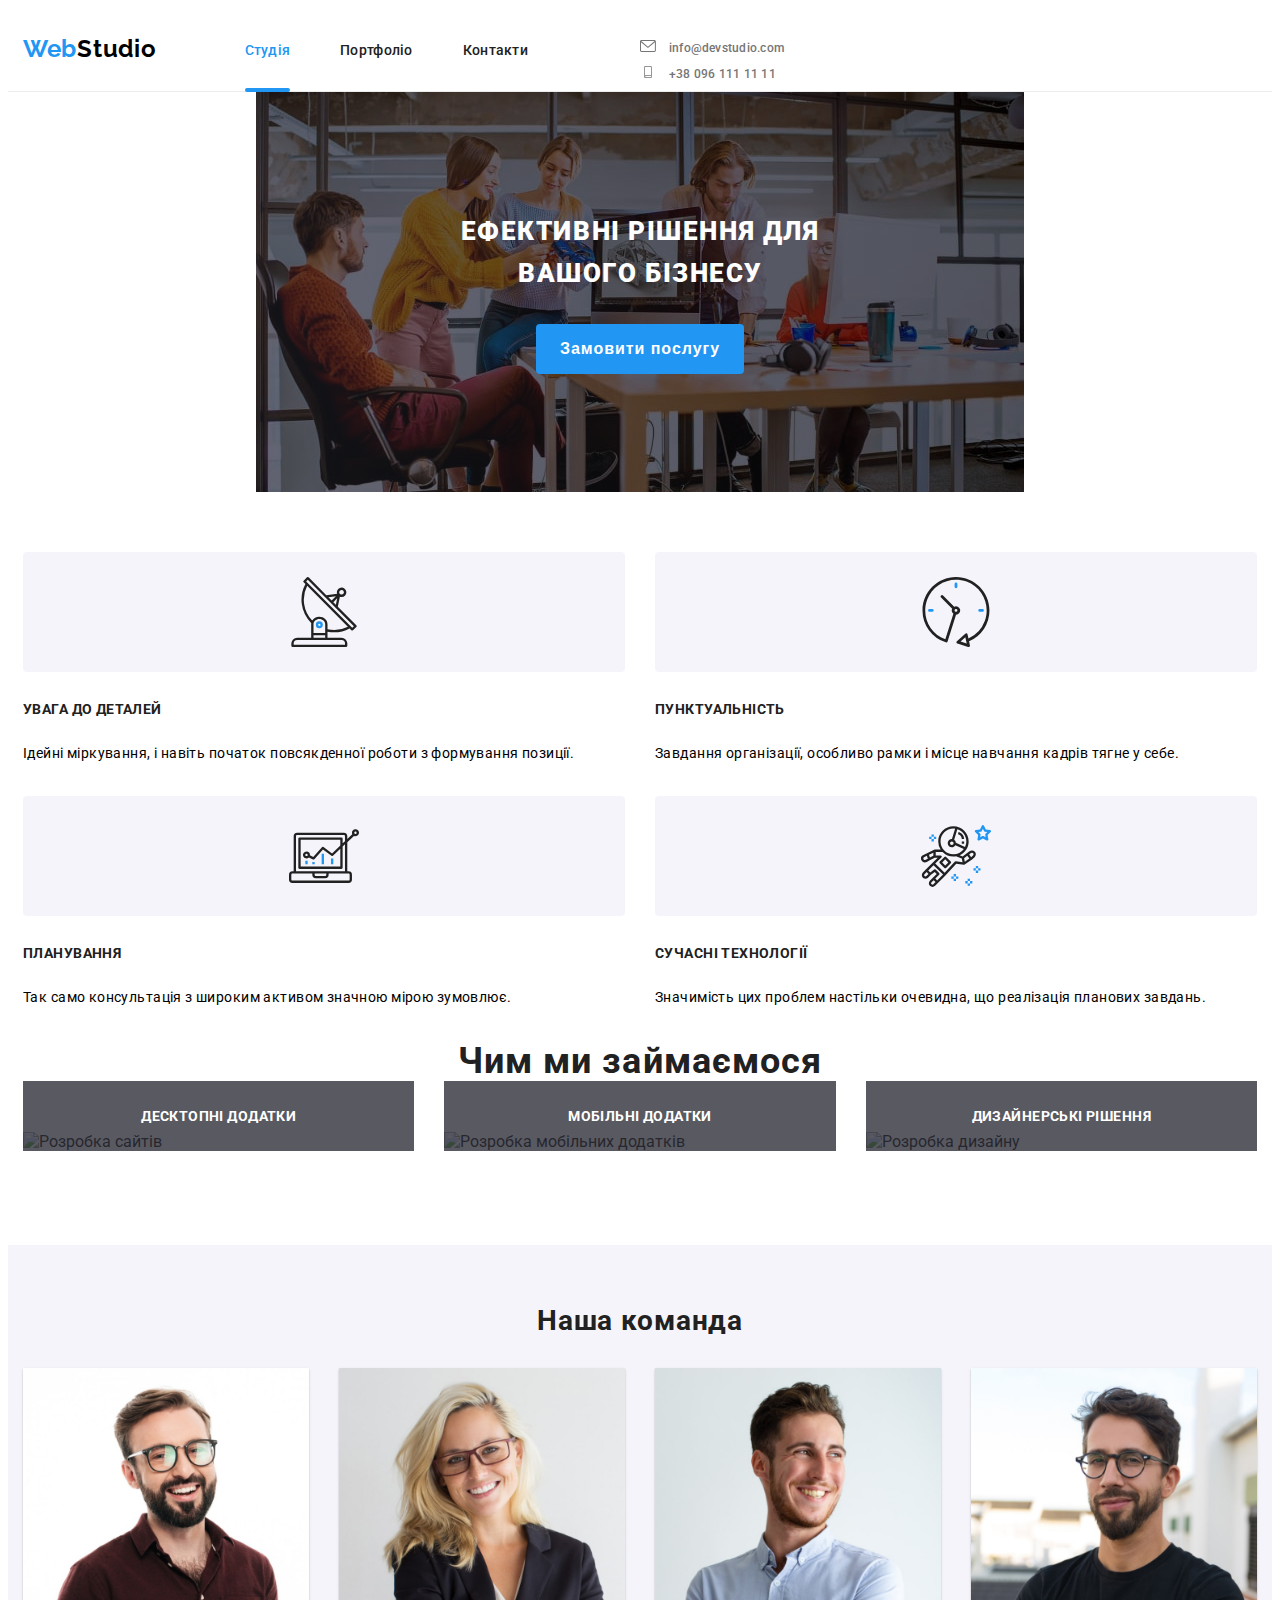
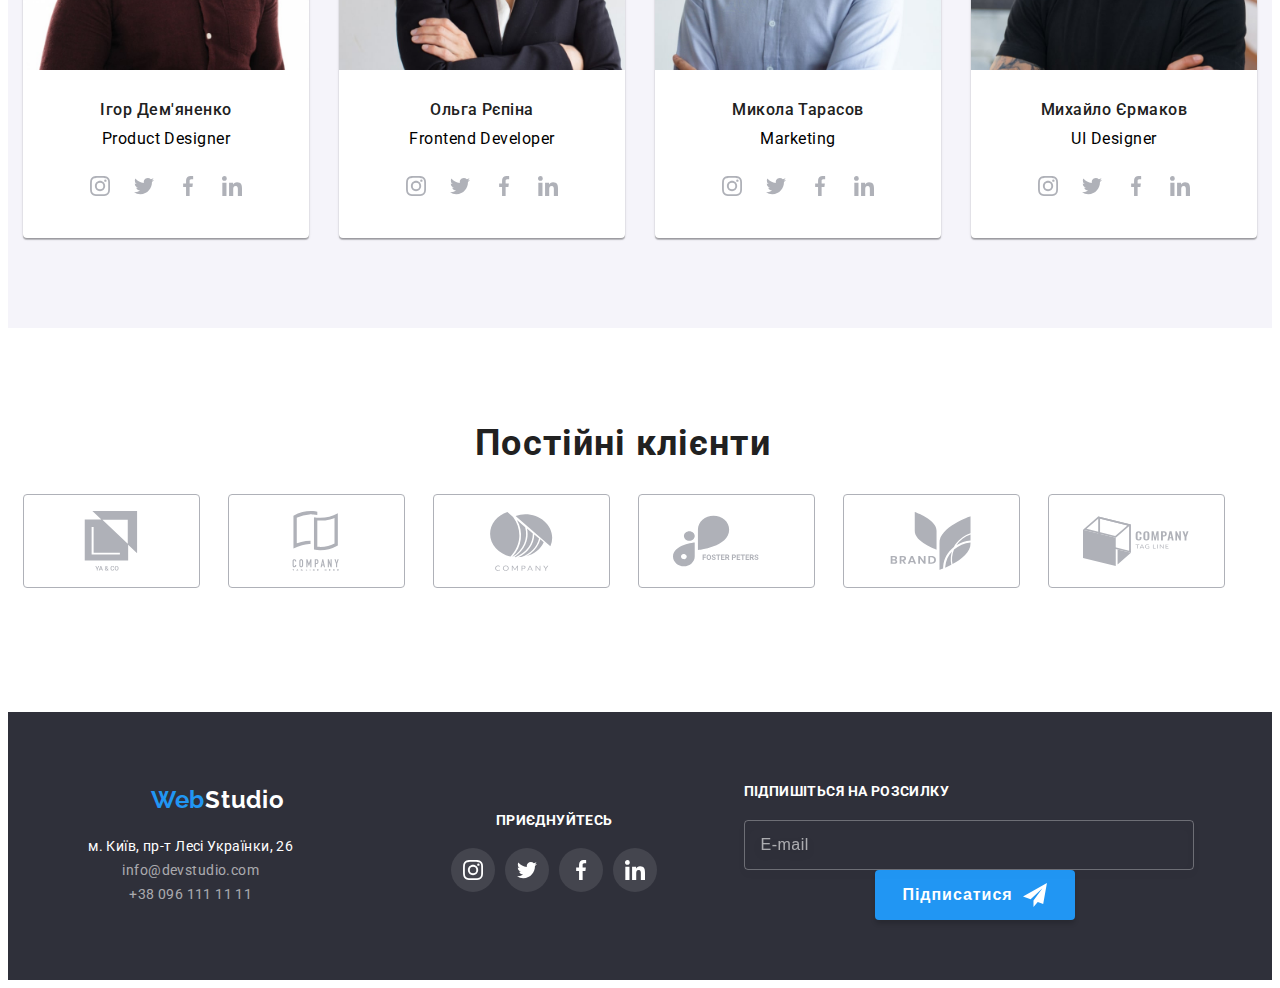
==== commit e74f96aa: "tab" ====
--- a/index.html
+++ b/index.html
@@ -75,7 +75,7 @@
     </header>
     <main>
       <section class="hero">
-        <div class="hero__container container">
+        <div class="hero__container">
           <h1 class="hero__title">Ефективні рішення для вашого бізнесу</h1>
           <button type="button" class="hero__btn" data-modal-open>
             Замовити послугу
--- a/css/main.min.css
+++ b/css/main.min.css
@@ -1 +1 @@
-body{font-family:"Roboto"}.list{list-style-type:none}.container{padding:0px 15px}h1,h2,h3,h4,h5,h6,p,ul,a{margin:0;padding:0}.benefits__hidden-title,.portfolio__hidden-title{position:absolute;width:1px;height:1px;margin:-1px;border:0;padding:0;white-space:nowrap;-webkit-clip-path:inset(100%);clip-path:inset(100%);clip:rect(0 0 0 0);overflow:hidden}.logo{font-family:"Raleway";font-style:normal;font-weight:700;font-size:24px;line-height:1.19;letter-spacing:.03em;text-decoration:none;color:#000;margin:16px auto 16px 0}.first-logo-part{color:#2196f3}.footer__logo{color:#fff}.footer__logo-container{width:100%}.header{border-bottom:solid 1px #ececec}@media screen and (max-width: 767px){.header{height:60px;max-width:480px}}.header__container{display:flex;align-items:center}.menu-button{display:inline-block;margin:0;padding:0;border:none;background-color:rgba(0,0,0,0);cursor:pointer}.menu-button .icon-close-menu{display:none}.menu-button.is-open .icon-close-menu{display:block}.menu-button.is-open .icon-menu{display:none}.navigation-container-mob{display:none}.menu-button.is-open+.navigation-container-mob{position:absolute;top:0;left:0;display:block;width:100%;background-color:#fff}.heder_menu-context-container{margin:48px 40px}@media screen and (max-width: 767px){.header__contacts-conteiner a svg{display:none}}.navigation__list{margin-top:16px;margin-bottom:306px}.menu-button{position:absolute;right:10px;top:center;z-index:1}.menu-button svg{fill:#212121}.menu-button:hover svg,.menu-button:focus svg{fill:#2196f3}.navigation__item{position:relative;padding:32px 0}.navigation__item>a{text-decoration:none;font-family:inherit;font-weight:500;font-size:40px;line-height:47px;letter-spacing:.02em;color:#212121;transition:color 250ms cubic-bezier(0.4, 0, 0.2, 1)}.navigation__item>a:focus,.navigation__item>a:hover,.navigation__item>a:active,.navigation__item.active>a{color:#2196f3}.header__contacts-conteiner{display:flex;flex-wrap:wrap;align-items:center;margin-left:auto;padding-top:32px;padding-bottom:32px}.header__contacts-conteiner>a{display:block;align-items:center;text-decoration:none;font-weight:500;font-size:24px;line-height:1.14;letter-spacing:.02em;font-family:inherit;color:#757575;transition:color 250ms cubic-bezier(0.4, 0, 0.2, 1);padding-bottom:32px}.header__contacts-conteiner>a:focus,.header__contacts-conteiner>a:hover{color:#2196f3}.header__contacts-conteiner a:last-child{order:-1;width:100%;font-size:34px;line-height:40px;letter-spacing:.02em;color:#2196f3}.header__contacts-conteiner a svg{width:16px;height:12px;margin-right:10px;fill:#757575}.header__contacts-conteiner a:hover svg,.header__contacts-conteiner a:focus svg{fill:#2196f3;transition:fill 250ms cubic-bezier(0.4, 0, 0.2, 1)}.heder_social-links-list{display:flex}.heder_social-links-list a{text-decoration:none;font-family:"Roboto";font-style:normal;font-weight:500;font-size:18px;line-height:1.22em;letter-spacing:.02em;color:#2196f3;padding:10px}.heder_social-links-list>li:not(:last-child){border-right:1px solid rgba(33,33,33,.2);margin-right:10px}.hero{display:flex;align-items:center;justify-content:center;background-color:#2f303a;background-image:linear-gradient(to right, rgba(47, 48, 58, 0.4), rgba(0, 0, 0, 0.4)),url(../images/background-img-mob.jpg);background-repeat:no-repeat;background-size:cover;max-width:480px;min-height:400px;margin:0 auto;background-position:center}@media(min-device-pixel-ratio: 2),(-webkit-min-device-pixel-ratio: 2){.hero{background-image:linear-gradient(to right, rgba(47, 48, 58, 0.4), rgba(0, 0, 0, 0.4)),url(../images/background-img-mob2x.jpg)}}.hero__container{display:flex;flex-wrap:wrap;justify-content:center;align-items:center;max-width:360px;height:164px}.hero__title{font-style:normal;font-weight:900;font-size:26px;line-height:1.62;text-align:center;letter-spacing:.06em;text-transform:uppercase;color:#fff;margin-bottom:30px}.hero__btn{background-color:#2196f3;font-style:normal;font-weight:700;font-size:16px;line-height:1.88;display:flex;align-items:center;text-align:center;letter-spacing:.06em;cursor:pointer;color:#fff;border-radius:4px;border:none;padding:10px 24px;transition:background-color 250ms cubic-bezier(0.4, 0, 0.2, 1)}.hero__btn:hover,.hero__btn:focus{background-color:#188ce8}.benefits{margin-top:60px}.benefits__list{display:flex;flex-wrap:wrap;align-content:center}.benefits__item{width:100%}.benefits__icon-container{display:flex;justify-content:center;align-items:center;min-height:120px;text-align:center;margin-bottom:30px;background-color:#f5f4fa;border-radius:4px}.benefits__icon{width:70px;height:70px}.benefits__sub-title{text-align:center;font-size:14px;line-height:1.14;letter-spacing:.03em;text-transform:uppercase;color:#212121;margin-bottom:24px}.benefits__descriptions{font-weight:400;font-size:14px;line-height:1.71;letter-spacing:.03em}@media screen and (max-width: 1200px){.engagement{display:none}}.engagement{padding-bottom:94px}.engagement__title{font-size:36px;line-height:1.17;text-align:center;letter-spacing:.03em;color:#212121;width:100%;margin-bottom:50px}.engagement__list{display:flex}.engagement__item{width:calc((100% - 60px)/3)}.engagement__item:not(:last-child){margin-right:30px}.engagment__item-container{position:relative}.engagment__item-container img{display:block}.engagement__text{font-size:14px;line-height:16px;text-align:center;letter-spacing:.03em;text-transform:uppercase;color:#fff;width:100%;padding-top:27px;padding-bottom:27px;background:rgba(47,48,58,.8);position:absolute;bottom:0px}.team{padding-top:60px;padding-bottom:94px;background-color:#f5f4fa}.team__title{font-size:28px;line-height:1.17;text-align:center;letter-spacing:.03em;color:#212121;width:100%;margin-bottom:30px}.team__list{display:flex;flex-wrap:wrap;align-items:center;justify-content:center}.team__item{width:100%;box-shadow:0px 1px 3px rgba(0,0,0,.12),0px 1px 1px rgba(0,0,0,.14),0px 2px 1px rgba(0,0,0,.2);border-radius:0px 0px 4px 4px;background-color:#fff}.team__item img{display:block}.team__members-container{padding-top:30px;padding-bottom:16px}.team__member-name{font-weight:500;font-size:16px;line-height:1.19;text-align:center;letter-spacing:.03em;color:#212121;margin-bottom:10px}.team__member{font-size:16px;line-height:1.19;text-align:center;letter-spacing:.03em}.links-list{display:flex;justify-content:center;align-items:center;padding-left:32px;padding-right:32px;padding-bottom:30px}.links-list li:not(:last-child) a{margin-right:10px}.links-list__links{display:flex;justify-content:center;align-items:center;border-radius:50%;width:44px;height:44px;transition:background-color 250ms cubic-bezier(0.4, 0, 0.2, 1)}.links-list__links:hover,.links-list__links:focus{background-color:#2196f3}.links-list__links:hover .links-list__icon,.links-list__links:focus .links-list__icon{fill:#fff}.links-list__links .links-list__icon{display:inline-block;width:20px;height:20px;fill:#afb1b8;transition:fill 250ms cubic-bezier(0.4, 0, 0.2, 1)}.pictures-list{background-color:#fff;padding-top:94px;padding-bottom:94px}.pictures-list__container{max-width:1200px}.pictures-list__container .pictures-list__list{display:flex;justify-content:space-between;align-items:center}.pictures-list__container .pictures-list__items{width:calc((100% - 150px)/6)}.pictures-list__title{font-size:36px;line-height:42px;text-align:center;letter-spacing:.03em;color:#212121;margin-bottom:50px}.pictures-list__items:not(:last-child){margin-right:30px}.pictures-list__items .pictures-list__link{display:flex;justify-content:center;align-items:center;width:100%;height:92px;border:1px solid #afb1b8;border-radius:4px;cursor:pointer;transition:border-color 250ms cubic-bezier(0.4, 0, 0.2, 1)}.pictures-list__items .pictures-list__link:hover,.pictures-list__items .pictures-list__link:focus{border-color:#2196f3}.pictures-list__logo{width:106px;height:60px;fill:#afb1b8;transition:fill 250ms cubic-bezier(0.4, 0, 0.2, 1)}.pictures-list__link:hover .pictures-list__logo,.pictures-list__link:focus .pictures-list__logo{fill:#2196f3}.footer{background-color:#2f303a;border:solid 0px rgba(0,0,0,0);padding-top:60px;padding-bottom:60px}.footer__main-container{display:flex}.footer__container{display:flex;flex-wrap:wrap;width:25%}.footer__address-container{padding-top:20px;margin-right:70px}.footer__contacts{text-decoration:none;font-family:inherit;font-style:normal;font-size:14px;line-height:1.71;letter-spacing:.03em;color:rgba(255,255,255,.6)}.footer-adress__white-text{color:#fff}.footer-adress__white-text .footer-address__item:not(:last-child){margin-bottom:9px}.footer__social-links-container{padding:0 20px;width:25%}.footer__title{font-size:14px;line-height:16px;letter-spacing:.03em;text-transform:uppercase;color:#fff;margin-top:12px;margin-bottom:20px}.footer__social-links-list{display:flex;justify-content:start;align-items:center}.footer__social-links-list li:not(:last-child) a{margin-right:10px}.footer__social-links{display:flex;justify-content:center;align-items:center;border-radius:50%;width:44px;height:44px;background-color:rgba(255,255,255,.1);transition:background-color 250ms cubic-bezier(0.4, 0, 0.2, 1)}.footer__social-links:hover,.footer__social-links:focus{background-color:#2196f3}.footer__social-links__icon{display:inline-block;width:20px;height:20px;fill:#fff}.footer-social-links:hover .footer__social-links__icon,.footer-social-links:focus .footer__social-links__icon{fill:#fff}.sign-up-form{width:50%;display:flex;align-items:end;align-self:start;padding:0 15px}.sign-up-form__header{display:inherit;width:100%;font-weight:700;font-size:14px;line-height:1.14em;letter-spacing:.03em;text-transform:uppercase;color:#fff;margin-bottom:20px;margin-top:12px}.sign-up-form__label>input{box-sizing:border-box;height:50px;border:1px solid rgba(255,255,255,.3);outline:none;filter:drop-shadow(0px 4px 4px rgba(0, 0, 0, 0.15));border-radius:4px;background-color:rgba(0,0,0,0);margin-right:12px;width:100%;padding:15px 16px;color:#fff}.sign-up-form__label>input::-moz-placeholder{font-weight:400;font-size:16px;line-height:1.25em;letter-spacing:.03em;color:rgba(255,255,255,.6)}.sign-up-form__label>input:-ms-input-placeholder{font-weight:400;font-size:16px;line-height:1.25em;letter-spacing:.03em;color:rgba(255,255,255,.6)}.sign-up-form__label>input::placeholder{font-weight:400;font-size:16px;line-height:1.25em;letter-spacing:.03em;color:rgba(255,255,255,.6)}.sign-up-form__btn{display:flex;align-items:center;cursor:pointer;background:#2196f3;box-shadow:0px 4px 4px rgba(0,0,0,.15);border-radius:4px;border:none;width:200px;height:50px;font-weight:700;font-size:16px;line-height:1.88em;text-align:center;letter-spacing:.06em;color:#fff;padding:10px 28px;margin-left:12px}.sign-up-form__icon-send{width:24px;height:24px;margin-left:10px}.backdrop{position:fixed;top:0;left:0;width:100%;height:100%;background-color:rgba(0,0,0,.2);z-index:1;transition:opacity 300ms linear,visibility 300ms linear}.backdrop.is-hidden{opacity:0;pointer-events:none;visibility:hidden}.modal-window{position:absolute;top:50%;left:50%;width:528px;height:582px;background:#fff;box-shadow:0px 1px 3px rgba(0,0,0,.12),0px 1px 1px rgba(0,0,0,.14),0px 2px 1px rgba(0,0,0,.2);border-radius:4px;transform:translate(-50%, -50%) scale(1);transition:transform 300ms;padding:40px}.backdrop.is-hidden .modal-window{transform:translate(-50%, -50%) scale(0)}.close-btn{position:absolute;top:8px;right:8px;width:30px;height:30px;display:flex;align-items:center;justify-content:center;background-color:#fff;border-color:rgba(0,0,0,.1);border-radius:50%;cursor:pointer}.close-btn svg{fill:#000;background-color:#fff;width:18px;height:18px;transition:fill 250ms cubic-bezier(0.4, 0, 0.2, 1)}.close-btn:hover svg,.close-btn:focus svg{fill:#2196f3}.modal-window-title{font-weight:700;font-size:20px;line-height:23px;text-align:center;letter-spacing:.03em;color:#212121;margin-bottom:12px}.form__client-info-block{position:relative;display:flex;flex-wrap:wrap;justify-content:flex-start;align-items:end;width:100%;margin-bottom:10px}.form__client-info-block input{box-sizing:border-box;width:100%;height:40px;border:1px solid rgba(33,33,33,.2);border-radius:4px;padding:10px 42px;transition:border 250ms cubic-bezier(0.4, 0, 0.2, 1);outline:none}.form__client-info-block input:focus{border:1px solid #2196f3}.form__label{font-weight:400;font-size:12px;letter-spacing:.01em;color:#757575;width:100%;margin-bottom:4px}.form__icon{width:18px;height:18px;position:absolute;bottom:11px;left:12px;fill:#212121;transition:fill 250ms cubic-bezier(0.4, 0, 0.2, 1)}.form__client-info-block>input:focus+.form__icon{fill:#2196f3}.form__coment{padding:12px 16px;resize:none;width:100%;height:120px;border:1px solid rgba(33,33,33,.2);border-radius:4px;margin-bottom:20px;margin-top:4px;transition:border 250ms cubic-bezier(0.4, 0, 0.2, 1);outline:none}.form__coment:focus{border-color:#2196f3}.form__checkbox-text{display:flex;align-items:center;justify-content:center;font-weight:400;font-size:14px;line-height:1em;letter-spacing:.03em;color:#757575;cursor:pointer}.form__checkbox-text input{position:absolute;width:1px;height:1px;margin:-1px;border:0;padding:0;white-space:nowrap;-webkit-clip-path:inset(100%);clip-path:inset(100%);clip:rect(0 0 0 0);overflow:hidden;opacity:0;outline:none}.form__checkbox-text svg{cursor:pointer;width:16px;height:15px;margin-right:8px;fill:rgba(0,0,0,0);border:2px solid #212121;display:flex;border-radius:4px;align-items:center;justify-content:center;transition:fill 250ms cubic-bezier(0.4, 0, 0.2, 1)}.form__checkbox-text>input:checked+svg{fill:#fff;color:#fff;background-color:#2196f3;border-color:#2196f3}.form__conditions{cursor:pointer;color:#2196f3;text-decoration:none;border-bottom:1px solid #2196f3;font-size:14px;line-height:1em;padding-left:4px}.form>button{cursor:pointer;position:absolute;bottom:40px;left:50%;transform:translateX(-50%);text-align:center;padding:10px 52px;background-color:#2196f3;box-shadow:0px 4px 4px rgba(0,0,0,.15);border-radius:4px;border:none;font-weight:700;font-size:16px;line-height:1.88em;letter-spacing:.06em;color:#fff;margin-top:30px;transition:background-color 250ms cubic-bezier(0.4, 0, 0.2, 1),box-shadow 250ms cubic-bezier(0.4, 0, 0.2, 1)}.form>button:focus,.form>button:hover{background-color:#188ce8;box-shadow:0px 4px 4px rgba(0,0,0,.15)}.portfolio{padding-top:94px;padding-bottom:94px}.portfolio__nav{display:flex;justify-content:center;margin-bottom:50px}.portfolio__nav .portfolio__nav-link:not(:last-child){margin-right:8px}.portfolio__nav-link>button{font-family:inherit;font-weight:500;font-size:16px;line-height:1.62;text-align:center;letter-spacing:.03em;color:var(--main-h-color);background-color:#f5f4fa;padding:6px 22px;border-radius:4px;border:none;cursor:pointer;transition:background-color 250ms cubic-bezier(0.4, 0, 0.2, 1),color 250ms cubic-bezier(0.4, 0, 0.2, 1),box-shadow 250ms cubic-bezier(0.4, 0, 0.2, 1)}.portfolio__nav-link>button:hover,.portfolio__nav-link>button:focus{background-color:#2196f3;color:#fff;box-shadow:0px 3px 1px rgba(0,0,0,.1),0px 1px 2px rgba(0,0,0,.08),0px 2px 2px rgba(0,0,0,.12)}.portfolio__item img{display:block}.portfolio__items-container{padding:20px 24px;border:1px solid #eee;background:#fff}.portfolio__list{display:flex;flex-wrap:wrap;justify-content:space-between}.portfolio__item{display:inline-block;width:calc((100% - 60px)/3);transition:box-shadow 250ms cubic-bezier(0.4, 0, 0.2, 1)}.portfolio__item:hover{box-shadow:0px 1px 1px rgba(0,0,0,.12),0px 4px 4px rgba(0,0,0,.06),1px 4px 6px rgba(0,0,0,.16)}.portfolio__item:not(:nth-child(3n)){margin-right:30px}.portfolio__item:not(:nth-last-child(-n+3)){margin-bottom:30px}.portfolio__name{font-size:18px;line-height:2;letter-spacing:.06em;color:var(--main-h-color);margin-bottom:4px}.portfolio__description{font-size:16px;line-height:1.88;letter-spacing:.03em}.portfolio__img-p-wrap{position:relative;overflow:hidden}.portfolio__overlay{content:"";position:absolute;background-color:#2196f3;width:100%;height:100%;top:0;left:0;transform:translateY(100%);transition:transform 250ms ease}.portfolio__item:hover .portfolio__overlay{transform:translateY(0)}.portfolio__hover-text{font-weight:400;font-size:18px;line-height:1.56em;letter-spacing:.03em;color:#fff;padding:64px 24px}/*# sourceMappingURL=main.min.css.map */+body{font-family:"Roboto"}.list{list-style-type:none}.container{padding:0px 15px}h1,h2,h3,h4,h5,h6,p,ul,a{margin:0;padding:0}.benefits__hidden-title,.portfolio__hidden-title{position:absolute;width:1px;height:1px;margin:-1px;border:0;padding:0;white-space:nowrap;-webkit-clip-path:inset(100%);clip-path:inset(100%);clip:rect(0 0 0 0);overflow:hidden}.logo{font-family:"Raleway";font-style:normal;font-weight:700;font-size:24px;line-height:1.19;letter-spacing:.03em;text-decoration:none;color:#000;margin:16px auto 16px 0}.first-logo-part{color:#2196f3}.footer__logo{color:#fff}.footer__logo-container{width:100%;display:inline-block;text-align:center}@media screen and (min-width: 768px){.logo{margin-right:88px}.footer__logo-container{margin-bottom:0;margin-left:36px}}.header{border-bottom:solid 1px #ececec}@media screen and (max-width: 767px){.header{height:60px;max-width:480px}}.header__container{display:flex;align-items:center}.menu-button{display:inline-block;margin:0;padding:0;border:none;background-color:rgba(0,0,0,0);cursor:pointer}.menu-button .icon-close-menu{display:none}.menu-button.is-open .icon-close-menu{display:block}.menu-button.is-open .icon-menu{display:none}.navigation-container-mob{display:none}.menu-button.is-open+.navigation-container-mob{position:absolute;top:0;left:0;display:block;width:100%;background-color:#fff}.heder_menu-context-container{margin-top:48px;margin-left:40px}@media screen and (max-width: 767px){.header__contacts-conteiner a svg{display:none}}.navigation__list{margin-bottom:306px}.menu-button{position:absolute;right:10px;top:center;z-index:1}.menu-button svg{fill:#212121}.menu-button:hover svg,.menu-button:focus svg{fill:#2196f3}.heder_menu-context-container{margin-top:48px;margin-left:40px}.navigation__item{position:relative;padding-bottom:32px}.navigation__item>a{text-decoration:none;font-family:inherit;font-weight:500;font-size:40px;line-height:47px;letter-spacing:.02em;color:#212121;transition:color 250ms cubic-bezier(0.4, 0, 0.2, 1)}.navigation__item>a:focus,.navigation__item>a:hover,.navigation__item>a:active,.navigation__item.active>a{color:#2196f3}.header__contacts-conteiner{display:flex;flex-wrap:wrap;align-items:center;margin-left:auto;padding-top:32px;padding-bottom:32px}.header__contacts-conteiner>a{display:block;align-items:center;text-decoration:none;font-weight:500;font-size:24px;line-height:1.14;letter-spacing:.02em;font-family:inherit;color:#757575;transition:color 250ms cubic-bezier(0.4, 0, 0.2, 1);padding-bottom:32px}.header__contacts-conteiner>a:focus,.header__contacts-conteiner>a:hover{color:#2196f3}.header__contacts-conteiner a:last-child{order:-1;width:100%;font-size:34px;line-height:40px;letter-spacing:.02em;color:#2196f3}.header__contacts-conteiner a svg{width:16px;height:12px;margin-right:10px;fill:#757575}.header__contacts-conteiner a:hover svg,.header__contacts-conteiner a:focus svg{fill:#2196f3;transition:fill 250ms cubic-bezier(0.4, 0, 0.2, 1)}.heder_social-links-list{display:flex;margin-bottom:48px}.heder_social-links-list a{text-decoration:none;font-family:"Roboto";font-style:normal;font-weight:500;font-size:18px;line-height:1.22em;letter-spacing:.02em;color:#2196f3;padding:10px}.heder_social-links-list>li:not(:last-child){border-right:1px solid rgba(33,33,33,.2);margin-right:10px}@media screen and (min-width: 768px){.menu-button{display:none}.heder_social-links-container{display:none}.navigation-container-mob{display:flex}.navigation__list{display:flex;align-items:center;margin-bottom:0}.heder_menu-context-container{display:flex;align-content:center;justify-content:space-between;margin-top:32px;margin-left:0}.navigation__item>a{font-size:14px;line-height:1.14em}.navigation__item:not(:last-child){margin-right:50px}.navigation__item.active::after,.navigation__item>a:active::after{content:"";width:100%;height:4px;position:absolute;bottom:-1px;left:0;background-color:#2196f3;border-radius:2px}.header__contacts-conteiner{width:30%;padding-top:0;padding-bottom:0;display:flex;flex-wrap:wrap;justify-content:start}.header__contacts-conteiner>a{flex-wrap:wrap;justify-content:center;font-size:12px;line-height:1.17em;padding-bottom:10px}.header__contacts-conteiner a:last-child{order:1;font-size:12px;line-height:1.17em;color:#757575;width:auto}.header__contacts-conteiner a:last-child:hover,.header__contacts-conteiner a:last-child:focus{color:#2196f3}}.hero{display:flex;align-items:center;justify-content:center;background-color:#2f303a;background-image:linear-gradient(to right, rgba(47, 48, 58, 0.4), rgba(0, 0, 0, 0.4)),url(../images/background-img-mob.jpg);background-repeat:no-repeat;background-size:cover;max-width:480px;min-height:400px;margin:0 auto;background-position:center}@media(min-device-pixel-ratio: 2),(-webkit-min-device-pixel-ratio: 2){.hero{background-image:linear-gradient(to right, rgba(47, 48, 58, 0.4), rgba(0, 0, 0, 0.4)),url(../images/background-img-mob2x.jpg)}}.hero__container{display:flex;flex-wrap:wrap;justify-content:center;align-items:center;max-width:360px;height:164px}.hero__title{font-style:normal;font-weight:900;font-size:26px;line-height:1.62;text-align:center;letter-spacing:.06em;text-transform:uppercase;color:#fff;margin-bottom:30px}.hero__btn{background-color:#2196f3;font-style:normal;font-weight:700;font-size:16px;line-height:1.88;display:flex;align-items:center;text-align:center;letter-spacing:.06em;cursor:pointer;color:#fff;border-radius:4px;border:none;padding:10px 24px;transition:background-color 250ms cubic-bezier(0.4, 0, 0.2, 1)}.hero__btn:hover,.hero__btn:focus{background-color:#188ce8}@media screen and (min-width: 768px){.hero{background-image:linear-gradient(to right, rgba(47, 48, 58, 0.4), rgba(0, 0, 0, 0.4)),url(../images/background-img-tab.jpg);max-width:768px}}@media screen and (min-width: 768px)and (min-device-pixel-ratio: 2),screen and (min-width: 768px)and (-webkit-min-device-pixel-ratio: 2){.hero{background-image:linear-gradient(to right, rgba(47, 48, 58, 0.4), rgba(0, 0, 0, 0.4)),url(../images/background-img-tab@2x.jpg)}}.benefits{margin-top:60px}.benefits__list{display:flex;flex-wrap:wrap;align-content:center}.benefits__item{width:100%}.benefits__icon-container{display:flex;justify-content:center;align-items:center;min-height:120px;text-align:center;margin-bottom:30px;background-color:#f5f4fa;border-radius:4px}.benefits__icon{width:70px;height:70px}.benefits__sub-title{text-align:center;font-size:14px;line-height:1.14;letter-spacing:.03em;text-transform:uppercase;color:#212121;margin-bottom:24px}.benefits__descriptions{font-weight:400;font-size:14px;line-height:1.71;letter-spacing:.03em}@media screen and (min-width: 768px){.benefits__item{width:calc((100% - 30px)/2);margin-bottom:30px}.benefits__item:nth-child(2n+1){margin-right:30px}.benefits__sub-title{text-align:left}}@media screen and (max-width: 1200px){.engagement{display:none}}.engagement{padding-bottom:94px}.engagement__title{font-size:36px;line-height:1.17;text-align:center;letter-spacing:.03em;color:#212121;width:100%;margin-bottom:50px}.engagement__list{display:flex}.engagement__item{width:calc((100% - 60px)/3)}.engagement__item:not(:last-child){margin-right:30px}.engagment__item-container{position:relative}.engagment__item-container img{display:block}.engagement__text{font-size:14px;line-height:16px;text-align:center;letter-spacing:.03em;text-transform:uppercase;color:#fff;width:100%;padding-top:27px;padding-bottom:27px;background:rgba(47,48,58,.8);position:absolute;bottom:0px}.team{padding-top:60px;padding-bottom:94px;background-color:#f5f4fa}.team__title{font-size:28px;line-height:1.17;text-align:center;letter-spacing:.03em;color:#212121;width:100%;margin-bottom:30px}.team__list{display:flex;flex-wrap:wrap;align-items:center;justify-content:center}.team__item{width:100%;box-shadow:0px 1px 3px rgba(0,0,0,.12),0px 1px 1px rgba(0,0,0,.14),0px 2px 1px rgba(0,0,0,.2);border-radius:0px 0px 4px 4px;background-color:#fff}.team__item img{display:block}.team__item:not(:last-child){margin-bottom:30px}.team__members-container{padding-top:30px;padding-bottom:16px}.team__member-name{font-weight:500;font-size:16px;line-height:1.19;text-align:center;letter-spacing:.03em;color:#212121;margin-bottom:10px}.team__member{font-size:16px;line-height:1.19;text-align:center;letter-spacing:.03em}.links-list{display:flex;justify-content:center;align-items:center;padding-left:32px;padding-right:32px;padding-bottom:30px}.links-list__links{display:flex;justify-content:center;align-items:center;border-radius:50%;width:44px;height:44px;transition:background-color 250ms cubic-bezier(0.4, 0, 0.2, 1)}.links-list__links:hover,.links-list__links:focus{background-color:#2196f3}.links-list__links:hover .links-list__icon,.links-list__links:focus .links-list__icon{fill:#fff}.links-list__links .links-list__icon{display:inline-block;width:20px;height:20px;fill:#afb1b8;transition:fill 250ms cubic-bezier(0.4, 0, 0.2, 1)}@media screen and (min-width: 768px){.team{padding-bottom:60px}.team__item{width:calc((100% - 30px)/2);margin-bottom:30px;overflow:hidden}.team__item:nth-child(2n+1){margin-right:30px}.team__item>img{display:block;width:100%}}@media screen and (min-width: 1200px){.team__item{width:calc((100% - 90px)/4)}.team__list .team__item:not(:last-child){margin-right:30px}}.pictures-list{background-color:#fff;padding-top:60px;padding-bottom:30px}.pictures-list__container{max-width:480px}.pictures-list__container .pictures-list__list{display:flex;flex-wrap:wrap;justify-content:space-between;align-items:center}.pictures-list__items{width:calc((100% - 60px)/2);margin-bottom:30px}.pictures-list__title{font-size:28px;line-height:1.18em;text-align:center;letter-spacing:.03em;color:#212121;margin-bottom:50px}.pictures-list__items .pictures-list__link{display:flex;justify-content:center;align-items:center;width:100%;height:92px;border:1px solid #afb1b8;border-radius:4px;cursor:pointer;transition:border-color 250ms cubic-bezier(0.4, 0, 0.2, 1)}.pictures-list__items .pictures-list__link:hover,.pictures-list__items .pictures-list__link:focus{border-color:#2196f3}.pictures-list__items:nth-child(2n+1){margin-right:30px}.pictures-list__logo{width:106px;height:60px;fill:#afb1b8;transition:fill 250ms cubic-bezier(0.4, 0, 0.2, 1)}.pictures-list__link:hover .pictures-list__logo,.pictures-list__link:focus .pictures-list__logo{fill:#2196f3}@media screen and (min-width: 768px){.pictures-list__items:nth-child(2n+1){margin-right:0}.pictures-list__list .pictures-list__items{width:calc((100% - 60px)/3)}.pictures-list__title{margin-bottom:30px}.pictures-list__items:not(:nth-child(3n+3)){margin-right:30px}.pictures-list__container{max-width:768px}}@media screen and (min-width: 1200px){.pictures-list{padding-top:94px;padding-bottom:94px}.pictures-list__items{width:calc((100% - 150px)/6)}.pictures-list__title{font-size:36px;line-height:1.18em}.pictures-list__items:not(:last-child){margin-right:30px}.pictures-list__container{max-width:1200px}.pictures-list__container{max-width:1200px}.pictures-list__list .pictures-list__items{width:calc((100% - 150px)/6)}}.footer{background-color:#2f303a;border:solid 0px rgba(0,0,0,0);padding-top:60px;padding-bottom:60px}.footer__main-container{display:flex;flex-wrap:wrap;align-items:center;justify-content:center}.footer__container{flex-wrap:wrap;width:100%}.footer__address-container{padding-top:28px;margin-bottom:60px;text-align:center}.footer__contacts{text-decoration:none;font-family:inherit;font-style:normal;font-size:14px;line-height:1.71;letter-spacing:.03em;color:rgba(255,255,255,.6)}.footer-adress__white-text{color:#fff}.footer-adress__white-text .footer-address__item:not(:last-child){margin-bottom:9px}.footer__social-links-container{width:100%;margin-bottom:60px;display:flex;flex-wrap:wrap;align-content:center;justify-content:center}.footer__title{font-size:14px;line-height:16px;letter-spacing:.03em;text-transform:uppercase;color:#fff;margin-top:12px;margin-bottom:20px;width:100%;text-align:center}.footer__social-links-list{display:flex;justify-content:start;align-items:center}.footer__social-links-list li:not(:last-child) a{margin-right:10px}.footer__social-links{display:flex;justify-content:center;align-items:center;border-radius:50%;width:44px;height:44px;background-color:rgba(255,255,255,.1);transition:background-color 250ms cubic-bezier(0.4, 0, 0.2, 1)}.footer__social-links:hover,.footer__social-links:focus{background-color:#2196f3}.footer__social-links__icon{display:inline-block;width:20px;height:20px;fill:#fff}.footer-social-links:hover .footer__social-links__icon,.footer-social-links:focus .footer__social-links__icon{fill:#fff}@media screen and (min-width: 768px){.footer__container{width:50%}.footer__social-links-container{width:50%;margin-bottom:102px}}@media screen and (min-width: 1200px){.footer__container{width:25%}.footer__address-container{padding-top:20px;margin-right:70px;margin-bottom:0}.footer__social-links-container{padding:0 20px;width:25%;margin-bottom:0}}.sign-up-form{width:100%;display:flex;flex-wrap:wrap;align-items:center;justify-content:center;align-self:start;padding:0 15px}.sign-up-form__header{display:inherit;text-align:center;width:100%;font-weight:700;font-size:14px;line-height:1.14em;letter-spacing:.03em;text-transform:uppercase;color:#fff;margin-bottom:20px;margin-top:12px}.sign-up-form__label{width:100%}.sign-up-form__label>input{box-sizing:border-box;height:50px;border:1px solid rgba(255,255,255,.3);outline:none;margin-bottom:20px;filter:drop-shadow(0px 4px 4px rgba(0, 0, 0, 0.15));border-radius:4px;background-color:rgba(0,0,0,0);margin-right:12px;width:100%;padding:15px 16px;color:#fff}.sign-up-form__label>input::-moz-placeholder{font-weight:400;font-size:16px;line-height:1.25em;letter-spacing:.03em;color:rgba(255,255,255,.6)}.sign-up-form__label>input:-ms-input-placeholder{font-weight:400;font-size:16px;line-height:1.25em;letter-spacing:.03em;color:rgba(255,255,255,.6)}.sign-up-form__label>input::placeholder{font-weight:400;font-size:16px;line-height:1.25em;letter-spacing:.03em;color:rgba(255,255,255,.6)}.sign-up-form__btn{display:flex;align-items:center;cursor:pointer;background:#2196f3;box-shadow:0px 4px 4px rgba(0,0,0,.15);border-radius:4px;border:none;width:200px;height:50px;font-weight:700;font-size:16px;line-height:1.88em;text-align:center;letter-spacing:.06em;color:#fff;padding:10px 28px;margin-left:12px}.sign-up-form__icon-send{width:24px;height:24px;margin-left:10px}@media screen and (min-width: 768px){.sign-up-form{max-width:450px}.sign-up-form__label>input{width:100%}}@media screen and (min-width: 1200px){.sign-up-form{width:50%;display:flex;align-items:end;align-self:start;padding:0 15px}.sign-up-form__header{text-align:start}.sign-up-form__label>input{margin-bottom:0}}.backdrop{position:fixed;top:0;left:0;width:100%;height:100%;background-color:rgba(0,0,0,.2);z-index:1;transition:opacity 300ms linear,visibility 300ms linear}.backdrop.is-hidden{opacity:0;pointer-events:none;visibility:hidden}.modal-window{position:absolute;top:50%;left:50%;width:100vw;max-width:450px;height:609px;background:#fff;box-shadow:0px 1px 3px rgba(0,0,0,.12),0px 1px 1px rgba(0,0,0,.14),0px 2px 1px rgba(0,0,0,.2);border-radius:4px;transform:translate(-50%, -50%) scale(1);transition:transform 300ms;padding:40px}.backdrop.is-hidden .modal-window{transform:translate(-50%, -50%) scale(0)}.close-btn{position:absolute;top:8px;right:8px;width:30px;height:30px;display:flex;align-items:center;justify-content:center;background-color:#fff;border-color:rgba(0,0,0,.1);border-radius:50%;cursor:pointer}.close-btn svg{fill:#000;background-color:#fff;width:18px;height:18px;transition:fill 250ms cubic-bezier(0.4, 0, 0.2, 1)}.close-btn:hover svg,.close-btn:focus svg{fill:#2196f3}@media screen and (min-width: 1200px){.modal-window{width:528px;height:582px}}.modal-window-title{font-weight:700;font-size:20px;line-height:23px;text-align:center;letter-spacing:.03em;color:#212121;margin-bottom:12px}.form__client-info-block{position:relative;display:flex;flex-wrap:wrap;justify-content:flex-start;align-items:end;width:100%;margin-bottom:10px}.form__client-info-block input{box-sizing:border-box;width:100%;height:40px;border:1px solid rgba(33,33,33,.2);border-radius:4px;padding:10px 42px;transition:border 250ms cubic-bezier(0.4, 0, 0.2, 1);outline:none}.form__client-info-block input:focus{border:1px solid #2196f3}.form__label{font-weight:400;font-size:12px;letter-spacing:.01em;color:#757575;width:100%;margin-bottom:4px}.form__icon{width:18px;height:18px;position:absolute;bottom:11px;left:12px;fill:#212121;transition:fill 250ms cubic-bezier(0.4, 0, 0.2, 1)}.form__client-info-block>input:focus+.form__icon{fill:#2196f3}.form__coment{padding:12px 16px;resize:none;width:100%;height:120px;border:1px solid rgba(33,33,33,.2);border-radius:4px;margin-bottom:20px;margin-top:4px;transition:border 250ms cubic-bezier(0.4, 0, 0.2, 1);outline:none}.form__coment:focus{border-color:#2196f3}.form__checkbox-text{display:flex;align-items:center;justify-content:center;font-weight:400;font-size:12px;line-height:1.17em;letter-spacing:.03em;color:#757575;cursor:pointer}.form__checkbox-text input{position:absolute;width:1px;height:1px;margin:-1px;border:0;padding:0;white-space:nowrap;-webkit-clip-path:inset(100%);clip-path:inset(100%);clip:rect(0 0 0 0);overflow:hidden;opacity:0;outline:none}.form__checkbox-text svg{cursor:pointer;width:16px;height:15px;margin-right:8px;fill:rgba(0,0,0,0);border:2px solid #212121;display:flex;border-radius:4px;align-items:center;justify-content:center;transition:fill 250ms cubic-bezier(0.4, 0, 0.2, 1)}.form__checkbox-text>input:checked+svg{fill:#fff;color:#fff;background-color:#2196f3;border-color:#2196f3}.form__conditions{cursor:pointer;color:#2196f3;text-decoration:none;border-bottom:1px solid #2196f3;font-size:12px;line-height:1.17em;padding-left:4px}@media screen and (min-width: 1200px){.form__checkbox-text,.form__conditions{font-size:12px;line-height:1.17em}}.form>button{cursor:pointer;position:absolute;bottom:40px;left:50%;transform:translateX(-50%);text-align:center;padding:10px 52px;background-color:#2196f3;box-shadow:0px 4px 4px rgba(0,0,0,.15);border-radius:4px;border:none;font-weight:700;font-size:16px;line-height:1.88em;letter-spacing:.06em;color:#fff;margin-top:30px;transition:background-color 250ms cubic-bezier(0.4, 0, 0.2, 1),box-shadow 250ms cubic-bezier(0.4, 0, 0.2, 1)}.form>button:focus,.form>button:hover{background-color:#188ce8;box-shadow:0px 4px 4px rgba(0,0,0,.15)}.portfolio{padding-top:94px;padding-bottom:94px}.portfolio__nav{display:flex;justify-content:center;margin-bottom:50px}.portfolio__nav .portfolio__nav-link:not(:last-child){margin-right:8px}.portfolio__nav-link>button{font-family:inherit;font-weight:500;font-size:16px;line-height:1.62;text-align:center;letter-spacing:.03em;color:var(--main-h-color);background-color:#f5f4fa;padding:6px 22px;border-radius:4px;border:none;cursor:pointer;transition:background-color 250ms cubic-bezier(0.4, 0, 0.2, 1),color 250ms cubic-bezier(0.4, 0, 0.2, 1),box-shadow 250ms cubic-bezier(0.4, 0, 0.2, 1)}.portfolio__nav-link>button:hover,.portfolio__nav-link>button:focus{background-color:#2196f3;color:#fff;box-shadow:0px 3px 1px rgba(0,0,0,.1),0px 1px 2px rgba(0,0,0,.08),0px 2px 2px rgba(0,0,0,.12)}.portfolio__item img{display:block}.portfolio__items-container{padding:20px 24px;border:1px solid #eee;background:#fff}.portfolio__list{display:flex;flex-wrap:wrap;justify-content:space-between}.portfolio__item{display:inline-block;width:calc((100% - 60px)/3);transition:box-shadow 250ms cubic-bezier(0.4, 0, 0.2, 1)}.portfolio__item:hover{box-shadow:0px 1px 1px rgba(0,0,0,.12),0px 4px 4px rgba(0,0,0,.06),1px 4px 6px rgba(0,0,0,.16)}.portfolio__item:not(:nth-child(3n)){margin-right:30px}.portfolio__item:not(:nth-last-child(-n+3)){margin-bottom:30px}.portfolio__name{font-size:18px;line-height:2;letter-spacing:.06em;color:var(--main-h-color);margin-bottom:4px}.portfolio__description{font-size:16px;line-height:1.88;letter-spacing:.03em}.portfolio__img-p-wrap{position:relative;overflow:hidden}.portfolio__overlay{content:"";position:absolute;background-color:#2196f3;width:100%;height:100%;top:0;left:0;transform:translateY(100%);transition:transform 250ms ease}.portfolio__item:hover .portfolio__overlay{transform:translateY(0)}.portfolio__hover-text{font-weight:400;font-size:18px;line-height:1.56em;letter-spacing:.03em;color:#fff;padding:64px 24px}/*# sourceMappingURL=main.min.css.map */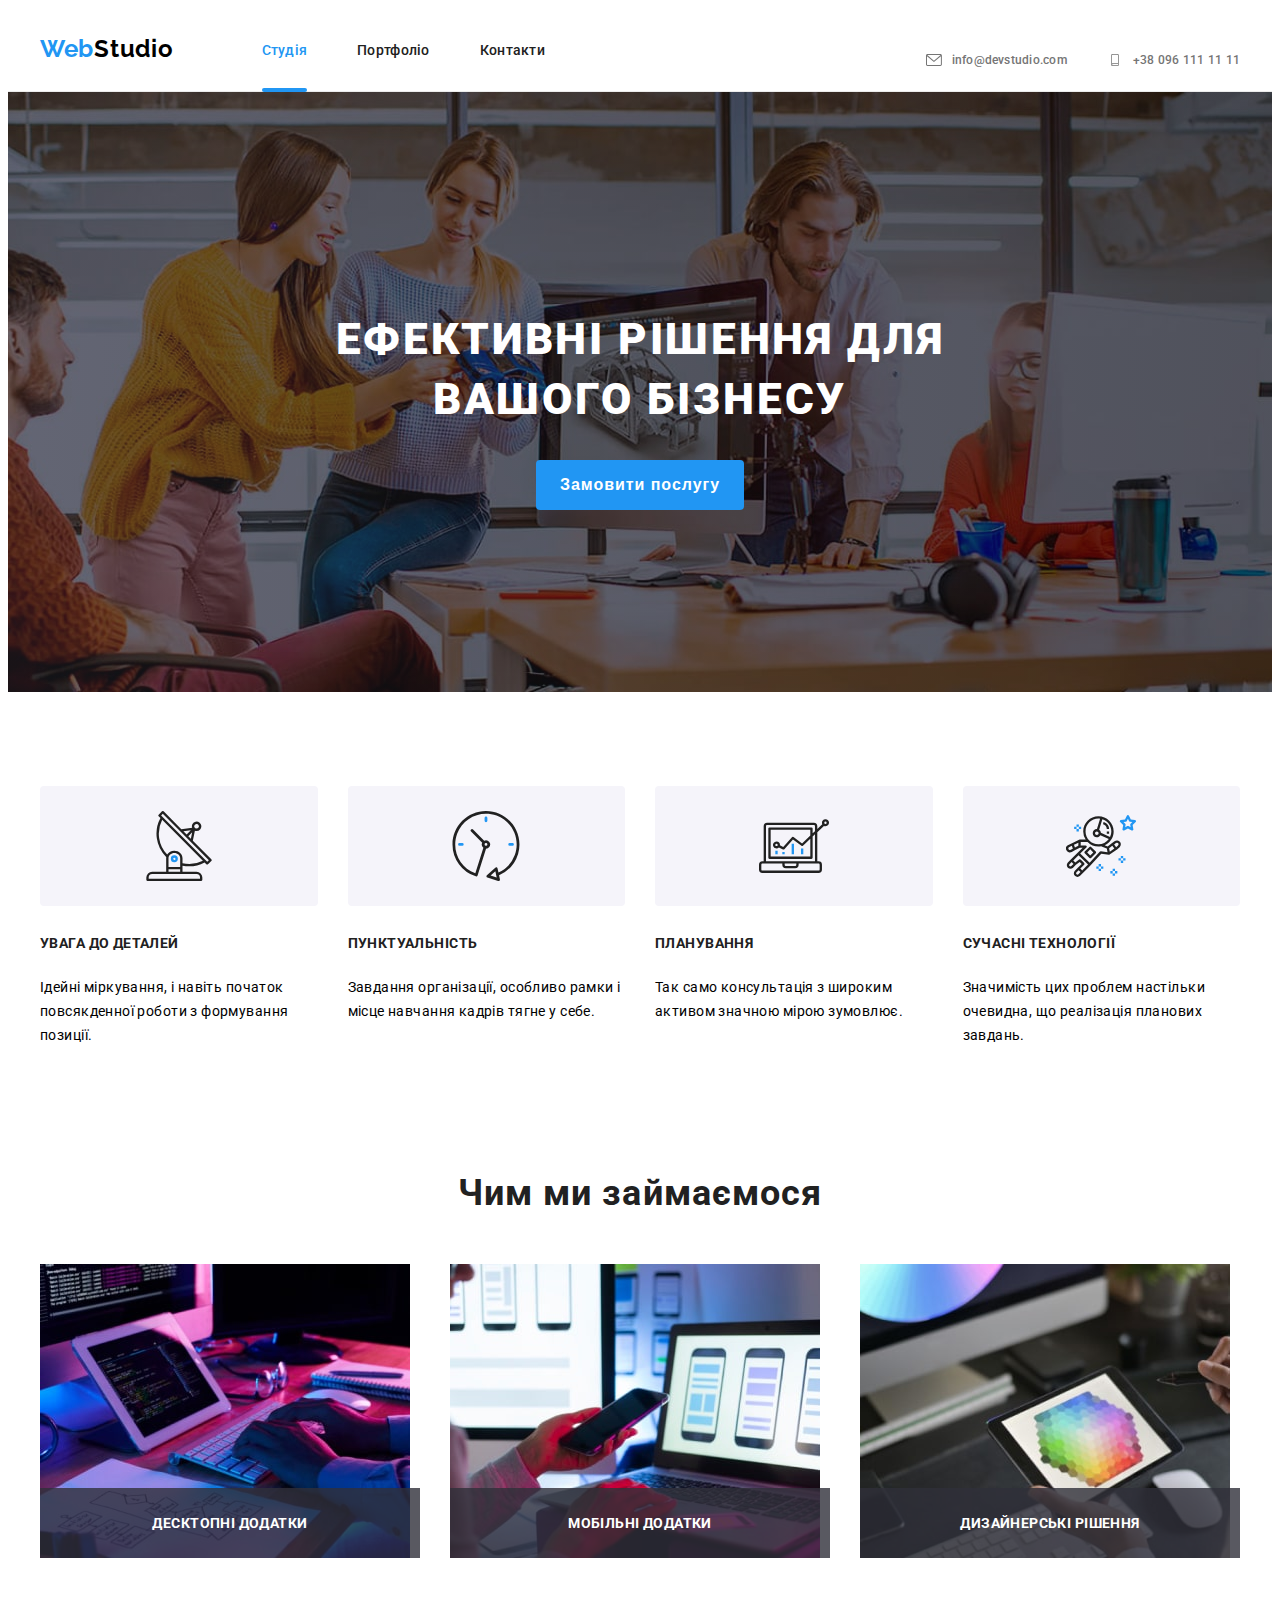
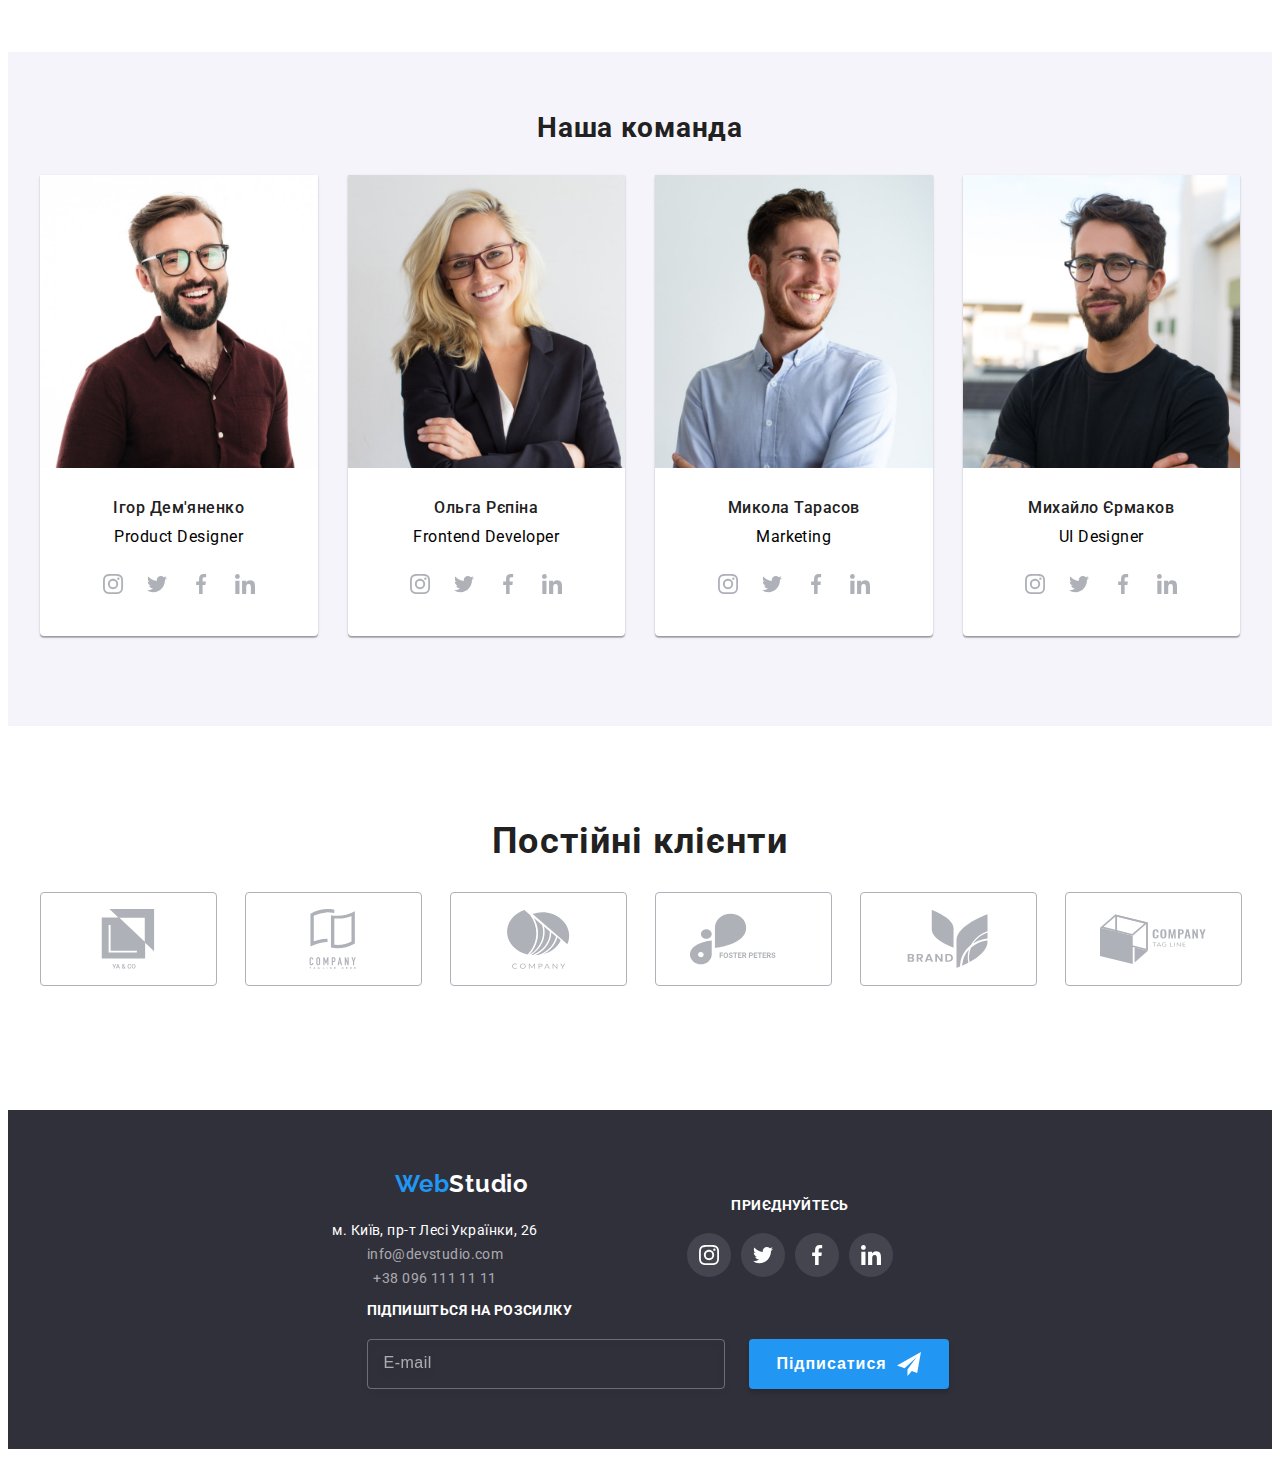
==== commit ff7d392f: "adaptiv" ====
--- a/index.html
+++ b/index.html
@@ -189,7 +189,9 @@
             <li class="engagement__item item">
               <div class="engagment__item-container">
                 <img
-                  src="./images/our_engagement_1.jpeg"
+                srcset="./images/our_engagement_1.jpg 1x,
+                ./images/our_engagement_1@2x.jpg 2x"
+                  src="./images/our_engagement_1.jpg"
                   alt="Розробка сайтів"
                   width="370"
                 />
@@ -199,7 +201,9 @@
             <li class="engagement__item item">
               <div class="engagment__item-container">
                 <img
-                  src="./images/our_engagement_2.jpeg"
+                srcset="./images/our_engagement_2.jpg 1x,
+                ./images/our_engagement_2@2x.jpg 2x"
+                  src="./images/our_engagement_2.jpg"
                   alt="Розробка мобільних додатків"
                   width="370"
                 />
@@ -209,7 +213,9 @@
             <li class="engagement__item item">
               <div class="engagment__item-container">
                 <img
-                  src="./images/our_engagement_3.jpeg"
+                srcset="./images/our_engagement_3.jpg 1x,
+                ./images/our_engagement_3@2x.jpg 2x"
+                  src="./images/our_engagement_3.jpg"
                   alt="Розробка дизайну"
                   width="370"
                 />
--- a/css/main.min.css
+++ b/css/main.min.css
@@ -1 +1 @@
-body{font-family:"Roboto"}.list{list-style-type:none}.container{padding:0px 15px}h1,h2,h3,h4,h5,h6,p,ul,a{margin:0;padding:0}.benefits__hidden-title,.portfolio__hidden-title{position:absolute;width:1px;height:1px;margin:-1px;border:0;padding:0;white-space:nowrap;-webkit-clip-path:inset(100%);clip-path:inset(100%);clip:rect(0 0 0 0);overflow:hidden}.logo{font-family:"Raleway";font-style:normal;font-weight:700;font-size:24px;line-height:1.19;letter-spacing:.03em;text-decoration:none;color:#000;margin:16px auto 16px 0}.first-logo-part{color:#2196f3}.footer__logo{color:#fff}.footer__logo-container{width:100%;display:inline-block;text-align:center}@media screen and (min-width: 768px){.logo{margin-right:88px}.footer__logo-container{margin-bottom:0;margin-left:36px}}.header{border-bottom:solid 1px #ececec}@media screen and (max-width: 767px){.header{height:60px;max-width:480px}}.header__container{display:flex;align-items:center}.menu-button{display:inline-block;margin:0;padding:0;border:none;background-color:rgba(0,0,0,0);cursor:pointer}.menu-button .icon-close-menu{display:none}.menu-button.is-open .icon-close-menu{display:block}.menu-button.is-open .icon-menu{display:none}.navigation-container-mob{display:none}.menu-button.is-open+.navigation-container-mob{position:absolute;top:0;left:0;display:block;width:100%;background-color:#fff}.heder_menu-context-container{margin-top:48px;margin-left:40px}@media screen and (max-width: 767px){.header__contacts-conteiner a svg{display:none}}.navigation__list{margin-bottom:306px}.menu-button{position:absolute;right:10px;top:center;z-index:1}.menu-button svg{fill:#212121}.menu-button:hover svg,.menu-button:focus svg{fill:#2196f3}.heder_menu-context-container{margin-top:48px;margin-left:40px}.navigation__item{position:relative;padding-bottom:32px}.navigation__item>a{text-decoration:none;font-family:inherit;font-weight:500;font-size:40px;line-height:47px;letter-spacing:.02em;color:#212121;transition:color 250ms cubic-bezier(0.4, 0, 0.2, 1)}.navigation__item>a:focus,.navigation__item>a:hover,.navigation__item>a:active,.navigation__item.active>a{color:#2196f3}.header__contacts-conteiner{display:flex;flex-wrap:wrap;align-items:center;margin-left:auto;padding-top:32px;padding-bottom:32px}.header__contacts-conteiner>a{display:block;align-items:center;text-decoration:none;font-weight:500;font-size:24px;line-height:1.14;letter-spacing:.02em;font-family:inherit;color:#757575;transition:color 250ms cubic-bezier(0.4, 0, 0.2, 1);padding-bottom:32px}.header__contacts-conteiner>a:focus,.header__contacts-conteiner>a:hover{color:#2196f3}.header__contacts-conteiner a:last-child{order:-1;width:100%;font-size:34px;line-height:40px;letter-spacing:.02em;color:#2196f3}.header__contacts-conteiner a svg{width:16px;height:12px;margin-right:10px;fill:#757575}.header__contacts-conteiner a:hover svg,.header__contacts-conteiner a:focus svg{fill:#2196f3;transition:fill 250ms cubic-bezier(0.4, 0, 0.2, 1)}.heder_social-links-list{display:flex;margin-bottom:48px}.heder_social-links-list a{text-decoration:none;font-family:"Roboto";font-style:normal;font-weight:500;font-size:18px;line-height:1.22em;letter-spacing:.02em;color:#2196f3;padding:10px}.heder_social-links-list>li:not(:last-child){border-right:1px solid rgba(33,33,33,.2);margin-right:10px}@media screen and (min-width: 768px){.menu-button{display:none}.heder_social-links-container{display:none}.navigation-container-mob{display:flex}.navigation__list{display:flex;align-items:center;margin-bottom:0}.heder_menu-context-container{display:flex;align-content:center;justify-content:space-between;margin-top:32px;margin-left:0}.navigation__item>a{font-size:14px;line-height:1.14em}.navigation__item:not(:last-child){margin-right:50px}.navigation__item.active::after,.navigation__item>a:active::after{content:"";width:100%;height:4px;position:absolute;bottom:-1px;left:0;background-color:#2196f3;border-radius:2px}.header__contacts-conteiner{width:30%;padding-top:0;padding-bottom:0;display:flex;flex-wrap:wrap;justify-content:start}.header__contacts-conteiner>a{flex-wrap:wrap;justify-content:center;font-size:12px;line-height:1.17em;padding-bottom:10px}.header__contacts-conteiner a:last-child{order:1;font-size:12px;line-height:1.17em;color:#757575;width:auto}.header__contacts-conteiner a:last-child:hover,.header__contacts-conteiner a:last-child:focus{color:#2196f3}}.hero{display:flex;align-items:center;justify-content:center;background-color:#2f303a;background-image:linear-gradient(to right, rgba(47, 48, 58, 0.4), rgba(0, 0, 0, 0.4)),url(../images/background-img-mob.jpg);background-repeat:no-repeat;background-size:cover;max-width:480px;min-height:400px;margin:0 auto;background-position:center}@media(min-device-pixel-ratio: 2),(-webkit-min-device-pixel-ratio: 2){.hero{background-image:linear-gradient(to right, rgba(47, 48, 58, 0.4), rgba(0, 0, 0, 0.4)),url(../images/background-img-mob2x.jpg)}}.hero__container{display:flex;flex-wrap:wrap;justify-content:center;align-items:center;max-width:360px;height:164px}.hero__title{font-style:normal;font-weight:900;font-size:26px;line-height:1.62;text-align:center;letter-spacing:.06em;text-transform:uppercase;color:#fff;margin-bottom:30px}.hero__btn{background-color:#2196f3;font-style:normal;font-weight:700;font-size:16px;line-height:1.88;display:flex;align-items:center;text-align:center;letter-spacing:.06em;cursor:pointer;color:#fff;border-radius:4px;border:none;padding:10px 24px;transition:background-color 250ms cubic-bezier(0.4, 0, 0.2, 1)}.hero__btn:hover,.hero__btn:focus{background-color:#188ce8}@media screen and (min-width: 768px){.hero{background-image:linear-gradient(to right, rgba(47, 48, 58, 0.4), rgba(0, 0, 0, 0.4)),url(../images/background-img-tab.jpg);max-width:768px}}@media screen and (min-width: 768px)and (min-device-pixel-ratio: 2),screen and (min-width: 768px)and (-webkit-min-device-pixel-ratio: 2){.hero{background-image:linear-gradient(to right, rgba(47, 48, 58, 0.4), rgba(0, 0, 0, 0.4)),url(../images/background-img-tab@2x.jpg)}}.benefits{margin-top:60px}.benefits__list{display:flex;flex-wrap:wrap;align-content:center}.benefits__item{width:100%}.benefits__icon-container{display:flex;justify-content:center;align-items:center;min-height:120px;text-align:center;margin-bottom:30px;background-color:#f5f4fa;border-radius:4px}.benefits__icon{width:70px;height:70px}.benefits__sub-title{text-align:center;font-size:14px;line-height:1.14;letter-spacing:.03em;text-transform:uppercase;color:#212121;margin-bottom:24px}.benefits__descriptions{font-weight:400;font-size:14px;line-height:1.71;letter-spacing:.03em}@media screen and (min-width: 768px){.benefits__item{width:calc((100% - 30px)/2);margin-bottom:30px}.benefits__item:nth-child(2n+1){margin-right:30px}.benefits__sub-title{text-align:left}}@media screen and (max-width: 1200px){.engagement{display:none}}.engagement{padding-bottom:94px}.engagement__title{font-size:36px;line-height:1.17;text-align:center;letter-spacing:.03em;color:#212121;width:100%;margin-bottom:50px}.engagement__list{display:flex}.engagement__item{width:calc((100% - 60px)/3)}.engagement__item:not(:last-child){margin-right:30px}.engagment__item-container{position:relative}.engagment__item-container img{display:block}.engagement__text{font-size:14px;line-height:16px;text-align:center;letter-spacing:.03em;text-transform:uppercase;color:#fff;width:100%;padding-top:27px;padding-bottom:27px;background:rgba(47,48,58,.8);position:absolute;bottom:0px}.team{padding-top:60px;padding-bottom:94px;background-color:#f5f4fa}.team__title{font-size:28px;line-height:1.17;text-align:center;letter-spacing:.03em;color:#212121;width:100%;margin-bottom:30px}.team__list{display:flex;flex-wrap:wrap;align-items:center;justify-content:center}.team__item{width:100%;box-shadow:0px 1px 3px rgba(0,0,0,.12),0px 1px 1px rgba(0,0,0,.14),0px 2px 1px rgba(0,0,0,.2);border-radius:0px 0px 4px 4px;background-color:#fff}.team__item img{display:block}.team__item:not(:last-child){margin-bottom:30px}.team__members-container{padding-top:30px;padding-bottom:16px}.team__member-name{font-weight:500;font-size:16px;line-height:1.19;text-align:center;letter-spacing:.03em;color:#212121;margin-bottom:10px}.team__member{font-size:16px;line-height:1.19;text-align:center;letter-spacing:.03em}.links-list{display:flex;justify-content:center;align-items:center;padding-left:32px;padding-right:32px;padding-bottom:30px}.links-list__links{display:flex;justify-content:center;align-items:center;border-radius:50%;width:44px;height:44px;transition:background-color 250ms cubic-bezier(0.4, 0, 0.2, 1)}.links-list__links:hover,.links-list__links:focus{background-color:#2196f3}.links-list__links:hover .links-list__icon,.links-list__links:focus .links-list__icon{fill:#fff}.links-list__links .links-list__icon{display:inline-block;width:20px;height:20px;fill:#afb1b8;transition:fill 250ms cubic-bezier(0.4, 0, 0.2, 1)}@media screen and (min-width: 768px){.team{padding-bottom:60px}.team__item{width:calc((100% - 30px)/2);margin-bottom:30px;overflow:hidden}.team__item:nth-child(2n+1){margin-right:30px}.team__item>img{display:block;width:100%}}@media screen and (min-width: 1200px){.team__item{width:calc((100% - 90px)/4)}.team__list .team__item:not(:last-child){margin-right:30px}}.pictures-list{background-color:#fff;padding-top:60px;padding-bottom:30px}.pictures-list__container{max-width:480px}.pictures-list__container .pictures-list__list{display:flex;flex-wrap:wrap;justify-content:space-between;align-items:center}.pictures-list__items{width:calc((100% - 60px)/2);margin-bottom:30px}.pictures-list__title{font-size:28px;line-height:1.18em;text-align:center;letter-spacing:.03em;color:#212121;margin-bottom:50px}.pictures-list__items .pictures-list__link{display:flex;justify-content:center;align-items:center;width:100%;height:92px;border:1px solid #afb1b8;border-radius:4px;cursor:pointer;transition:border-color 250ms cubic-bezier(0.4, 0, 0.2, 1)}.pictures-list__items .pictures-list__link:hover,.pictures-list__items .pictures-list__link:focus{border-color:#2196f3}.pictures-list__items:nth-child(2n+1){margin-right:30px}.pictures-list__logo{width:106px;height:60px;fill:#afb1b8;transition:fill 250ms cubic-bezier(0.4, 0, 0.2, 1)}.pictures-list__link:hover .pictures-list__logo,.pictures-list__link:focus .pictures-list__logo{fill:#2196f3}@media screen and (min-width: 768px){.pictures-list__items:nth-child(2n+1){margin-right:0}.pictures-list__list .pictures-list__items{width:calc((100% - 60px)/3)}.pictures-list__title{margin-bottom:30px}.pictures-list__items:not(:nth-child(3n+3)){margin-right:30px}.pictures-list__container{max-width:768px}}@media screen and (min-width: 1200px){.pictures-list{padding-top:94px;padding-bottom:94px}.pictures-list__items{width:calc((100% - 150px)/6)}.pictures-list__title{font-size:36px;line-height:1.18em}.pictures-list__items:not(:last-child){margin-right:30px}.pictures-list__container{max-width:1200px}.pictures-list__container{max-width:1200px}.pictures-list__list .pictures-list__items{width:calc((100% - 150px)/6)}}.footer{background-color:#2f303a;border:solid 0px rgba(0,0,0,0);padding-top:60px;padding-bottom:60px}.footer__main-container{display:flex;flex-wrap:wrap;align-items:center;justify-content:center}.footer__container{flex-wrap:wrap;width:100%}.footer__address-container{padding-top:28px;margin-bottom:60px;text-align:center}.footer__contacts{text-decoration:none;font-family:inherit;font-style:normal;font-size:14px;line-height:1.71;letter-spacing:.03em;color:rgba(255,255,255,.6)}.footer-adress__white-text{color:#fff}.footer-adress__white-text .footer-address__item:not(:last-child){margin-bottom:9px}.footer__social-links-container{width:100%;margin-bottom:60px;display:flex;flex-wrap:wrap;align-content:center;justify-content:center}.footer__title{font-size:14px;line-height:16px;letter-spacing:.03em;text-transform:uppercase;color:#fff;margin-top:12px;margin-bottom:20px;width:100%;text-align:center}.footer__social-links-list{display:flex;justify-content:start;align-items:center}.footer__social-links-list li:not(:last-child) a{margin-right:10px}.footer__social-links{display:flex;justify-content:center;align-items:center;border-radius:50%;width:44px;height:44px;background-color:rgba(255,255,255,.1);transition:background-color 250ms cubic-bezier(0.4, 0, 0.2, 1)}.footer__social-links:hover,.footer__social-links:focus{background-color:#2196f3}.footer__social-links__icon{display:inline-block;width:20px;height:20px;fill:#fff}.footer-social-links:hover .footer__social-links__icon,.footer-social-links:focus .footer__social-links__icon{fill:#fff}@media screen and (min-width: 768px){.footer__container{width:50%}.footer__social-links-container{width:50%;margin-bottom:102px}}@media screen and (min-width: 1200px){.footer__container{width:25%}.footer__address-container{padding-top:20px;margin-right:70px;margin-bottom:0}.footer__social-links-container{padding:0 20px;width:25%;margin-bottom:0}}.sign-up-form{width:100%;display:flex;flex-wrap:wrap;align-items:center;justify-content:center;align-self:start;padding:0 15px}.sign-up-form__header{display:inherit;text-align:center;width:100%;font-weight:700;font-size:14px;line-height:1.14em;letter-spacing:.03em;text-transform:uppercase;color:#fff;margin-bottom:20px;margin-top:12px}.sign-up-form__label{width:100%}.sign-up-form__label>input{box-sizing:border-box;height:50px;border:1px solid rgba(255,255,255,.3);outline:none;margin-bottom:20px;filter:drop-shadow(0px 4px 4px rgba(0, 0, 0, 0.15));border-radius:4px;background-color:rgba(0,0,0,0);margin-right:12px;width:100%;padding:15px 16px;color:#fff}.sign-up-form__label>input::-moz-placeholder{font-weight:400;font-size:16px;line-height:1.25em;letter-spacing:.03em;color:rgba(255,255,255,.6)}.sign-up-form__label>input:-ms-input-placeholder{font-weight:400;font-size:16px;line-height:1.25em;letter-spacing:.03em;color:rgba(255,255,255,.6)}.sign-up-form__label>input::placeholder{font-weight:400;font-size:16px;line-height:1.25em;letter-spacing:.03em;color:rgba(255,255,255,.6)}.sign-up-form__btn{display:flex;align-items:center;cursor:pointer;background:#2196f3;box-shadow:0px 4px 4px rgba(0,0,0,.15);border-radius:4px;border:none;width:200px;height:50px;font-weight:700;font-size:16px;line-height:1.88em;text-align:center;letter-spacing:.06em;color:#fff;padding:10px 28px;margin-left:12px}.sign-up-form__icon-send{width:24px;height:24px;margin-left:10px}@media screen and (min-width: 768px){.sign-up-form{max-width:450px}.sign-up-form__label>input{width:100%}}@media screen and (min-width: 1200px){.sign-up-form{width:50%;display:flex;align-items:end;align-self:start;padding:0 15px}.sign-up-form__header{text-align:start}.sign-up-form__label>input{margin-bottom:0}}.backdrop{position:fixed;top:0;left:0;width:100%;height:100%;background-color:rgba(0,0,0,.2);z-index:1;transition:opacity 300ms linear,visibility 300ms linear}.backdrop.is-hidden{opacity:0;pointer-events:none;visibility:hidden}.modal-window{position:absolute;top:50%;left:50%;width:100vw;max-width:450px;height:609px;background:#fff;box-shadow:0px 1px 3px rgba(0,0,0,.12),0px 1px 1px rgba(0,0,0,.14),0px 2px 1px rgba(0,0,0,.2);border-radius:4px;transform:translate(-50%, -50%) scale(1);transition:transform 300ms;padding:40px}.backdrop.is-hidden .modal-window{transform:translate(-50%, -50%) scale(0)}.close-btn{position:absolute;top:8px;right:8px;width:30px;height:30px;display:flex;align-items:center;justify-content:center;background-color:#fff;border-color:rgba(0,0,0,.1);border-radius:50%;cursor:pointer}.close-btn svg{fill:#000;background-color:#fff;width:18px;height:18px;transition:fill 250ms cubic-bezier(0.4, 0, 0.2, 1)}.close-btn:hover svg,.close-btn:focus svg{fill:#2196f3}@media screen and (min-width: 1200px){.modal-window{width:528px;height:582px}}.modal-window-title{font-weight:700;font-size:20px;line-height:23px;text-align:center;letter-spacing:.03em;color:#212121;margin-bottom:12px}.form__client-info-block{position:relative;display:flex;flex-wrap:wrap;justify-content:flex-start;align-items:end;width:100%;margin-bottom:10px}.form__client-info-block input{box-sizing:border-box;width:100%;height:40px;border:1px solid rgba(33,33,33,.2);border-radius:4px;padding:10px 42px;transition:border 250ms cubic-bezier(0.4, 0, 0.2, 1);outline:none}.form__client-info-block input:focus{border:1px solid #2196f3}.form__label{font-weight:400;font-size:12px;letter-spacing:.01em;color:#757575;width:100%;margin-bottom:4px}.form__icon{width:18px;height:18px;position:absolute;bottom:11px;left:12px;fill:#212121;transition:fill 250ms cubic-bezier(0.4, 0, 0.2, 1)}.form__client-info-block>input:focus+.form__icon{fill:#2196f3}.form__coment{padding:12px 16px;resize:none;width:100%;height:120px;border:1px solid rgba(33,33,33,.2);border-radius:4px;margin-bottom:20px;margin-top:4px;transition:border 250ms cubic-bezier(0.4, 0, 0.2, 1);outline:none}.form__coment:focus{border-color:#2196f3}.form__checkbox-text{display:flex;align-items:center;justify-content:center;font-weight:400;font-size:12px;line-height:1.17em;letter-spacing:.03em;color:#757575;cursor:pointer}.form__checkbox-text input{position:absolute;width:1px;height:1px;margin:-1px;border:0;padding:0;white-space:nowrap;-webkit-clip-path:inset(100%);clip-path:inset(100%);clip:rect(0 0 0 0);overflow:hidden;opacity:0;outline:none}.form__checkbox-text svg{cursor:pointer;width:16px;height:15px;margin-right:8px;fill:rgba(0,0,0,0);border:2px solid #212121;display:flex;border-radius:4px;align-items:center;justify-content:center;transition:fill 250ms cubic-bezier(0.4, 0, 0.2, 1)}.form__checkbox-text>input:checked+svg{fill:#fff;color:#fff;background-color:#2196f3;border-color:#2196f3}.form__conditions{cursor:pointer;color:#2196f3;text-decoration:none;border-bottom:1px solid #2196f3;font-size:12px;line-height:1.17em;padding-left:4px}@media screen and (min-width: 1200px){.form__checkbox-text,.form__conditions{font-size:12px;line-height:1.17em}}.form>button{cursor:pointer;position:absolute;bottom:40px;left:50%;transform:translateX(-50%);text-align:center;padding:10px 52px;background-color:#2196f3;box-shadow:0px 4px 4px rgba(0,0,0,.15);border-radius:4px;border:none;font-weight:700;font-size:16px;line-height:1.88em;letter-spacing:.06em;color:#fff;margin-top:30px;transition:background-color 250ms cubic-bezier(0.4, 0, 0.2, 1),box-shadow 250ms cubic-bezier(0.4, 0, 0.2, 1)}.form>button:focus,.form>button:hover{background-color:#188ce8;box-shadow:0px 4px 4px rgba(0,0,0,.15)}.portfolio{padding-top:94px;padding-bottom:94px}.portfolio__nav{display:flex;justify-content:center;margin-bottom:50px}.portfolio__nav .portfolio__nav-link:not(:last-child){margin-right:8px}.portfolio__nav-link>button{font-family:inherit;font-weight:500;font-size:16px;line-height:1.62;text-align:center;letter-spacing:.03em;color:var(--main-h-color);background-color:#f5f4fa;padding:6px 22px;border-radius:4px;border:none;cursor:pointer;transition:background-color 250ms cubic-bezier(0.4, 0, 0.2, 1),color 250ms cubic-bezier(0.4, 0, 0.2, 1),box-shadow 250ms cubic-bezier(0.4, 0, 0.2, 1)}.portfolio__nav-link>button:hover,.portfolio__nav-link>button:focus{background-color:#2196f3;color:#fff;box-shadow:0px 3px 1px rgba(0,0,0,.1),0px 1px 2px rgba(0,0,0,.08),0px 2px 2px rgba(0,0,0,.12)}.portfolio__item img{display:block}.portfolio__items-container{padding:20px 24px;border:1px solid #eee;background:#fff}.portfolio__list{display:flex;flex-wrap:wrap;justify-content:space-between}.portfolio__item{display:inline-block;width:calc((100% - 60px)/3);transition:box-shadow 250ms cubic-bezier(0.4, 0, 0.2, 1)}.portfolio__item:hover{box-shadow:0px 1px 1px rgba(0,0,0,.12),0px 4px 4px rgba(0,0,0,.06),1px 4px 6px rgba(0,0,0,.16)}.portfolio__item:not(:nth-child(3n)){margin-right:30px}.portfolio__item:not(:nth-last-child(-n+3)){margin-bottom:30px}.portfolio__name{font-size:18px;line-height:2;letter-spacing:.06em;color:var(--main-h-color);margin-bottom:4px}.portfolio__description{font-size:16px;line-height:1.88;letter-spacing:.03em}.portfolio__img-p-wrap{position:relative;overflow:hidden}.portfolio__overlay{content:"";position:absolute;background-color:#2196f3;width:100%;height:100%;top:0;left:0;transform:translateY(100%);transition:transform 250ms ease}.portfolio__item:hover .portfolio__overlay{transform:translateY(0)}.portfolio__hover-text{font-weight:400;font-size:18px;line-height:1.56em;letter-spacing:.03em;color:#fff;padding:64px 24px}/*# sourceMappingURL=main.min.css.map */+body{font-family:"Roboto"}.list{list-style-type:none}@media screen and (min-width: 1200px){.container{width:1200px;margin:0 auto}}.container{padding:0px 15px}h1,h2,h3,h4,h5,h6,p,ul,a{margin:0;padding:0}.benefits__hidden-title,.portfolio__hidden-title{position:absolute;width:1px;height:1px;margin:-1px;border:0;padding:0;white-space:nowrap;-webkit-clip-path:inset(100%);clip-path:inset(100%);clip:rect(0 0 0 0);overflow:hidden}.logo{font-family:"Raleway";font-style:normal;font-weight:700;font-size:24px;line-height:1.19;letter-spacing:.03em;text-decoration:none;color:#000;margin:16px auto 16px 0}.first-logo-part{color:#2196f3}.footer__logo{color:#fff}.footer__logo-container{width:100%;display:inline-block;text-align:center}@media screen and (min-width: 768px){.logo{margin-right:88px}.footer__logo-container{margin-bottom:0;margin-left:36px}}.header{border-bottom:solid 1px #ececec}@media screen and (max-width: 767px){.header{height:60px;max-width:480px}}.header__container{display:flex;align-items:center}.menu-button{display:inline-block;margin:0;padding:0;border:none;background-color:rgba(0,0,0,0);cursor:pointer}.menu-button .icon-close-menu{display:none}.menu-button.is-open .icon-close-menu{display:block}.menu-button.is-open .icon-menu{display:none}.navigation-container-mob{display:none}.menu-button.is-open+.navigation-container-mob{position:absolute;top:0;left:0;display:block;width:100%;background-color:#fff}.heder_menu-context-container{margin-top:48px;margin-left:40px}@media screen and (max-width: 767px){.header__contacts-conteiner a svg{display:none}}.navigation__list{margin-bottom:306px}.menu-button{position:absolute;right:10px;top:center;z-index:1}.menu-button svg{fill:#212121}.menu-button:hover svg,.menu-button:focus svg{fill:#2196f3}.heder_menu-context-container{margin-top:48px;margin-left:40px}.navigation__item{position:relative;padding-bottom:32px}.navigation__item>a{text-decoration:none;font-family:inherit;font-weight:500;font-size:40px;line-height:47px;letter-spacing:.02em;color:#212121;transition:color 250ms cubic-bezier(0.4, 0, 0.2, 1)}.navigation__item>a:focus,.navigation__item>a:hover,.navigation__item>a:active,.navigation__item.active>a{color:#2196f3}.header__contacts-conteiner{display:flex;flex-wrap:wrap;align-items:center;margin-left:auto;padding-top:32px;padding-bottom:32px}.header__contacts-conteiner>a{display:block;align-items:center;text-decoration:none;font-weight:500;font-size:24px;line-height:1.14;letter-spacing:.02em;font-family:inherit;color:#757575;transition:color 250ms cubic-bezier(0.4, 0, 0.2, 1);padding-bottom:32px}.header__contacts-conteiner>a:focus,.header__contacts-conteiner>a:hover{color:#2196f3}.header__contacts-conteiner a:last-child{order:-1;width:100%;font-size:34px;line-height:40px;letter-spacing:.02em;color:#2196f3}.header__contacts-conteiner a svg{width:16px;height:12px;margin-right:10px;fill:#757575}.header__contacts-conteiner a:hover svg,.header__contacts-conteiner a:focus svg{fill:#2196f3;transition:fill 250ms cubic-bezier(0.4, 0, 0.2, 1)}.heder_social-links-list{display:flex;margin-bottom:48px}.heder_social-links-list a{text-decoration:none;font-family:"Roboto";font-style:normal;font-weight:500;font-size:18px;line-height:1.22em;letter-spacing:.02em;color:#2196f3;padding:10px}.heder_social-links-list>li:not(:last-child){border-right:1px solid rgba(33,33,33,.2);margin-right:10px}@media screen and (min-width: 768px){.menu-button{display:none}.heder_social-links-container{display:none}.navigation-container-mob{display:flex}.navigation__list{display:flex;align-items:center;margin-bottom:0}.heder_menu-context-container{display:flex;align-content:center;justify-content:space-between;margin-top:32px;margin-left:0}.navigation__item>a{font-size:14px;line-height:1.14em}.navigation__item:not(:last-child){margin-right:50px}.navigation__item.active::after,.navigation__item>a:active::after{content:"";width:100%;height:4px;position:absolute;bottom:-1px;left:0;background-color:#2196f3;border-radius:2px}.header__contacts-conteiner{width:30%;padding-top:0;padding-bottom:0;display:flex;flex-wrap:wrap;justify-content:start}.header__contacts-conteiner>a{font-size:12px;line-height:1.17em;padding-bottom:10px}.header__contacts-conteiner a:last-child{order:1;font-size:12px;line-height:1.17em;color:#757575;width:auto}.header__contacts-conteiner a:last-child:hover,.header__contacts-conteiner a:last-child:focus{color:#2196f3}}@media screen and (min-width: 1200px){.heder{width:1200px}.header__contacts-conteiner>a{display:flex;flex-wrap:wrap;justify-content:center}.header__contacts-conteiner{width:-webkit-fit-content;width:-moz-fit-content;width:fit-content}.heder_menu-context-container{width:100%}.navigation-container-mob{width:100%}.header__contacts-conteiner>a:not(:last-child){margin-right:40px}}.hero{display:flex;align-items:center;justify-content:center;background-color:#2f303a;background-image:linear-gradient(to right, rgba(47, 48, 58, 0.4), rgba(0, 0, 0, 0.4)),url(../images/background-img-mob.jpg);background-repeat:no-repeat;background-size:cover;max-width:480px;min-height:400px;margin:0 auto;background-position:center}@media(min-device-pixel-ratio: 2),(-webkit-min-device-pixel-ratio: 2){.hero{background-image:linear-gradient(to right, rgba(47, 48, 58, 0.4), rgba(0, 0, 0, 0.4)),url(../images/background-img-mob2x.jpg)}}.hero__container{display:flex;flex-wrap:wrap;justify-content:center;align-items:center;max-width:360px;height:164px}.hero__title{font-style:normal;font-weight:900;font-size:26px;line-height:1.62;text-align:center;letter-spacing:.06em;text-transform:uppercase;color:#fff;margin-bottom:30px}.hero__btn{background-color:#2196f3;font-style:normal;font-weight:700;font-size:16px;line-height:1.88;display:flex;align-items:center;text-align:center;letter-spacing:.06em;cursor:pointer;color:#fff;border-radius:4px;border:none;padding:10px 24px;transition:background-color 250ms cubic-bezier(0.4, 0, 0.2, 1)}.hero__btn:hover,.hero__btn:focus{background-color:#188ce8}@media screen and (min-width: 768px){.hero{background-image:linear-gradient(to right, rgba(47, 48, 58, 0.4), rgba(0, 0, 0, 0.4)),url(../images/background-img-tab.jpg);max-width:768px}}@media screen and (min-width: 768px)and (min-device-pixel-ratio: 2),screen and (min-width: 768px)and (-webkit-min-device-pixel-ratio: 2){.hero{background-image:linear-gradient(to right, rgba(47, 48, 58, 0.4), rgba(0, 0, 0, 0.4)),url(../images/background-img-tab@2x.jpg)}}@media screen and (min-width: 1200px){.hero{background-image:linear-gradient(to right, rgba(47, 48, 58, 0.4), rgba(0, 0, 0, 0.4)),url(../images/background-img-desk.jpg);max-width:1600px;height:600px}.hero__container{max-width:696px}.hero__title{font-size:44px;line-height:1.36em}}@media screen and (min-width: 1200px)and (min-device-pixel-ratio: 2),screen and (min-width: 1200px)and (-webkit-min-device-pixel-ratio: 2){.hero{background-image:linear-gradient(to right, rgba(47, 48, 58, 0.4), rgba(0, 0, 0, 0.4)),url(../images/background-img-desk@2x.jpg)}}.benefits{margin-top:60px}.benefits__list{display:flex;flex-wrap:wrap;align-content:center}.benefits__item{width:100%}.benefits__icon-container{display:flex;justify-content:center;align-items:center;min-height:120px;text-align:center;margin-bottom:30px;background-color:#f5f4fa;border-radius:4px}.benefits__icon{width:70px;height:70px}.benefits__sub-title{text-align:center;font-size:14px;line-height:1.14;letter-spacing:.03em;text-transform:uppercase;color:#212121;margin-bottom:24px}.benefits__descriptions{font-weight:400;font-size:14px;line-height:1.71;letter-spacing:.03em}@media screen and (min-width: 768px){.benefits__item{width:calc((100% - 30px)/2);margin-bottom:30px}.benefits__item:nth-child(2n+1){margin-right:30px}.benefits__sub-title{text-align:left}}@media screen and (min-width: 1200px){.benefits{margin-top:0;padding:94px 15px}.benefits__item{width:calc((100% - 90px)/4)}.benefits__item:nth-child(2n+1){margin-right:30px}.benefits__item:not(:last-child){margin-right:30px}.benefits__sub-title{text-align:left}}@media screen and (max-width: 1200px){.engagement{display:none}}.engagement{padding-bottom:94px}.engagement__title{font-size:36px;line-height:1.17;text-align:center;letter-spacing:.03em;color:#212121;width:100%;margin-bottom:50px}.engagement__list{display:flex}.engagement__item{width:calc((100% - 60px)/3)}.engagement__item:not(:last-child){margin-right:30px}.engagment__item-container{position:relative}.engagment__item-container img{display:block}.engagement__text{font-size:14px;line-height:16px;text-align:center;letter-spacing:.03em;text-transform:uppercase;color:#fff;width:100%;padding-top:27px;padding-bottom:27px;background:rgba(47,48,58,.8);position:absolute;bottom:0px}.team{padding-top:60px;padding-bottom:94px;background-color:#f5f4fa}.team__title{font-size:28px;line-height:1.17;text-align:center;letter-spacing:.03em;color:#212121;width:100%;margin-bottom:30px}.team__list{display:flex;flex-wrap:wrap;align-items:center;justify-content:center}.team__item{width:100%;box-shadow:0px 1px 3px rgba(0,0,0,.12),0px 1px 1px rgba(0,0,0,.14),0px 2px 1px rgba(0,0,0,.2);border-radius:0px 0px 4px 4px;background-color:#fff}.team__item img{display:block}.team__item:not(:last-child){margin-bottom:30px}.team__members-container{padding-top:30px;padding-bottom:16px}.team__member-name{font-weight:500;font-size:16px;line-height:1.19;text-align:center;letter-spacing:.03em;color:#212121;margin-bottom:10px}.team__member{font-size:16px;line-height:1.19;text-align:center;letter-spacing:.03em}.links-list{display:flex;justify-content:center;align-items:center;padding-left:32px;padding-right:32px;padding-bottom:30px}.links-list__links{display:flex;justify-content:center;align-items:center;border-radius:50%;width:44px;height:44px;transition:background-color 250ms cubic-bezier(0.4, 0, 0.2, 1)}.links-list__links:hover,.links-list__links:focus{background-color:#2196f3}.links-list__links:hover .links-list__icon,.links-list__links:focus .links-list__icon{fill:#fff}.links-list__links .links-list__icon{display:inline-block;width:20px;height:20px;fill:#afb1b8;transition:fill 250ms cubic-bezier(0.4, 0, 0.2, 1)}@media screen and (min-width: 768px){.team{padding-bottom:60px}.team__item{width:calc((100% - 30px)/2);margin-bottom:30px;overflow:hidden}.team__item:nth-child(2n+1){margin-right:30px}.team__item>img{display:block;width:100%}}@media screen and (min-width: 1200px){.team__item{width:calc((100% - 90px)/4)}.team__list .team__item:not(:last-child){margin-right:30px}}.pictures-list{background-color:#fff;padding-top:60px;padding-bottom:30px}.pictures-list__container{max-width:480px}.pictures-list__container .pictures-list__list{display:flex;flex-wrap:wrap;justify-content:space-between;align-items:center}.pictures-list__items{width:calc((100% - 60px)/2);margin-bottom:30px}.pictures-list__title{font-size:28px;line-height:1.18em;text-align:center;letter-spacing:.03em;color:#212121;margin-bottom:50px}.pictures-list__items .pictures-list__link{display:flex;justify-content:center;align-items:center;width:100%;height:92px;border:1px solid #afb1b8;border-radius:4px;cursor:pointer;transition:border-color 250ms cubic-bezier(0.4, 0, 0.2, 1)}.pictures-list__items .pictures-list__link:hover,.pictures-list__items .pictures-list__link:focus{border-color:#2196f3}.pictures-list__items:nth-child(2n+1){margin-right:30px}.pictures-list__logo{width:106px;height:60px;fill:#afb1b8;transition:fill 250ms cubic-bezier(0.4, 0, 0.2, 1)}.pictures-list__link:hover .pictures-list__logo,.pictures-list__link:focus .pictures-list__logo{fill:#2196f3}@media screen and (min-width: 768px){.pictures-list__items:nth-child(2n+1){margin-right:0}.pictures-list__list .pictures-list__items{width:calc((100% - 60px)/3)}.pictures-list__title{margin-bottom:30px}.pictures-list__items:not(:nth-child(3n+3)){margin-right:30px}.pictures-list__container{max-width:768px}}@media screen and (min-width: 1200px){.pictures-list{padding-top:94px;padding-bottom:94px}.pictures-list__items{width:calc((100% - 150px)/6)}.pictures-list__title{font-size:36px;line-height:1.18em}.pictures-list__items:not(:last-child){margin-right:30px}.pictures-list__container{max-width:1200px}.pictures-list__container{max-width:1200px}.pictures-list__list .pictures-list__items{width:calc((100% - 150px)/6)}}.footer{background-color:#2f303a;border:solid 0px rgba(0,0,0,0);padding-top:60px;padding-bottom:60px}.footer__main-container{display:flex;flex-wrap:wrap;align-items:center;justify-content:center}.footer__container{flex-wrap:wrap;width:100%}.footer__address-container{padding-top:28px;margin-bottom:60px;text-align:center}.footer__contacts{text-decoration:none;font-family:inherit;font-style:normal;font-size:14px;line-height:1.71;letter-spacing:.03em;color:rgba(255,255,255,.6)}.footer-adress__white-text{color:#fff}.footer-adress__white-text .footer-address__item:not(:last-child){margin-bottom:9px}.footer__social-links-container{width:100%;margin-bottom:60px;display:flex;flex-wrap:wrap;align-content:center;justify-content:center}.footer__title{font-size:14px;line-height:16px;letter-spacing:.03em;text-transform:uppercase;color:#fff;margin-top:12px;margin-bottom:20px;width:100%;text-align:center}.footer__social-links-list{display:flex;justify-content:start;align-items:center}.footer__social-links-list li:not(:last-child) a{margin-right:10px}.footer__social-links{display:flex;justify-content:center;align-items:center;border-radius:50%;width:44px;height:44px;background-color:rgba(255,255,255,.1);transition:background-color 250ms cubic-bezier(0.4, 0, 0.2, 1)}.footer__social-links:hover,.footer__social-links:focus{background-color:#2196f3}.footer__social-links__icon{display:inline-block;width:20px;height:20px;fill:#fff}.footer-social-links:hover .footer__social-links__icon,.footer-social-links:focus .footer__social-links__icon{fill:#fff}@media screen and (min-width: 768px){.footer__container{width:50%}.footer__social-links-container{width:50%;margin-bottom:102px}}@media screen and (min-width: 1200px){.footer__container{width:25%}.footer__address-container{padding-top:20px;margin-right:70px;margin-bottom:0}.footer__social-links-container{padding:0 20px;width:25%;margin-bottom:0}}.sign-up-form{width:100%;display:flex;flex-wrap:wrap;align-items:center;justify-content:center;align-self:start;padding:0 15px}.sign-up-form__header{display:inherit;text-align:center;width:100%;font-weight:700;font-size:14px;line-height:1.14em;letter-spacing:.03em;text-transform:uppercase;color:#fff;margin-bottom:20px;margin-top:12px}.sign-up-form__label{width:100%}.sign-up-form__label>input{box-sizing:border-box;height:50px;border:1px solid rgba(255,255,255,.3);outline:none;margin-bottom:20px;filter:drop-shadow(0px 4px 4px rgba(0, 0, 0, 0.15));border-radius:4px;background-color:rgba(0,0,0,0);margin-right:12px;width:100%;padding:15px 16px;color:#fff}.sign-up-form__label>input::-moz-placeholder{font-weight:400;font-size:16px;line-height:1.25em;letter-spacing:.03em;color:rgba(255,255,255,.6)}.sign-up-form__label>input:-ms-input-placeholder{font-weight:400;font-size:16px;line-height:1.25em;letter-spacing:.03em;color:rgba(255,255,255,.6)}.sign-up-form__label>input::placeholder{font-weight:400;font-size:16px;line-height:1.25em;letter-spacing:.03em;color:rgba(255,255,255,.6)}.sign-up-form__btn{display:flex;align-items:center;cursor:pointer;background:#2196f3;box-shadow:0px 4px 4px rgba(0,0,0,.15);border-radius:4px;border:none;width:200px;height:50px;font-weight:700;font-size:16px;line-height:1.88em;text-align:center;letter-spacing:.06em;color:#fff;padding:10px 28px;margin-left:12px}.sign-up-form__icon-send{width:24px;height:24px;margin-left:10px}@media screen and (min-width: 768px){.sign-up-form{max-width:450px}.sign-up-form__label>input{width:100%}}@media screen and (min-width: 1200px){.sign-up-form{max-width:50%;display:flex;flex-wrap:nowrap;align-items:end;align-self:start;padding:0 15px}.sign-up-form__label{width:auto;margin-left:35px}.sign-up-form__label>input{width:358px}.sign-up-form__header{text-align:start}.sign-up-form__label>input{margin-bottom:0}}.backdrop{position:fixed;top:0;left:0;width:100%;height:100%;background-color:rgba(0,0,0,.2);z-index:1;transition:opacity 300ms linear,visibility 300ms linear}.backdrop.is-hidden{opacity:0;pointer-events:none;visibility:hidden}.modal-window{position:absolute;top:50%;left:50%;width:100vw;max-width:450px;height:609px;background:#fff;box-shadow:0px 1px 3px rgba(0,0,0,.12),0px 1px 1px rgba(0,0,0,.14),0px 2px 1px rgba(0,0,0,.2);border-radius:4px;transform:translate(-50%, -50%) scale(1);transition:transform 300ms;padding:40px}.backdrop.is-hidden .modal-window{transform:translate(-50%, -50%) scale(0)}.close-btn{position:absolute;top:8px;right:8px;width:30px;height:30px;display:flex;align-items:center;justify-content:center;background-color:#fff;border-color:rgba(0,0,0,.1);border-radius:50%;cursor:pointer}.close-btn svg{fill:#000;background-color:#fff;width:18px;height:18px;transition:fill 250ms cubic-bezier(0.4, 0, 0.2, 1)}.close-btn:hover svg,.close-btn:focus svg{fill:#2196f3}@media screen and (min-width: 1200px){.modal-window{max-width:528px;height:582px}}.modal-window-title{font-weight:700;font-size:20px;line-height:23px;text-align:center;letter-spacing:.03em;color:#212121;margin-bottom:12px}.form__client-info-block{position:relative;display:flex;flex-wrap:wrap;justify-content:flex-start;align-items:end;width:100%;margin-bottom:10px}.form__client-info-block input{box-sizing:border-box;width:100%;height:40px;border:1px solid rgba(33,33,33,.2);border-radius:4px;padding:10px 42px;transition:border 250ms cubic-bezier(0.4, 0, 0.2, 1);outline:none}.form__client-info-block input:focus{border:1px solid #2196f3}.form__label{font-weight:400;font-size:12px;letter-spacing:.01em;color:#757575;width:100%;margin-bottom:4px}.form__icon{width:18px;height:18px;position:absolute;bottom:11px;left:12px;fill:#212121;transition:fill 250ms cubic-bezier(0.4, 0, 0.2, 1)}.form__client-info-block>input:focus+.form__icon{fill:#2196f3}.form__coment{padding:12px 16px;resize:none;width:100%;height:120px;border:1px solid rgba(33,33,33,.2);border-radius:4px;margin-bottom:20px;margin-top:4px;transition:border 250ms cubic-bezier(0.4, 0, 0.2, 1);outline:none}.form__coment:focus{border-color:#2196f3}.form__checkbox-text{display:flex;align-items:center;justify-content:center;font-weight:400;font-size:12px;line-height:1.17em;letter-spacing:.03em;color:#757575;cursor:pointer}.form__checkbox-text input{position:absolute;width:1px;height:1px;margin:-1px;border:0;padding:0;white-space:nowrap;-webkit-clip-path:inset(100%);clip-path:inset(100%);clip:rect(0 0 0 0);overflow:hidden;opacity:0;outline:none}.form__checkbox-text svg{cursor:pointer;width:16px;height:15px;margin-right:8px;fill:rgba(0,0,0,0);border:2px solid #212121;display:flex;border-radius:4px;align-items:center;justify-content:center;transition:fill 250ms cubic-bezier(0.4, 0, 0.2, 1)}.form__checkbox-text>input:checked+svg{fill:#fff;color:#fff;background-color:#2196f3;border-color:#2196f3}.form__conditions{cursor:pointer;color:#2196f3;text-decoration:none;border-bottom:1px solid #2196f3;font-size:12px;line-height:1.17em;padding-left:4px}@media screen and (min-width: 1200px){.form__checkbox-text,.form__conditions{font-size:12px;line-height:1.17em}}.form>button{cursor:pointer;position:absolute;bottom:40px;left:50%;transform:translateX(-50%);text-align:center;padding:10px 52px;background-color:#2196f3;box-shadow:0px 4px 4px rgba(0,0,0,.15);border-radius:4px;border:none;font-weight:700;font-size:16px;line-height:1.88em;letter-spacing:.06em;color:#fff;margin-top:30px;transition:background-color 250ms cubic-bezier(0.4, 0, 0.2, 1),box-shadow 250ms cubic-bezier(0.4, 0, 0.2, 1)}.form>button:focus,.form>button:hover{background-color:#188ce8;box-shadow:0px 4px 4px rgba(0,0,0,.15)}.portfolio{padding-top:94px;padding-bottom:94px}.portfolio__nav{display:flex;justify-content:center;margin-bottom:50px}.portfolio__nav .portfolio__nav-link:not(:last-child){margin-right:8px}.portfolio__nav-link>button{font-family:inherit;font-weight:500;font-size:16px;line-height:1.62;text-align:center;letter-spacing:.03em;color:var(--main-h-color);background-color:#f5f4fa;padding:6px 22px;border-radius:4px;border:none;cursor:pointer;transition:background-color 250ms cubic-bezier(0.4, 0, 0.2, 1),color 250ms cubic-bezier(0.4, 0, 0.2, 1),box-shadow 250ms cubic-bezier(0.4, 0, 0.2, 1)}.portfolio__nav-link>button:hover,.portfolio__nav-link>button:focus{background-color:#2196f3;color:#fff;box-shadow:0px 3px 1px rgba(0,0,0,.1),0px 1px 2px rgba(0,0,0,.08),0px 2px 2px rgba(0,0,0,.12)}.portfolio__item img{display:block}.portfolio__items-container{padding:20px 24px;border:1px solid #eee;background:#fff}.portfolio__list{display:flex;flex-wrap:wrap;justify-content:space-between}.portfolio__item{display:inline-block;width:calc((100% - 60px)/3);transition:box-shadow 250ms cubic-bezier(0.4, 0, 0.2, 1)}.portfolio__item:hover{box-shadow:0px 1px 1px rgba(0,0,0,.12),0px 4px 4px rgba(0,0,0,.06),1px 4px 6px rgba(0,0,0,.16)}.portfolio__item:not(:nth-child(3n)){margin-right:30px}.portfolio__item:not(:nth-last-child(-n+3)){margin-bottom:30px}.portfolio__name{font-size:18px;line-height:2;letter-spacing:.06em;color:var(--main-h-color);margin-bottom:4px}.portfolio__description{font-size:16px;line-height:1.88;letter-spacing:.03em}.portfolio__img-p-wrap{position:relative;overflow:hidden}.portfolio__overlay{content:"";position:absolute;background-color:#2196f3;width:100%;height:100%;top:0;left:0;transform:translateY(100%);transition:transform 250ms ease}.portfolio__item:hover .portfolio__overlay{transform:translateY(0)}.portfolio__hover-text{font-weight:400;font-size:18px;line-height:1.56em;letter-spacing:.03em;color:#fff;padding:64px 24px}/*# sourceMappingURL=main.min.css.map */